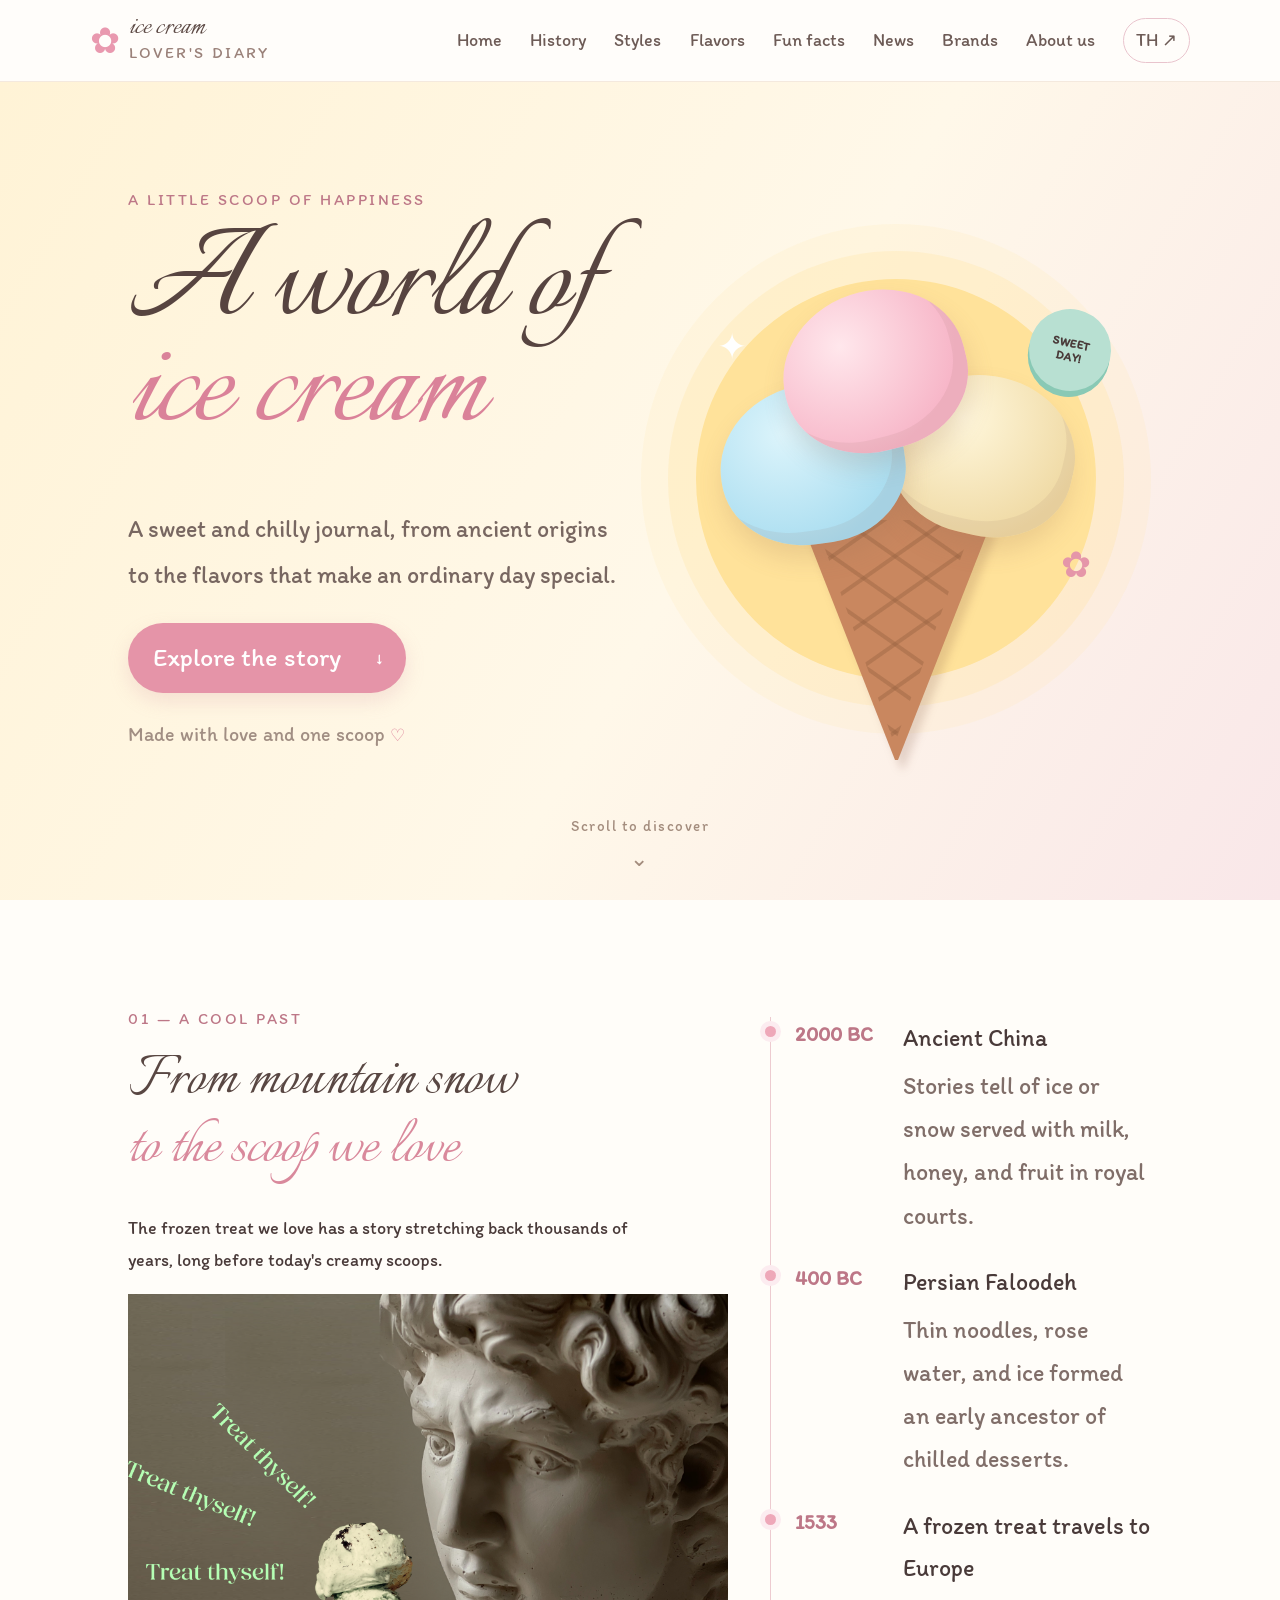
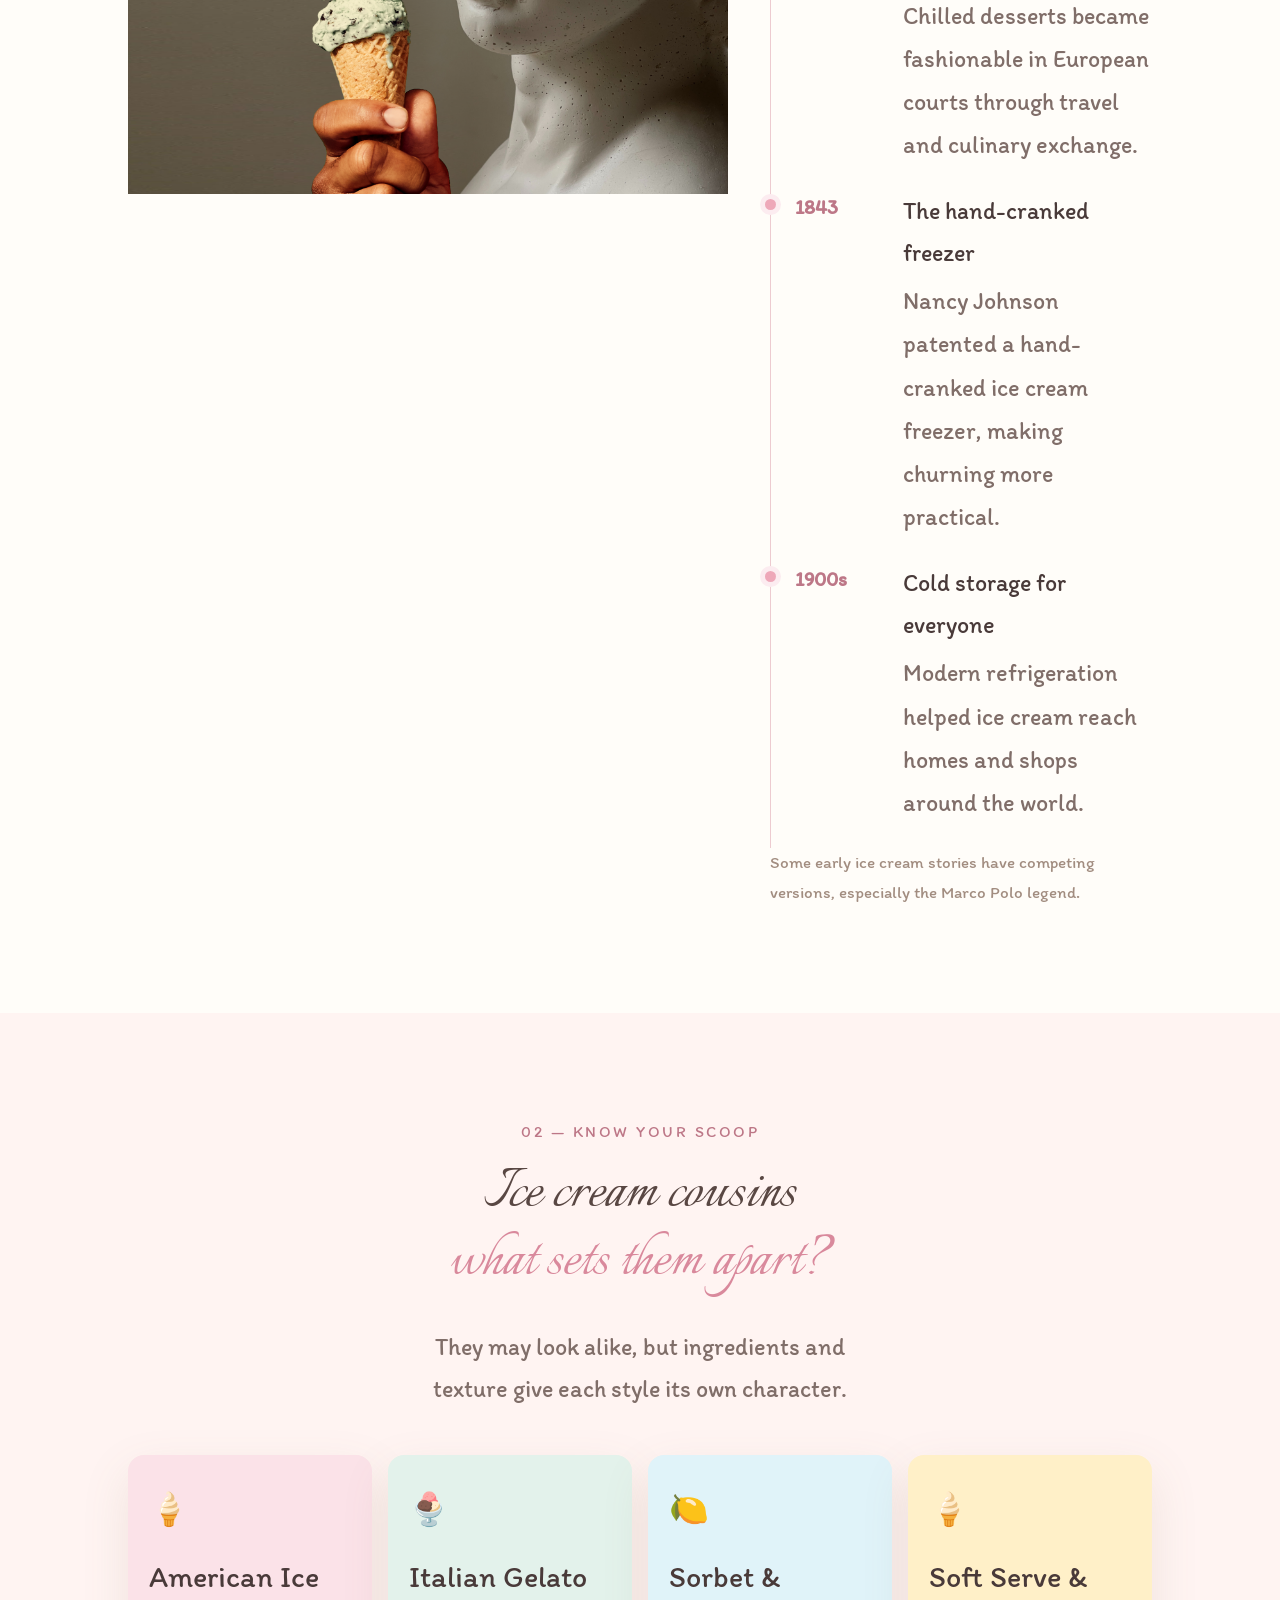
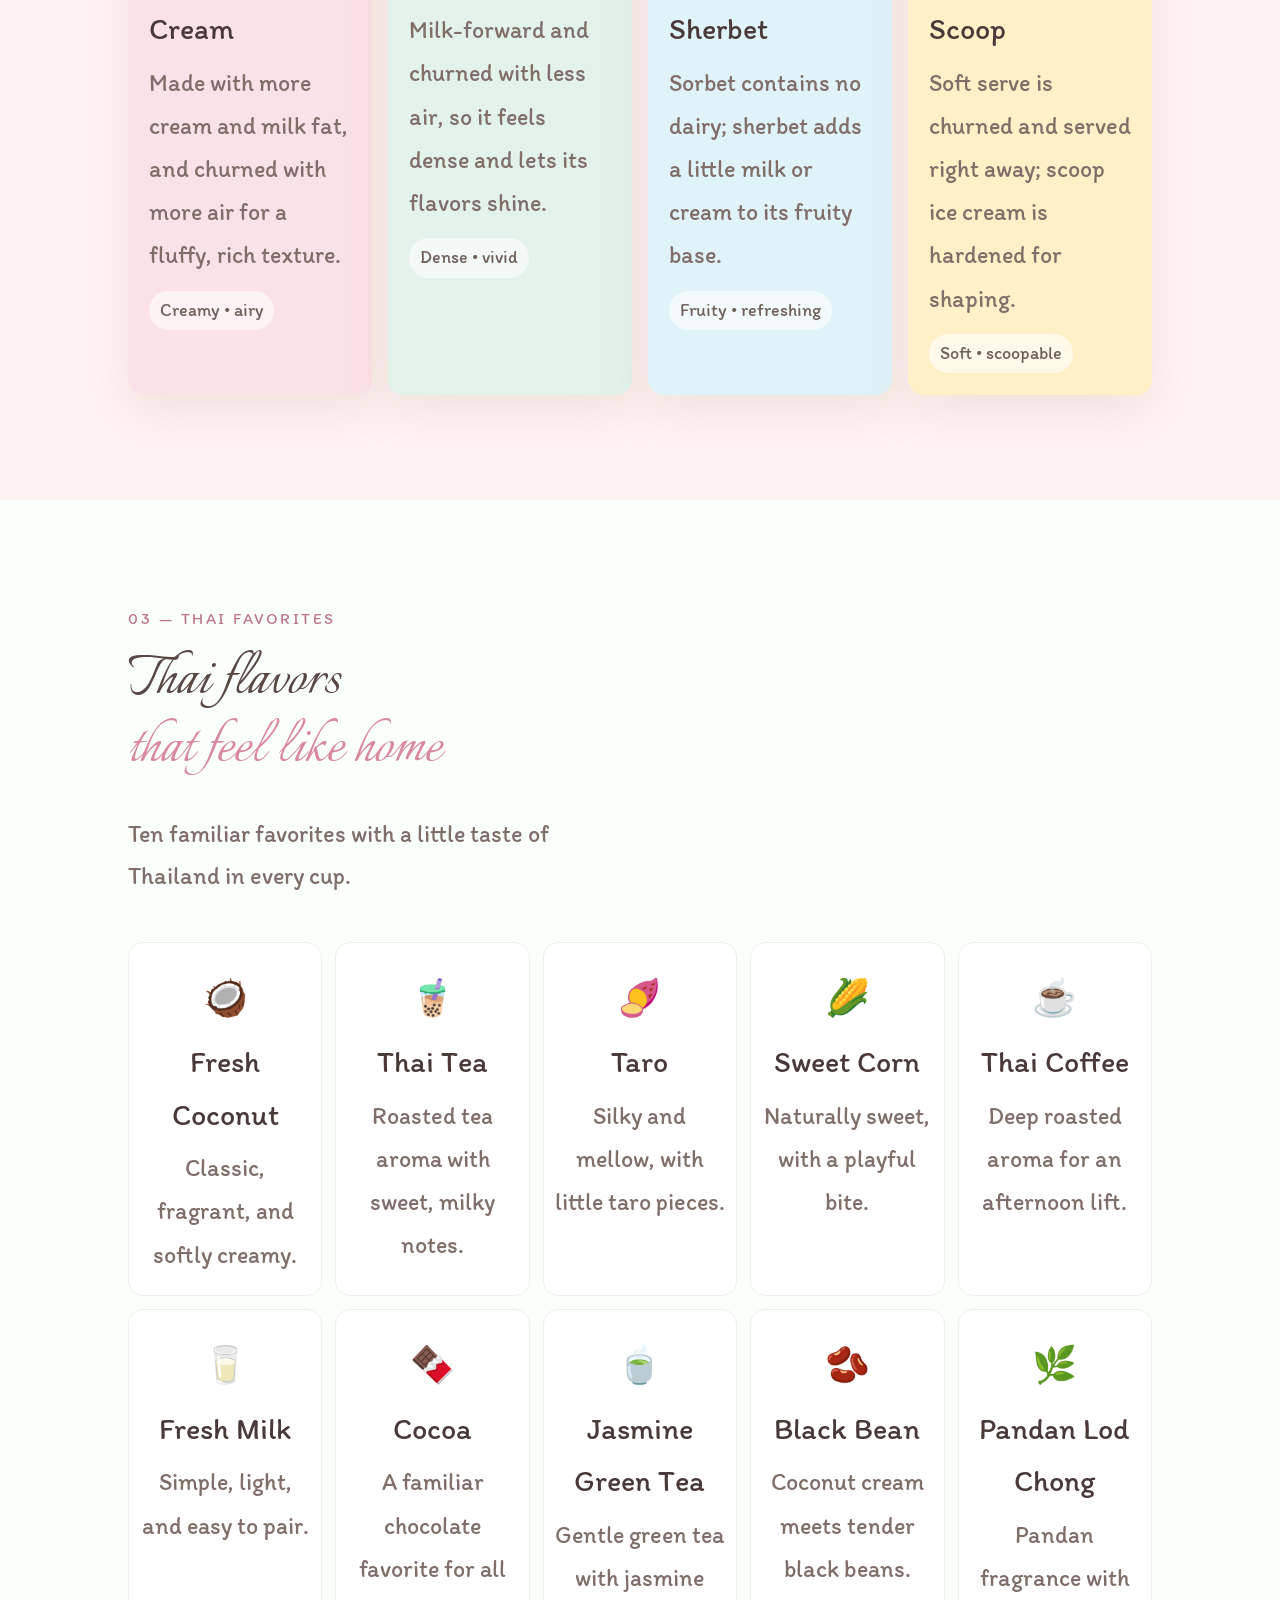
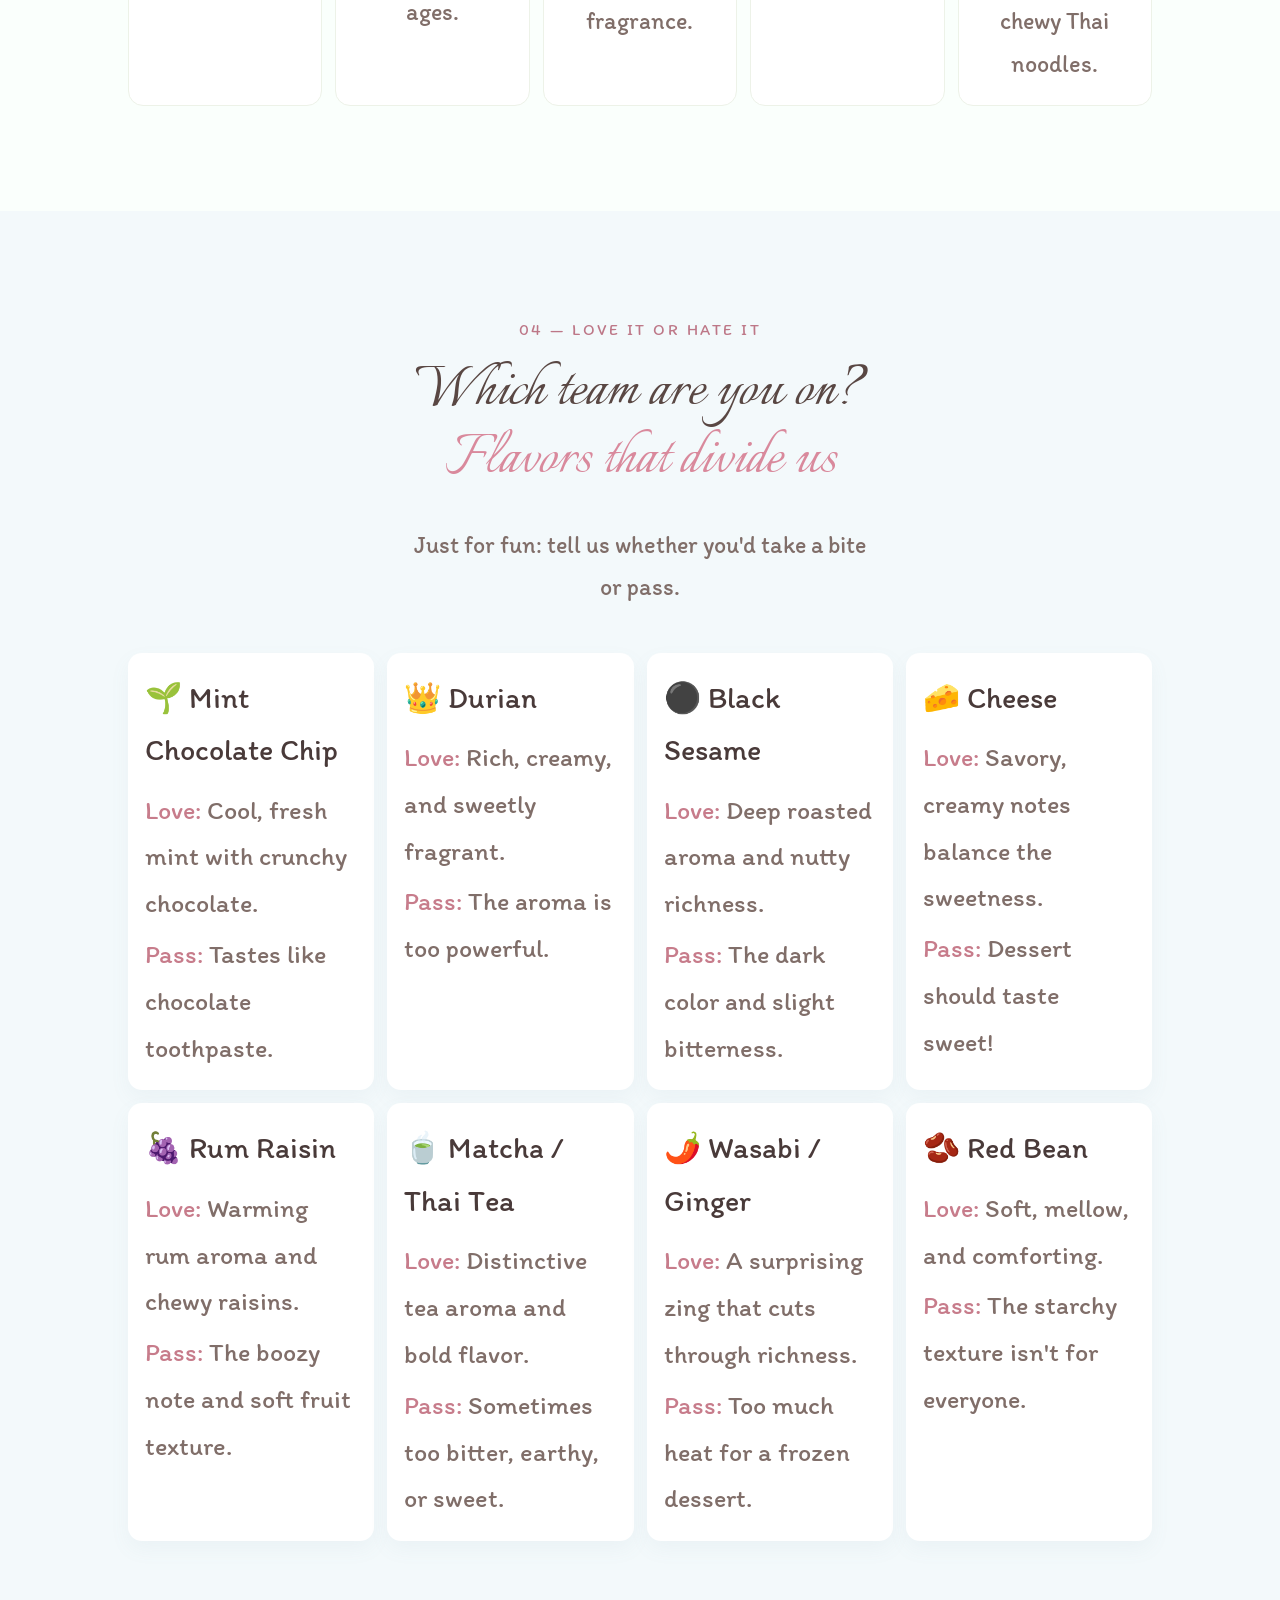
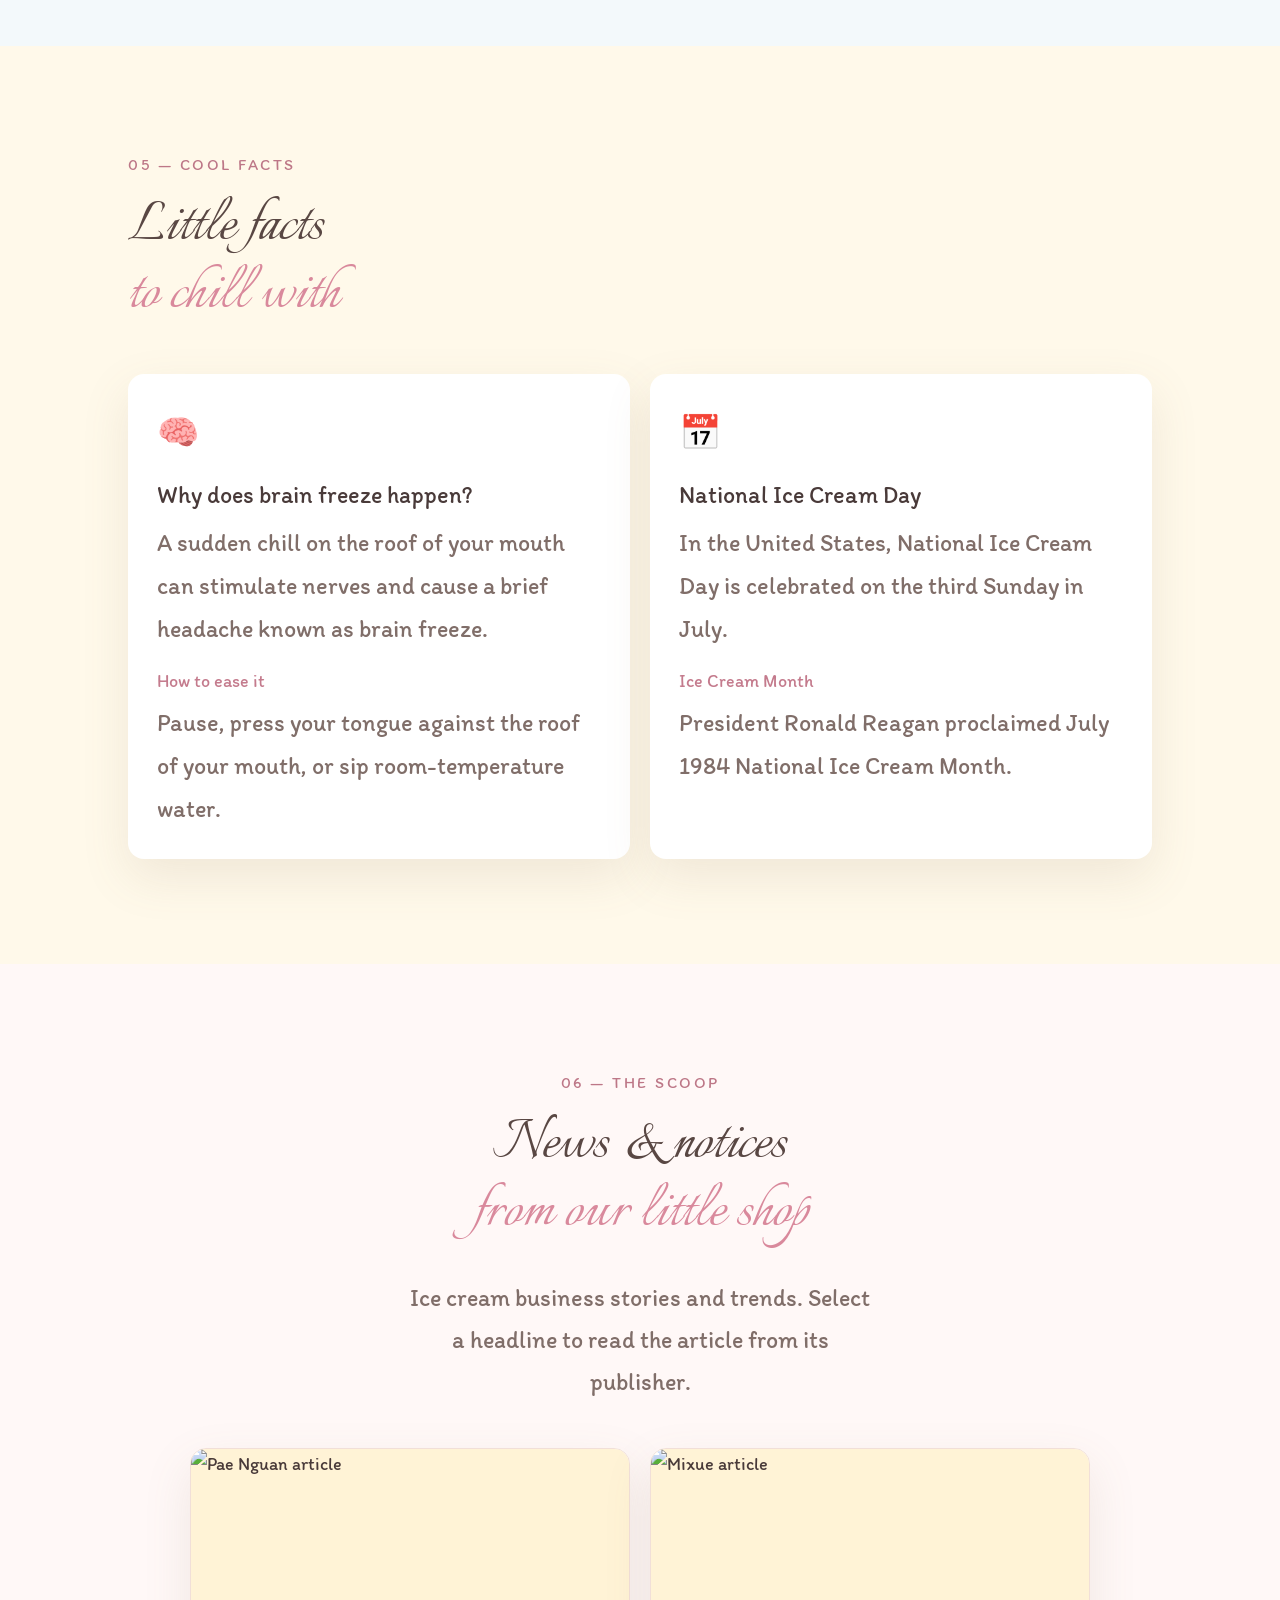
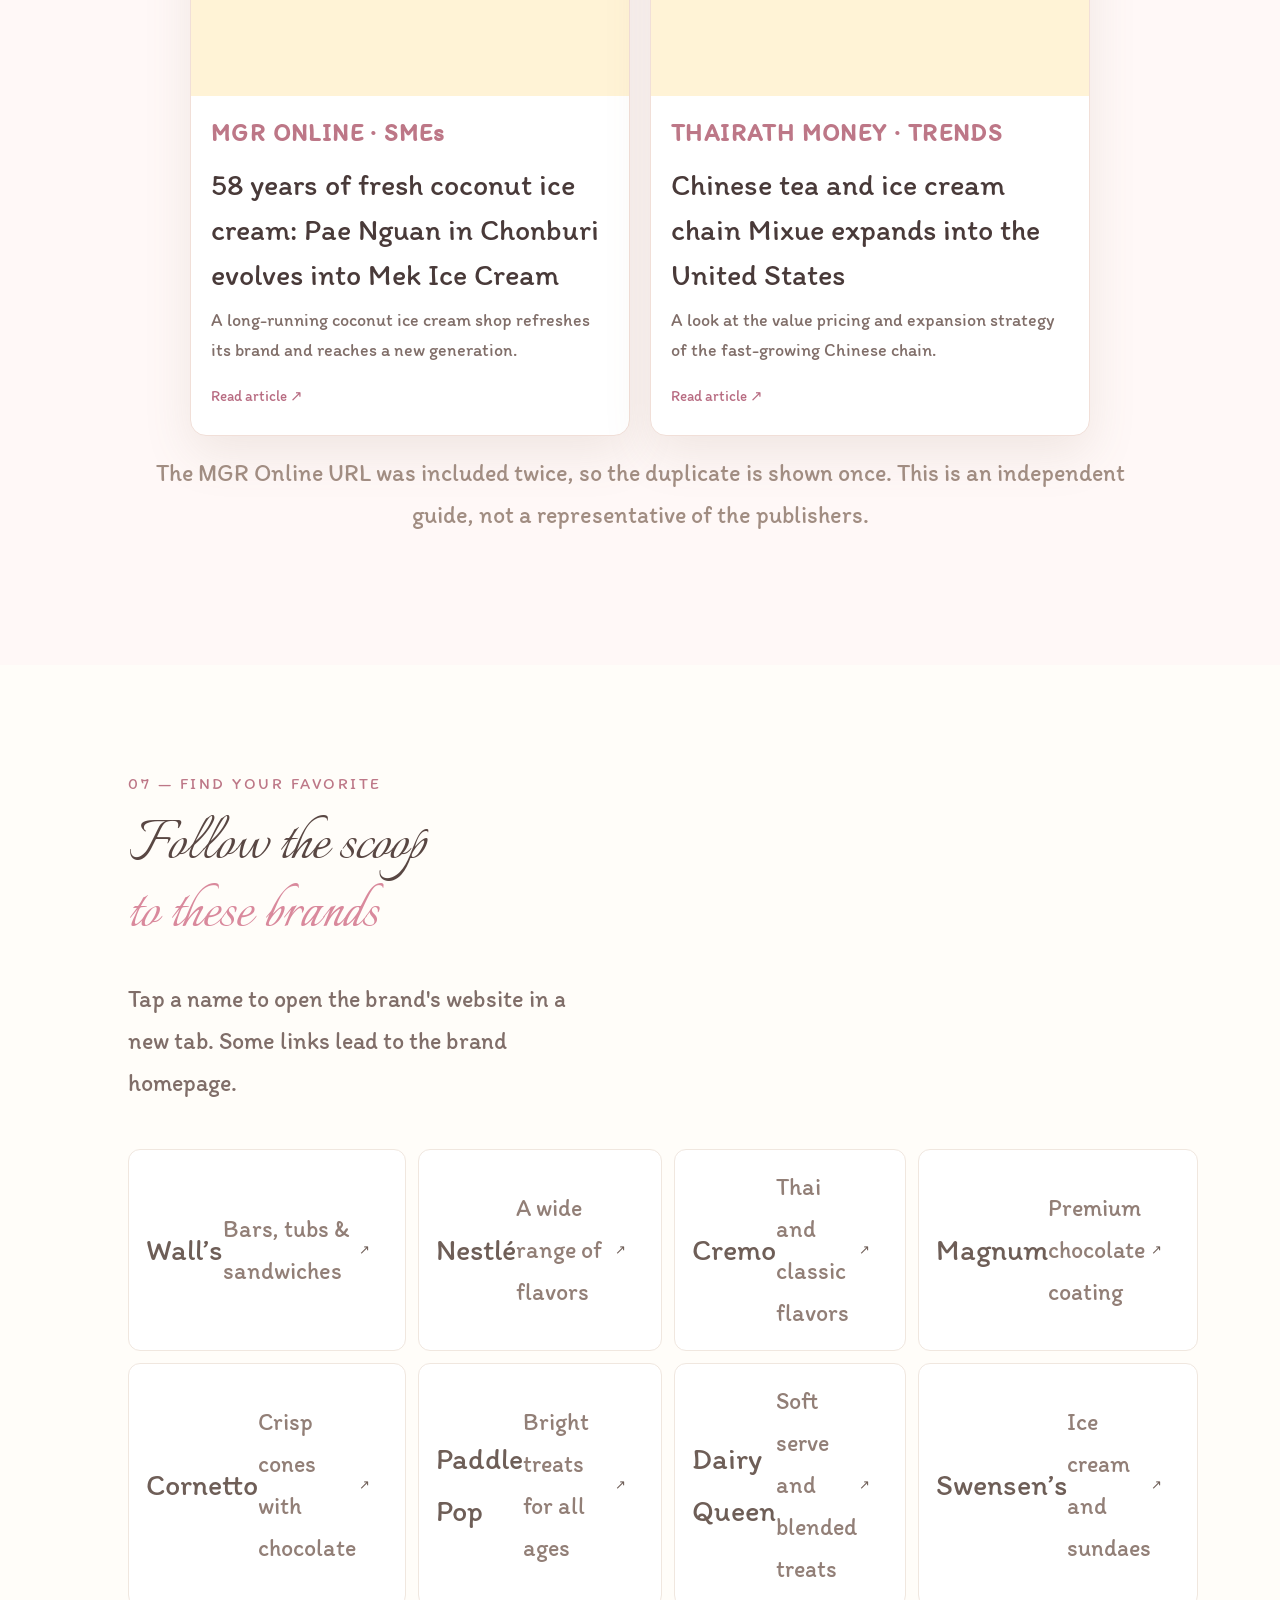
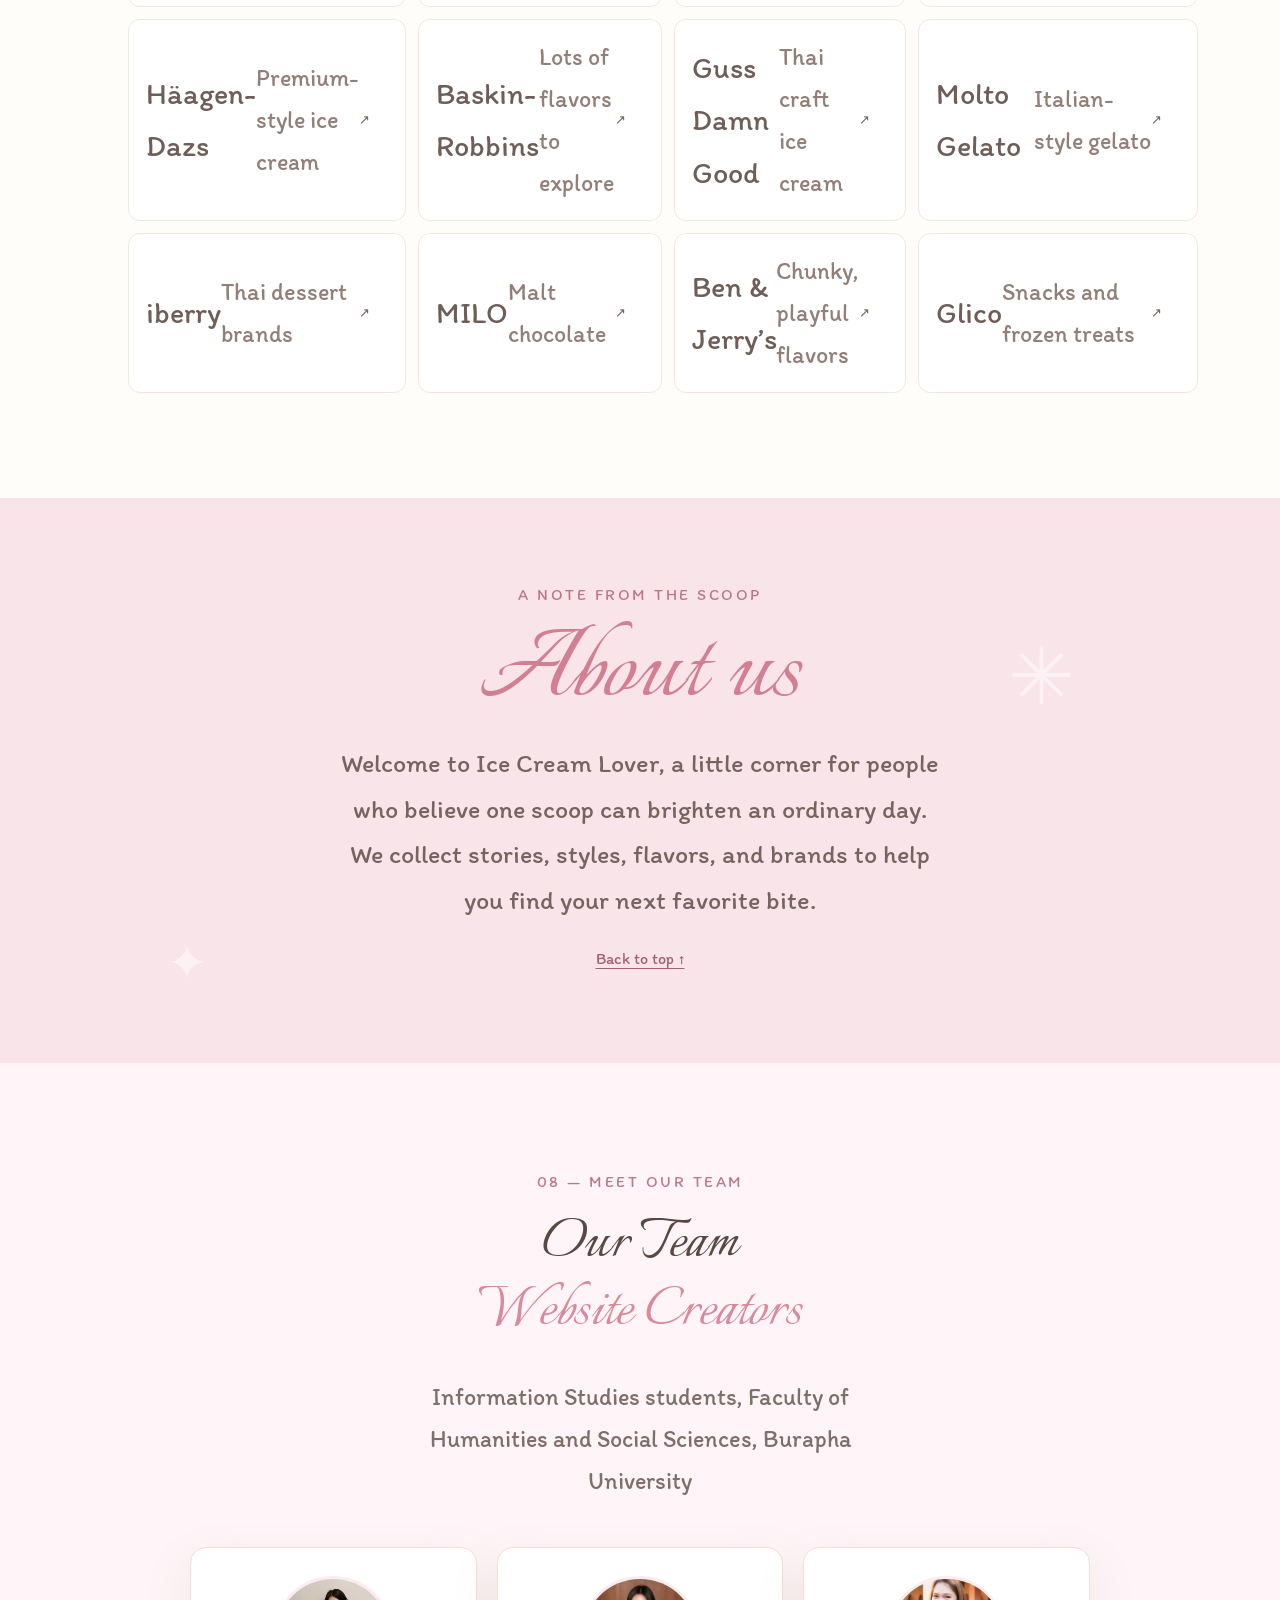
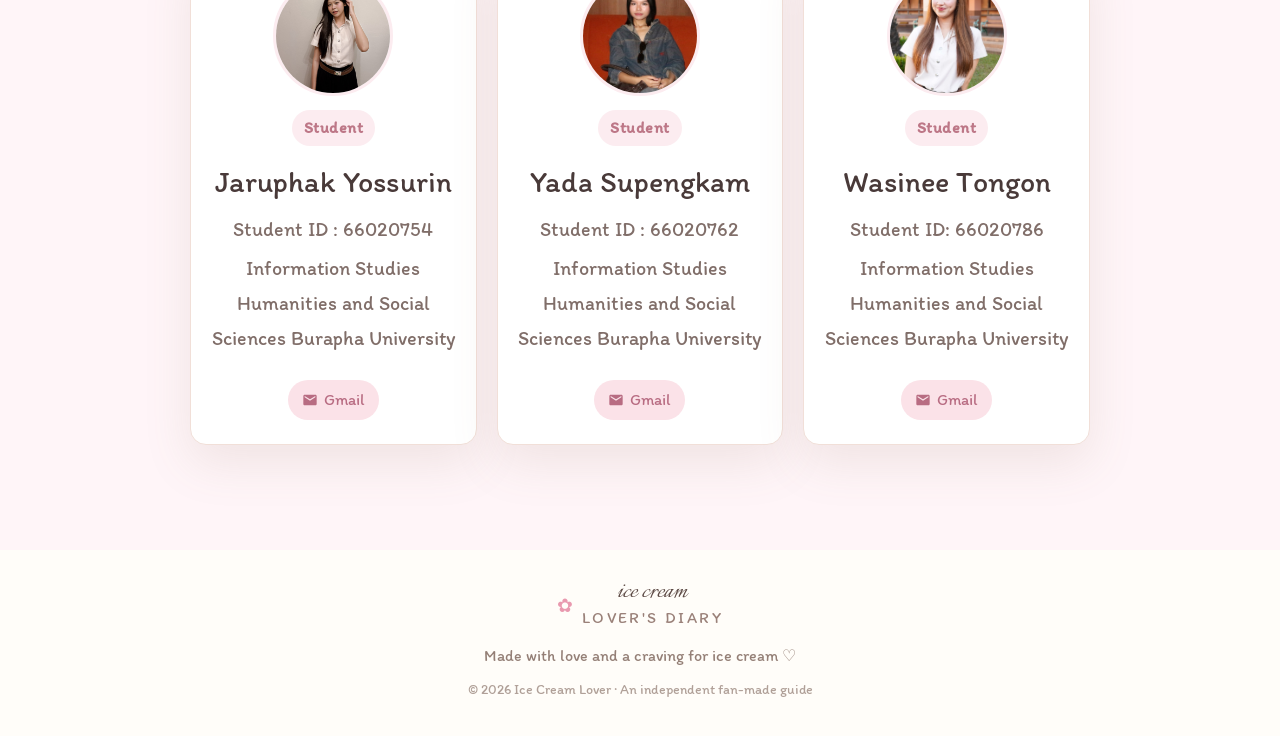
==== en.html @ 7a8299c0 "first commit" ====
<!doctype html>
<html lang="en">

<head>
    <meta charset="utf-8">
    <meta name="viewport" content="width=device-width, initial-scale=1">
    <meta name="theme-color" content="#fff3d6">
    <meta name="description"
        content="Ice Cream Lover — stories, flavors, and sweet facts about everyone's favorite frozen treat.">
    <title>Ice Cream Lover — A little scoop of happiness</title>
    <link rel="preconnect" href="https://fonts.googleapis.com">
    <link rel="preconnect" href="https://fonts.gstatic.com" crossorigin>
    <link href="https://fonts.googleapis.com/css2?family=Italianno&family=Kanit:wght@300;400;500;600;700&display=swap"
        rel="stylesheet">
    <link rel="stylesheet" href="styles.css">
    <script src="main.js" defer></script>
</head>

<body>
    <header class="site-header"><a class="brand" href="#home"><span class="brand-mark">✿</span><span>ice
                cream<small>lover's diary</small></span></a><button class="menu-toggle" aria-label="Open menu"
            aria-expanded="false">☰</button>
        <nav class="nav-links" aria-label="Main navigation"><a href="#home">Home</a><a href="#history">History</a><a
                href="#styles">Styles</a><a href="#flavors">Flavors</a><a href="#fun">Fun facts</a><a href="#news">News</a><a
                href="#brands">Brands</a><a href="#team">About us</a><a class="language-link" href="index.html" lang="th">TH ↗</a></nav>
    </header>
    <main>
        <section class="hero" id="home">
            <div class="hero-copy">
                <p class="eyebrow">A LITTLE SCOOP OF HAPPINESS</p>
                <h1>A world of<br><span>ice cream</span></h1>
                <p class="hero-text">A sweet and chilly journal, from ancient origins<br>to the flavors that make an
                    ordinary day special.</p><a class="button" href="#history">Explore the story <span>↓</span></a>
                <p class="hero-note">Made with love and one scoop <span>♡</span></p>
            </div>
            <div class="hero-art" role="img" aria-label="Illustration of pastel ice cream scoops">
                <div class="sunburst"></div>
                <div class="hero-scoop scoop-pink"></div>
                <div class="hero-scoop scoop-cream"></div>
                <div class="hero-scoop scoop-blue"></div>
                <div class="hero-cone">▨</div><span class="sprinkle spr-1">✦</span><span
                    class="sprinkle spr-2">✿</span><span class="hero-sticker">SWEET<br>DAY!</span>
            </div><a class="scroll-cue" href="#history">Scroll to discover <span>⌄</span></a>
        </section>
        <section class="section history" id="history">
            <div class="section-heading">
                <p class="eyebrow">01 — A COOL PAST</p>
                <h2>From mountain snow<br><em>to the scoop we love</em></h2>
                <p>The frozen treat we love has a story stretching back thousands of years, long before today's creamy
                    scoops.</p>
                <img src="icecream/history.png" width="600" height="500">
            </div>
            <div class="timeline">
                <article><span class="timeline-date">2000 BC</span>
                    <div>
                        <h3>Ancient China</h3>
                        <p>Stories tell of ice or snow served with milk, honey, and fruit in royal courts.</p>
                    </div>
                </article>
                <article><span class="timeline-date">400 BC</span>
                    <div>
                        <h3>Persian Faloodeh</h3>
                        <p>Thin noodles, rose water, and ice formed an early ancestor of chilled desserts.</p>
                    </div>
                </article>
                <article><span class="timeline-date">1533</span>
                    <div>
                        <h3>A frozen treat travels to Europe</h3>
                        <p>Chilled desserts became fashionable in European courts through travel and culinary exchange.
                        </p>
                    </div>
                </article>
                <article><span class="timeline-date">1843</span>
                    <div>
                        <h3>The hand-cranked freezer</h3>
                        <p>Nancy Johnson patented a hand-cranked ice cream freezer, making churning more practical.</p>
                    </div>
                </article>
                <article><span class="timeline-date">1900s</span>
                    <div>
                        <h3>Cold storage for everyone</h3>
                        <p>Modern refrigeration helped ice cream reach homes and shops around the world.</p>
                    </div>
                </article>
            </div>
            <p class="history-note">Some early ice cream stories have competing versions, especially the Marco Polo
                legend.</p>
        </section>
        <section class="section styles-section" id="styles">
            <div class="section-heading centered">
                <p class="eyebrow">02 — KNOW YOUR SCOOP</p>
                <h2>Ice cream cousins<br><em>what sets them apart?</em></h2>
                <p>They may look alike, but ingredients and texture give each style its own character.</p>
            </div>
            <div class="compare-grid">
                <article class="compare-card pink-card"><span class="compare-icon">🍦</span>
                    <h3>American Ice Cream</h3>
                    <p>Made with more cream and milk fat, and churned with more air for a fluffy, rich texture.</p><span
                        class="tag">Creamy • airy</span>
                </article>
                <article class="compare-card mint-card"><span class="compare-icon">🍨</span>
                    <h3>Italian Gelato</h3>
                    <p>Milk-forward and churned with less air, so it feels dense and lets its flavors shine.</p><span
                        class="tag">Dense • vivid</span>
                </article>
                <article class="compare-card blue-card"><span class="compare-icon">🍋</span>
                    <h3>Sorbet &amp; Sherbet</h3>
                    <p>Sorbet contains no dairy; sherbet adds a little milk or cream to its fruity base.</p><span
                        class="tag">Fruity • refreshing</span>
                </article>
                <article class="compare-card yellow-card"><span class="compare-icon">🍦</span>
                    <h3>Soft Serve &amp; Scoop</h3>
                    <p>Soft serve is churned and served right away; scoop ice cream is hardened for shaping.</p><span
                        class="tag">Soft • scoopable</span>
                </article>
            </div>
        </section>
        <section class="section flavor-section" id="flavors">
            <div class="section-heading">
                <p class="eyebrow">03 — THAI FAVORITES</p>
                <h2>Thai flavors<br><em>that feel like home</em></h2>
                <p>Ten familiar favorites with a little taste of Thailand in every cup.</p>
            </div>
            <div class="flavor-grid">
                <article><b>🥥</b>
                    <h3>Fresh Coconut</h3>
                    <p>Classic, fragrant, and softly creamy.</p>
                </article>
                <article><b>🧋</b>
                    <h3>Thai Tea</h3>
                    <p>Roasted tea aroma with sweet, milky notes.</p>
                </article>
                <article><b>🍠</b>
                    <h3>Taro</h3>
                    <p>Silky and mellow, with little taro pieces.</p>
                </article>
                <article><b>🌽</b>
                    <h3>Sweet Corn</h3>
                    <p>Naturally sweet, with a playful bite.</p>
                </article>
                <article><b>☕</b>
                    <h3>Thai Coffee</h3>
                    <p>Deep roasted aroma for an afternoon lift.</p>
                </article>
                <article><b>🥛</b>
                    <h3>Fresh Milk</h3>
                    <p>Simple, light, and easy to pair.</p>
                </article>
                <article><b>🍫</b>
                    <h3>Cocoa</h3>
                    <p>A familiar chocolate favorite for all ages.</p>
                </article>
                <article><b>🍵</b>
                    <h3>Jasmine Green Tea</h3>
                    <p>Gentle green tea with jasmine fragrance.</p>
                </article>
                <article><b>🫘</b>
                    <h3>Black Bean</h3>
                    <p>Coconut cream meets tender black beans.</p>
                </article>
                <article><b>🌿</b>
                    <h3>Pandan Lod Chong</h3>
                    <p>Pandan fragrance with chewy Thai noodles.</p>
                </article>
            </div>
        </section>
        <section class="section debate-section" id="debate">
            <div class="section-heading centered">
                <p class="eyebrow">04 — LOVE IT OR HATE IT</p>
                <h2>Which team are you on?<br><em>Flavors that divide us</em></h2>
                <p>Just for fun: tell us whether you'd take a bite or pass.</p>
            </div>
            <div class="debate-grid">
                <article>
                    <h3>🌱 Mint Chocolate Chip</h3>
                    <p><strong>Love:</strong> Cool, fresh mint with crunchy chocolate.</p>
                    <p><strong>Pass:</strong> Tastes like chocolate toothpaste.</p>
                </article>
                <article>
                    <h3>👑 Durian</h3>
                    <p><strong>Love:</strong> Rich, creamy, and sweetly fragrant.</p>
                    <p><strong>Pass:</strong> The aroma is too powerful.</p>
                </article>
                <article>
                    <h3>⚫ Black Sesame</h3>
                    <p><strong>Love:</strong> Deep roasted aroma and nutty richness.</p>
                    <p><strong>Pass:</strong> The dark color and slight bitterness.</p>
                </article>
                <article>
                    <h3>🧀 Cheese</h3>
                    <p><strong>Love:</strong> Savory, creamy notes balance the sweetness.</p>
                    <p><strong>Pass:</strong> Dessert should taste sweet!</p>
                </article>
                <article>
                    <h3>🍇 Rum Raisin</h3>
                    <p><strong>Love:</strong> Warming rum aroma and chewy raisins.</p>
                    <p><strong>Pass:</strong> The boozy note and soft fruit texture.</p>
                </article>
                <article>
                    <h3>🍵 Matcha / Thai Tea</h3>
                    <p><strong>Love:</strong> Distinctive tea aroma and bold flavor.</p>
                    <p><strong>Pass:</strong> Sometimes too bitter, earthy, or sweet.</p>
                </article>
                <article>
                    <h3>🌶️ Wasabi / Ginger</h3>
                    <p><strong>Love:</strong> A surprising zing that cuts through richness.</p>
                    <p><strong>Pass:</strong> Too much heat for a frozen dessert.</p>
                </article>
                <article>
                    <h3>🫘 Red Bean</h3>
                    <p><strong>Love:</strong> Soft, mellow, and comforting.</p>
                    <p><strong>Pass:</strong> The starchy texture isn't for everyone.</p>
                </article>
            </div>
        </section>
        <section class="section fun-section" id="fun">
            <div class="section-heading">
                <p class="eyebrow">05 — COOL FACTS</p>
                <h2>Little facts<br><em>to chill with</em></h2>
            </div>
            <div class="fact-grid">
                <article class="fact-card"><span>🧠</span>
                    <h3>Why does brain freeze happen?</h3>
                    <p>A sudden chill on the roof of your mouth can stimulate nerves and cause a brief headache known as
                        brain freeze.</p>
                    <h4>How to ease it</h4>
                    <p>Pause, press your tongue against the roof of your mouth, or sip room-temperature water.</p>
                </article>
                <article class="fact-card"><span>📅</span>
                    <h3>National Ice Cream Day</h3>
                    <p>In the United States, National Ice Cream Day is celebrated on the third Sunday in July.</p>
                    <h4>Ice Cream Month</h4>
                    <p>President Ronald Reagan proclaimed July 1984 National Ice Cream Month.</p>
                </article>
            </div>
        </section>

        <section class="section news-section" id="news">
            <div class="section-heading centered">
                <p class="eyebrow">06 — THE SCOOP</p>
                <h2>News &amp; notices<br><em>from our little shop</em></h2>
                <p>Ice cream business stories and trends. Select a headline to read the article from its publisher.</p>
            </div>
        
            <div class="news-list">
                <!-- News 1 -->
                <a class="news-link" href="https://mgronline.com/smes/detail/9690000096690" target="_blank"
                    rel="noopener noreferrer">
                    <img class="news-image" src="icecream/news-1.jpg" alt="Pae Nguan article" loading="lazy">
                    <span class="news-source">MGR ONLINE · SMEs</span>
                    <h3>58 years of fresh coconut ice cream: Pae Nguan in Chonburi evolves into Mek Ice Cream</h3>
                    <p>A long-running coconut ice cream shop refreshes its brand and reaches a new generation.</p>
                    <span class="news-read">Read article ↗</span>
                </a>
        
                <!-- News 2 -->
                <a class="news-link" href="https://www.thairath.co.th/money/business_marketing/trends/2908971" target="_blank"
                    rel="noopener noreferrer">
                    <img class="news-image" src="icecream/news-2.jpg" alt="Mixue article" loading="lazy">
                    <span class="news-source">THAIRATH MONEY · TRENDS</span>
                    <h3>Chinese tea and ice cream chain Mixue expands into the United States</h3>
                    <p>A look at the value pricing and expansion strategy of the fast-growing Chinese chain.</p>
                    <span class="news-read">Read article ↗</span>
                </a>
            </div>
        
            <p class="news-disclaimer">The MGR Online URL was included twice, so the duplicate is shown once. This is an
                independent guide, not a representative of the publishers.</p>
        </section>
        <section class="section brands-section" id="brands">
            <div class="section-heading">
                <p class="eyebrow">07 — FIND YOUR FAVORITE</p>
                <h2>Follow the scoop<br><em>to these brands</em></h2>
                <p>Tap a name to open the brand's website in a new tab. Some links lead to the brand homepage.</p>
            </div>
            <div class="brand-grid"><a href="https://www.walls.co.th/" target="_blank"
                    rel="noopener noreferrer"><b>Wall’s</b><span>Bars, tubs &amp; sandwiches</span>↗</a><a
                    href="https://www.nestle.co.th/" target="_blank" rel="noopener noreferrer"><b>Nestlé</b><span>A wide
                        range of flavors</span>↗</a><a href="https://www.icecremo.com/" target="_blank"
                    rel="noopener noreferrer"><b>Cremo</b><span>Thai and classic flavors</span>↗</a><a
                    href="https://www.magnumicecream.com/th/th/home.html" target="_blank"
                    rel="noopener noreferrer"><b>Magnum</b><span>Premium chocolate coating</span>↗</a><a
                    href="https://www.cornetto.com/th/th/home.html" target="_blank"
                    rel="noopener noreferrer"><b>Cornetto</b><span>Crisp cones with chocolate</span>↗</a><a
                    href="https://www.paddlepop.com/th/th/home.html" target="_blank" rel="noopener noreferrer"><b>Paddle
                        Pop</b><span>Bright treats for all ages</span>↗</a><a href="https://www.dairyqueenthailand.com/"
                    target="_blank" rel="noopener noreferrer"><b>Dairy Queen</b><span>Soft serve and blended
                        treats</span>↗</a><a href="https://www.swensens1112.com/" target="_blank"
                    rel="noopener noreferrer"><b>Swensen’s</b><span>Ice cream and sundaes</span>↗</a><a
                    href="https://www.haagendazs.co.th/" target="_blank"
                    rel="noopener noreferrer"><b>Häagen-Dazs</b><span>Premium-style ice cream</span>↗</a><a
                    href="https://www.baskinrobbins.com/" target="_blank"
                    rel="noopener noreferrer"><b>Baskin-Robbins</b><span>Lots of flavors to explore</span>↗</a><a
                    href="https://gussdamngood.com/" target="_blank" rel="noopener noreferrer"><b>Guss Damn
                        Good</b><span>Thai craft ice cream</span>↗</a><a href="https://www.moltogelato.com/"
                    target="_blank" rel="noopener noreferrer"><b>Molto Gelato</b><span>Italian-style
                        gelato</span>↗</a><a href="https://www.iberrygroup.com/" target="_blank"
                    rel="noopener noreferrer"><b>iberry</b><span>Thai dessert brands</span>↗</a><a
                    href="https://www.milo.co.th/" target="_blank" rel="noopener noreferrer"><b>MILO</b><span>Malt
                        chocolate</span>↗</a><a href="https://www.benjerry.co.th/" target="_blank"
                    rel="noopener noreferrer"><b>Ben &amp; Jerry’s</b><span>Chunky, playful flavors</span>↗</a><a
                    href="https://www.glico.com/th/" target="_blank" rel="noopener noreferrer"><b>Glico</b><span>Snacks
                        and frozen treats</span>↗</a></div>
        </section>
        <section class="about-section" id="about">
            <div class="about-sparkle">✳</div>
            <p class="eyebrow">A NOTE FROM THE SCOOP</p>
            <h2>About us</h2>
            <p>Welcome to Ice Cream Lover, a little corner for people who believe one scoop can brighten an ordinary
                day. We collect stories, styles, flavors, and brands to help you find your next favorite bite.</p><a
                href="#home">Back to top ↑</a>
        </section>
        <section class="section team-section" id="team">
            <div class="section-heading centered">
                <p class="eyebrow">08 — MEET OUR TEAM</p>
                <h2>Our Team<br><em>Website Creators</em></h2>
                <p>Information Studies students, Faculty of Humanities and Social Sciences, Burapha University</p>
            </div>
            <div class="team-grid">
                <!-- Member 1 -->
                <article class="team-card">
                    <img class="team-image" src="icecream/opor.jpg" alt="Member 1" loading="lazy">
                    <span class="team-badge">Student</span>
                    <h3>Jaruphak Yossurin </h3>
                    <p class="team-id">Student ID : 66020754</p>
                    <p class="team-dept">Information Studies  Humanities and Social Sciences  Burapha University</p>
                    <div class="team-social">
                        <a href="mailto:66020754@go.buu.ac.th" target="_blank" rel="noopener noreferrer">
                            <svg viewBox="0 0 24 24" width="16" height="16">
                                <path fill="currentColor"
                                    d="M20 4H4c-1.1 0-1.99.9-1.99 2L2 18c0 1.1.9 2 2 2h16c1.1 0 2-.9 2-2V6c0-1.1-.9-2-2-2zm0 4l-8 5-8-5V6l8 5 8-5v2z" />
                            </svg>
                            <span>Gmail</span>
                        </a>
                    </div>
                </article>
        
                <!-- Member 2 -->
                <article class="team-card">
                    <img class="team-image" src="icecream/kiss.jpg" alt="Member 2" loading="lazy">
                    <span class="team-badge">Student</span>
                    <h3>Yada Supengkam</h3>
                    <p class="team-id">Student ID : 66020762</p>
                    <p class="team-dept">Information Studies  Humanities and Social Sciences  Burapha University</p>
                    <div class="team-social">
                        <a href="mailto:66020762@go.buu.ac.th" target="_blank" rel="noopener noreferrer">
                            <svg viewBox="0 0 24 24" width="16" height="16">
                                <path fill="currentColor"
                                    d="M20 4H4c-1.1 0-1.99.9-1.99 2L2 18c0 1.1.9 2 2 2h16c1.1 0 2-.9 2-2V6c0-1.1-.9-2-2-2zm0 4l-8 5-8-5V6l8 5 8-5v2z" />
                            </svg>
                            <span>Gmail</span>
                        </a>
                    </div>
                </article>
        
                <!-- Member 3 -->
                <article class="team-card">
                    <img class="team-image" src="icecream/earth.jpg" alt="Member 3" loading="lazy">
                    <span class="team-badge">Student</span>
                    <h3>Wasinee Tongon</h3>
                    <p class="team-id">Student ID: 66020786</p>
                    <p class="team-dept">Information Studies  Humanities and Social Sciences  Burapha University</p>
                    <div class="team-social">
                        <a href="mailto:66020786@go.buu.ac.th" target="_blank" rel="noopener noreferrer">
                            <svg viewBox="0 0 24 24" width="16" height="16">
                                <path fill="currentColor"
                                    d="M20 4H4c-1.1 0-1.99.9-1.99 2L2 18c0 1.1.9 2 2 2h16c1.1 0 2-.9 2-2V6c0-1.1-.9-2-2-2zm0 4l-8 5-8-5V6l8 5 8-5v2z" />
                            </svg>
                            <span>Gmail</span>
                        </a>
                    </div>
                </article>
            </div>
        </section>
    </main>
    <footer><a class="brand footer-brand" href="#home"><span class="brand-mark">✿</span><span>ice cream<small>lover's
                    diary</small></span></a>
        <p>Made with love and a craving for ice cream ♡</p><small>© <span data-year></span> Ice Cream Lover · An
            independent fan-made guide</small>
    </footer>
</body>

</html>
---- styles.css ----
@import url("https://fonts.googleapis.com/css2?family=Italianno&family=Itim&display=swap");
:root {
  --pink: #f7b6c8;
  --blue: #a9ddf0;
  --yellow: #ffe29a;
  --mint: #b8e0d2;
  --vanilla: #fff3d6;
  --ink: #493a39;
  --muted: #806e69;
  --white: #fffdfa;
  --shadow: 0 18px 48px #876d5420;
  --serif: "Italianno", "Itim", cursive;
  --sans: "Itim", sans-serif;
}
* {
  box-sizing: border-box;
}
html {
  scroll-behavior: smooth;
  scroll-padding-top: 86px;
  font-size: 18px;
}
body {
  margin: 0;
  background: var(--white);
  color: var(--ink);
  font-family: var(--sans);
  font-weight: 300;
  line-height: 1.75;
}
a {
  color: inherit;
}
.site-header {
  height: 82px;
  padding: 0 clamp(22px, 7vw, 112px);
  display: flex;
  align-items: center;
  justify-content: space-between;
  background: #fffdfaf2;
  position: sticky;
  top: 0;
  z-index: 10;
  border-bottom: 1px solid #f4e9de;
  backdrop-filter: blur(12px);
}
.brand {
  display: flex;
  align-items: center;
  gap: 9px;
  text-decoration: none;
  font: 32px/0.78 var(--serif);
  color: #5b4843;
}
.brand small {
  display: block;
  text-align: center;
  font: 16px/1.6 var(--sans);
  letter-spacing: 2.4px;
  text-transform: uppercase;
  color: #9a8179;
}
.brand-mark {
  font: 36px var(--sans);
  color: #e999af;
}
.nav-links {
  display: flex;
  align-items: center;
  gap: clamp(12px, 2.2vw, 31px);
}
.nav-links a {
  text-decoration: none;
  font-size: 18px;
  font-weight: 400;
  color: #6d5b56;
  transition: color 0.2s;
}
.nav-links a:hover,
.nav-links a:focus-visible {
  color: #c66f87;
}
.nav-links .language-link {
  border: 1px solid #e9c4cd;
  border-radius: 30px;
  padding: 6px 12px;
}
.menu-toggle {
  display: none;
  background: none;
  border: 0;
  font: 36px var(--sans);
  color: var(--ink);
}
.hero {
  min-height: calc(100vh - 82px);
  padding: 66px clamp(24px, 10vw, 160px) 90px;
  background: linear-gradient(120deg, #fff3d6 0%, #fff8e9 55%, #f9e7e9 100%);
  display: grid;
  grid-template-columns: 1fr 1fr;
  align-items: center;
  position: relative;
  overflow: hidden;
}
.hero-copy {
  z-index: 1;
}
.eyebrow {
  font-size: 16px;
  letter-spacing: 2.5px;
  font-weight: 500;
  color: #bd7787;
  margin: 0 0 14px;
}
.hero h1 {
  font: clamp(88px, 12vw, 160px)/0.69 var(--serif);
  letter-spacing: -1px;
  margin: 20px 0 60px;
  color: #574440;
}
.hero h1 span {
  color: #da8299;
}
.hero-text {
  font-size: 24px;
  line-height: 1.9;
  color: #786761;
  margin: 0 0 26px;
}
.button {
  display: inline-flex;
  align-items: center;
  gap: 34px;
  border-radius: 40px;
  background: #e594a8;
  padding: 12px 22px 12px 25px;
  color: white;
  text-decoration: none;
  font-size: 26px;
  font-weight: 500;
  box-shadow: 0 8px 20px #ce879833;
  transition: transform 0.2s;
}
.button:hover {
  transform: translateY(-3px);
}
.button span {
  font-size: 19px;
}
.hero-note {
  font-size: 20px;
  color: #a18e83;
  margin-top: 24px;
}
.hero-note span {
  color: #dd849b;
  font-size: 17px;
}
.hero-art {
  height: min(530px, 58vw);
  min-height: 340px;
  position: relative;
  display: flex;
  align-items: center;
  justify-content: center;
  isolation: isolate;
  animation: float 3s ease-in-out infinite;
}
.sunburst {
  width: min(400px, 38vw);
  aspect-ratio: 1;
  border-radius: 50%;
  background: #ffe29a;
  position: absolute;
  z-index: -1;
  box-shadow:
    0 0 0 28px #ffe29a45,
    0 0 0 55px #ffe29a24;
}
.hero-scoop {
  position: absolute;
  width: 185px;
  height: 160px;
  border-radius: 52% 48% 45% 46%;
  box-shadow:
    inset -12px -14px 0 #8c646019,
    0 14px 24px #9b6d5430;
}
.scoop-pink {
  background: radial-gradient(circle at 35% 30%, #ffe7ec, #f7b6c8 70%);
  transform: translate(-22px, -108px) rotate(-14deg);
  z-index: 3;
}
.scoop-cream {
  background: radial-gradient(circle at 35% 30%, #fff7dc, #efd9a3 76%);
  transform: translate(86px, -24px) rotate(13deg);
  z-index: 2;
}
.scoop-blue {
  background: radial-gradient(circle at 36% 29%, #dcf4fb, #a9ddf0 73%);
  transform: translate(-84px, -15px) rotate(-8deg);
  z-index: 2;
}
.hero-cone {
  position: absolute;
  top: 52%;
  width: 215px;
  height: 0;
  border-left: 106px solid transparent;
  border-right: 106px solid transparent;
  border-top: 270px solid #c9875f;
  filter: drop-shadow(6px 9px 4px #81543b32);
  font-size: 0;
  z-index: 1;
  animation: float 3s ease-in-out infinite;
}
.hero-cone:after {
  content: "";
  position: absolute;
  left: -80px;
  top: -240px;
  width: 160px;
  height: 225px;
  background:
    repeating-linear-gradient(
      35deg,
      transparent 0 18px,
      #9863416e 19px 22px,
      transparent 23px 36px
    ),
    repeating-linear-gradient(
      -35deg,
      transparent 0 18px,
      #9863416e 19px 22px,
      transparent 23px 36px
    );
  clip-path: polygon(0 0, 100% 0, 50% 100%);
  animation: float 3s ease-in-out infinite;
}
.sprinkle,
.hero-sticker {
  position: absolute;
  z-index: 4;
  animation: float 3s ease-in-out infinite;
}
.sprinkle {
  font-size: 36px;
  color: white;
  animation: float 3s ease-in-out infinite;
}
.spr-1 {
  top: 19%;
  left: 15%;
  animation: float 3s ease-in-out infinite;
}
.spr-2 {
  right: 12%;
  bottom: 28%;
  color: #e596a9;
  animation: float 3s ease-in-out infinite;
}
.hero-sticker {
  right: 8%;
  top: 18%;
  border-radius: 50%;
  width: 82px;
  height: 82px;
  background: #b8e0d2;
  display: grid;
  place-content: center;
  text-align: center;
  font-size: 12px;
  line-height: 1.2;
  font-weight: 600;
  transform: rotate(12deg);
  box-shadow: 0 6px 0 #89c9b5;
  animation: float 3s ease-in-out infinite;
}
.scroll-cue {
  position: absolute;
  bottom: 22px;
  left: 50%;
  transform: translateX(-50%);
  text-decoration: none;
  color: #a38c7d;
  font-size: 15px;
  letter-spacing: 1.5px;
  animation: float 3s ease-in-out infinite;
}
.scroll-cue span {
  display: block;
  text-align: center;
  font-size: 22px;
  animation: float 3s ease-in-out infinite;
}
.section {
  padding: 105px clamp(24px, 10vw, 160px);
}
.section-heading {
  max-width: 540px;
  margin-bottom: 45px;
}
.section-heading.centered {
  margin-inline: auto;
  text-align: center;
}
.section-heading h2,
.about-section h2 {
  font: clamp(55px, 7vw, 68px)/1 var(--serif);
  margin: 0 0 30px;
  color: #594743;
}
.section-heading h2 em {
  font-style: normal;
  color: #d9899c;
}
.section-heading > p:last-child {
  font-size: 24px;
  color: var(--muted);
  max-width: 460px;
}
.centered > p:last-child {
  margin-inline: auto;
}
.history {
  display: grid;
  grid-template-columns: 0.85fr 1.15fr;
  column-gap: 10%;
  align-items: start;
  background: #fffdf9;
}
.timeline {
  border-left: 1px solid #edcbd0;
  margin-top: 12px;
}
.timeline article {
  display: grid;
  grid-template-columns: 90px 1fr;
  gap: 18px;
  padding: 0 0 24px 24px;
  position: relative;
}
.timeline article:before {
  content: "";
  position: absolute;
  width: 11px;
  height: 11px;
  border-radius: 50%;
  background: #eea8b9;
  left: -6px;
  top: 9px;
  box-shadow: 0 0 0 5px #fcecf0;
}
.timeline-date {
  color: #bd7787;
  font-size: 20px;
  font-weight: 600;
}
.timeline h3,
.compare-card h3,
.flavor-grid h3,
.debate-grid h3,
.fact-card h3,
.news-card h3 {
  margin: 0 0 5px;
  font-size: 24px;
  font-weight: 500;
}
.timeline p,
.compare-card p,
.flavor-grid p,
.debate-grid p,
.fact-card p,
.news-card p {
  margin: 0;
  color: var(--muted);
  font-size: 24px;
  line-height: 1.8;
}
.history-note {
  grid-column: 2;
  color: #a28d80;
  font-size: 17px;
  margin: 0;
}
.styles-section {
  background: #fff4f2;
}
.compare-grid {
  display: grid;
  grid-template-columns: repeat(4, 1fr);
  gap: 16px;
}
.compare-card {
  padding: 26px 21px 22px;
  border-radius: 16px;
  min-height: 265px;
  box-shadow: var(--shadow);
}
.pink-card {
  background: #fbe2e8;
}
.mint-card {
  background: #e3f2eb;
}
.blue-card {
  background: #e0f3f9;
}
.yellow-card {
  background: #fff0c8;
}
.compare-icon {
  font-size: 32px;
  display: block;
  margin-bottom: 14px;
}
.compare-card h3 {
  font-size: 30px;
}
.compare-card p {
  min-height: 95px;
}
.tag {
  display: inline-block;
  margin-top: 14px;
  padding: 4px 11px;
  border-radius: 20px;
  background: #fff9;
  color: #705f58;
  font-size: 18px;
}
.flavor-section {
  background: #fafffc;
}
.flavor-grid {
  display: grid;
  grid-template-columns: repeat(5, 1fr);
  gap: 13px;
}
.flavor-grid article {
  background: white;
  text-align: center;
  padding: 23px 11px 19px;
  border: 1px solid #edf2e8;
  border-radius: 15px;
  transition:
    transform 0.2s,
    box-shadow 0.2s;
}
.flavor-grid article:hover {
  transform: translateY(-5px);
  box-shadow: var(--shadow);
}
.flavor-grid b {
  font-size: 36px;
  display: block;
  margin-bottom: 7px;
}
.flavor-grid h3 {
  font-size: 30px;
}
.flavor-grid p {
  font-size: 24px;
}
.debate-section {
  background: #f3f9fb;
}
.debate-grid {
  display: grid;
  grid-template-columns: repeat(4, 1fr);
  gap: 13px;
}
.debate-grid article {
  background: white;
  padding: 19px 17px;
  border-radius: 14px;
  box-shadow: 0 8px 20px #708e9810;
}
.debate-grid h3 {
  font-size: 30px;
  margin-bottom: 10px;
}
.debate-grid p {
  font-size: 26px;
  margin-top: 4px;
}
.debate-grid strong {
  color: #c77c8b;
  font-weight: 500;
}
.fun-section {
  background: #fff9ea;
}
.fact-grid {
  display: grid;
  grid-template-columns: 1fr 1fr;
  gap: 20px;
}
.fact-card {
  background: #fff;
  padding: 29px;
  border-radius: 16px;
  box-shadow: var(--shadow);
}
.fact-card > span {
  font-size: 34px;
}
.fact-card h3 {
  margin-top: 11px;
}
.fact-card h4 {
  margin: 16px 0 3px;
  color: #c47b8d;
  font-weight: 500;
  font-size: 18px;
}
.fact-card p + p {
  margin-top: 0;
}
.news-section {
  background: #fff8f7;
}
.news-card {
  max-width: 760px;
  margin: auto;
  display: grid;
  grid-template-columns: 100px 1fr 65px;
  gap: 20px;
  align-items: center;
  background: white;
  border: 1px solid #f5e3df;
  border-radius: 16px;
  padding: 23px 27px;
  box-shadow: var(--shadow);
}
.news-date {
  font-size: 22px;
  letter-spacing: 1px;
  color: #bd7787;
  font-weight: 600;
}
.news-scoop {
  font-size: 42px;
}
.news-disclaimer {
  text-align: center;
  color: #a18d82;
  font-size: 24px;
  margin-top: 16px;
}
.brands-section {
  background: #fffdf9;
}
.brand-grid {
  display: grid;
  grid-template-columns: repeat(4, 1fr);
  gap: 12px;
}
.brand-grid a {
  position: relative;
  text-decoration: none;
  background: #fff;
  border: 1px solid #f0e7df;
  border-radius: 12px;
  padding: 16px 35px 16px 17px;
  min-height: 83px;
  transition:
    border 0.2s,
    transform 0.2s;
}
.brand-grid a:hover {
  border-color: #e6a8b8;
  transform: translateY(-3px);
}
.brand-grid b {
  display: block;
  font-weight: 500;
  font-size: 30px;
}
.brand-grid span {
  display: block;
  color: #927f77;
  font-size: 24px;
}
.brand-grid a {
  color: #6e5e57;
}
.brand-grid a::first-letter {
  color: inherit;
}
.brand-grid a:not(b) {
  font-size: 13px;
}
.about-section {
  text-align: center;
  position: relative;
  padding: 83px 24px 88px;
  background: #f8e4e9;
  overflow: hidden;
}
.about-section .eyebrow {
  margin-bottom: 4px;
}
.about-section h2 {
  font-size: 120px;
  color: #d27f94;
  margin: 0 0 8px;
}
.about-section > p:not(.eyebrow) {
  max-width: 610px;
  margin: 0 auto 20px;
  color: #77645f;
  font-size: 26px;
}
.about-section > a {
  font-size: 16px;
  color: #a55f74;
  text-underline-offset: 4px;
}
.about-sparkle {
  position: absolute;
  right: 16%;
  top: 19%;
  font-size: 80px;
  color: #fff8;
}
.about-section:after {
  content: "✦";
  position: absolute;
  left: 13%;
  bottom: 10%;
  font-size: 50px;
  color: #fff8;
}
footer {
  padding: 31px 24px;
  text-align: center;
  background: #fffdf9;
}
footer .brand {
  justify-content: center;
  width: max-content;
  margin: auto;
  font-size: 30px;
}
footer .brand-mark {
  font-size: 19px;
}
footer p {
  font-size: 16px;
  color: #947f76;
  margin: 12px 0 3px;
}
footer > small {
  font-size: 14px;
  color: #b0a098;
}
@media (max-width: 950px) {
  .nav-links {
    gap: 12px;
  }
  .nav-links a {
    font-size: 11px;
  }
  .hero {
    padding-inline: 7vw;
  }
  .hero-art {
    transform: scale(0.88);
  }
  .section {
    padding-inline: 7vw;
  }
  .compare-grid {
    grid-template-columns: repeat(2, 1fr);
  }
  .compare-card p {
    min-height: auto;
  }
  .flavor-grid {
    grid-template-columns: repeat(3, 1fr);
  }
  .debate-grid {
    grid-template-columns: repeat(2, 1fr);
  }
  .brand-grid {
    grid-template-columns: repeat(3, 1fr);
  }
}
@media (max-width: 680px) {
  html {
    scroll-padding-top: 72px;
  }
  .site-header {
    height: 68px;
    padding-inline: 20px;
  }
  .menu-toggle {
    display: block;
  }
  .nav-links {
    display: none;
    position: absolute;
    left: 0;
    right: 0;
    top: 68px;
    padding: 13px 20px 21px;
    background: #fffdfaf7;
    box-shadow: 0 15px 20px #604a3b14;
    grid-template-columns: repeat(2, 1fr);
    gap: 4px 12px;
  }
  .nav-links.open {
    display: grid;
  }
  .nav-links a {
    padding: 8px;
    font-size: 13px;
  }
  .nav-links .language-link {
    justify-self: start;
    padding: 5px 12px;
  }
  .hero {
    min-height: auto;
    grid-template-columns: 1fr;
    padding: 65px 27px 75px;
    text-align: center;
  }
  .hero h1 {
    font-size: 104px;
    margin-bottom: 25px;
  }
  .hero-text br {
    display: none;
  }
  .hero-text {
    max-width: 420px;
    margin: 0 auto 22px;
  }
  .hero-note {
    margin-top: 16px;
  }
  .hero-art {
    height: 350px;
    min-height: 0;
    transform: scale(0.75);
    margin-top: -4px;
  }
  .scroll-cue {
    bottom: 15px;
  }
  .section {
    padding: 73px 23px;
  }
  .history {
    grid-template-columns: 1fr;
    gap: 19px;
  }
  .history-note {
    grid-column: 1;
  }
  .section-heading {
    margin-bottom: 30px;
  }
  .section-heading h2 {
    font-size: 63px;
  }
  .timeline article {
    grid-template-columns: 77px 1fr;
    gap: 11px;
    padding-left: 19px;
  }
  .compare-grid {
    gap: 11px;
  }
  .compare-card {
    padding: 18px 15px;
    min-height: 0;
  }
  .compare-card p {
    font-size: 12px;
  }
  .tag {
    font-size: 9px;
  }
  .flavor-grid {
    grid-template-columns: repeat(2, 1fr);
  }
  .debate-grid {
    gap: 10px;
  }
  .debate-grid article {
    padding: 15px 12px;
  }
  .fact-grid {
    grid-template-columns: 1fr;
  }
  .news-card {
    grid-template-columns: 1fr auto;
    gap: 5px;
    padding: 19px;
  }
  .news-date {
    grid-column: 1/-1;
  }
  .news-scoop {
    grid-column: 2;
    grid-row: 2;
  }
  .brand-grid {
    grid-template-columns: repeat(2, 1fr);
    gap: 9px;
  }
  .brand-grid a {
    padding: 13px 25px 13px 12px;
    min-height: 76px;
  }
  .brand-grid b {
    font-size: 20px;
  }
  .brand-grid span {
    font-size: 16px;
  }
  .about-section {
    padding: 67px 26px;
  }
  .about-section h2 {
    font-size: 75px;
  }
  .about-sparkle {
    right: 5%;
    top: 8%;
  }
}
@media (prefers-reduced-motion: reduce) {
  html {
    scroll-behavior: auto;
  }
  *,
  *:before,
  *:after {
    transition: none !important;
  }
}
.reveal {
  opacity: 0;
  transform: translateY(22px);
  transition:
    opacity 0.65s ease,
    transform 0.65s ease;
}
.reveal.is-visible {
  opacity: 1;
  transform: translateY(0);
}
@media (prefers-reduced-motion: reduce) {
  .reveal {
    opacity: 1;
    transform: none;
    transition: none;
  }
}
@keyframes float {
  0% {
    transform: translateY(0px); /* ตำแหน่งเริ่มต้น */
  }
  50% {
    transform: translateY(-20px); /* ขยับลอยขึ้นไป 20 พิกเซล */
  }
  100% {
    transform: translateY(0px); /* กลับมาตำแหน่งเดิม */
  }
}
/* บังคับขนาดรูปภาพในการ์ดรสชาติไอศกรีม */
.flavor-grid img {
  width: 100%; /* บังคับให้รูปกว้างไม่เกิน 100% ของกรอบสีขาว */
  height: auto; /* ให้ความสูงยืดหดตามสัดส่วนอัตโนมัติ ภาพจะได้ไม่เบี้ยว */
  object-fit: cover; /* จัดระเบียบภาพให้เต็มกรอบพอดี */
  border-radius: 8px; /* (แถม) ทำให้มุมรูปลบเหลี่ยมมนๆ นิดนึงให้เข้ากับกรอบครับ */
}
.debate-grid img {
  width: 100%; /* บังคับให้รูปกว้างไม่เกิน 100% ของกรอบสีขาว */
  height: auto; /* ให้ความสูงยืดหดตามสัดส่วนอัตโนมัติ ภาพจะได้ไม่เบี้ยว */
  object-fit: cover; /* จัดระเบียบภาพให้เต็มกรอบพอดี */
  border-radius: 8px; /* (แถม) ทำให้มุมรูปลบเหลี่ยมมนๆ นิดนึงให้เข้ากับกรอบครับ */
}
/* กำหนดขนาดรูปโลโก้ในกรอบแบรนด์ */
.brand-grid a img {
  width: 40px; /* ปรับความกว้างตามความเหมาะสม (เช่น 30px - 50px) */
  height: 40px; /* ปรับความสูง */
  object-fit: contain; /* ป้องกันไม่ให้รูปถูกบิดเบี้ยว */
  margin-right: 12px; /* เว้นระยะห่างระหว่างโลโก้กับตัวหนังสือชื่อแบรนด์ */
}

/* จัดเลย์เอาต์ภายในกรอบแบรนด์ให้รูปและข้อความอยู่บรรทัดเดียวกันแบบสวยงาม */
.brand-grid a {
  display: flex;
  align-items: center;
}
/* จัดระเบียบกล่องข่าวให้เป็นกรอบการ์ดคู่กัน */
.news-list {
  max-width: 900px;
  margin: 0 auto;
  display: grid;
  grid-template-columns: repeat(2, minmax(0, 1fr));
  gap: 20px;
}

/* ดีไซน์กรอบการ์ดข่าว (เหมือนการ์ดประเภทอื่น) */
.news-link {
  display: block;
  background: white;
  border: 1px solid #f1dfd8;
  border-radius: 16px;
  padding: 20px 20px 24px;
  text-decoration: none;
  box-shadow: var(--shadow);
  overflow: hidden;
  transition:
    transform 0.2s,
    border-color 0.2s;
}

.news-link:hover {
  transform: translateY(-4px);
  border-color: #e6a8b8;
}

/* จัดการรูปภาพด้านบนของการ์ดข่าว */
.news-image {
  display: block;
  width: calc(100% + 40px);
  height: auto;
  aspect-ratio: 16/9;
  object-fit: cover;
  margin: -20px -20px 16px;
  background: var(--vanilla);
}

.news-source {
  display: block;
  margin-bottom: 8px;
  color: #bd7787;
  font-size: 24px;
  font-weight: 600;
  letter-spacing: 1.4px;
}

.news-link h3 {
  margin: 0 0 8px;
  color: var(--ink);
  font-size: 30px;
  line-height: 1.5;
  font-weight: 500;
}

.news-link p {
  margin: 0 0 14px;
  color: var(--muted);
  font-size: 18px;
  line-height: 1.7;
}

.news-read {
  color: #b86c82;
  font-size: 15px;
  font-weight: 500;
}

/* ปรับให้แสดงผลคอลัมน์เดียวบนจอมือถือ */
@media (max-width: 680px) {
  .news-list {
    grid-template-columns: 1fr;
    gap: 12px;
  }
}
/* ดีไซน์ส่วนทีมของเรา (Meet Our Team) */
.team-section {
  background: #fff5f8;
}

.team-grid {
  max-width: 900px;
  margin: 0 auto;
  display: grid;
  grid-template-columns: repeat(3, minmax(0, 1fr));
  gap: 20px;
}

.team-card {
  background: white;
  text-align: center;
  padding: 28px 20px 24px;
  border: 1px solid #f1dfd8;
  border-radius: 16px;
  box-shadow: var(--shadow);
  transition:
    transform 0.2s,
    box-shadow 0.2s;
}

.team-card:hover {
  transform: translateY(-4px);
}

.team-image {
  width: 120px;
  height: 120px;
  border-radius: 50%;
  object-fit: cover;
  margin: 0 auto 14px;
  display: block;
  border: 3px solid #fcecf0;
  background: var(--vanilla);
}

.team-badge {
  display: inline-block;
  background: #fcecf0;
  color: #bd7787;
  font-size: 16px;
  font-weight: 600;
  padding: 4px 12px;
  border-radius: 20px;
  margin-bottom: 10px;
  letter-spacing: 0.5px;
}

.team-card h3 {
  margin: 0 0 4px;
  font-size: 30px;
  font-weight: 500;
  color: var(--ink);
}

.team-id,
.team-dept {
  margin: 0 0 4px;
  font-size: 20px;
  color: var(--muted);
}

.team-social {
  margin-top: 24px;
  display: flex;
  justify-content: center;
  align-items: center;
}

.team-social a {
  display: inline-flex;
  align-items: center;
  gap: 6px;
  background: #fbe2e8;
  color: #b86c82;
  padding: 6px 14px;
  border-radius: 20px;
  font-size: 16px;
  font-weight: 500;
  text-decoration: none;
  transition:
    background 0.2s,
    transform 0.2s;
}

.team-social a:hover {
  background: #f7b6c8;
  color: white;
  transform: translateY(-2px);
}

/* ปรับให้แสดงผลแบบ 1 คอลัมน์บนจอมือถือ */
@media (max-width: 768px) {
  .team-grid {
    grid-template-columns: 1fr;
    max-width: 340px;
  }
}
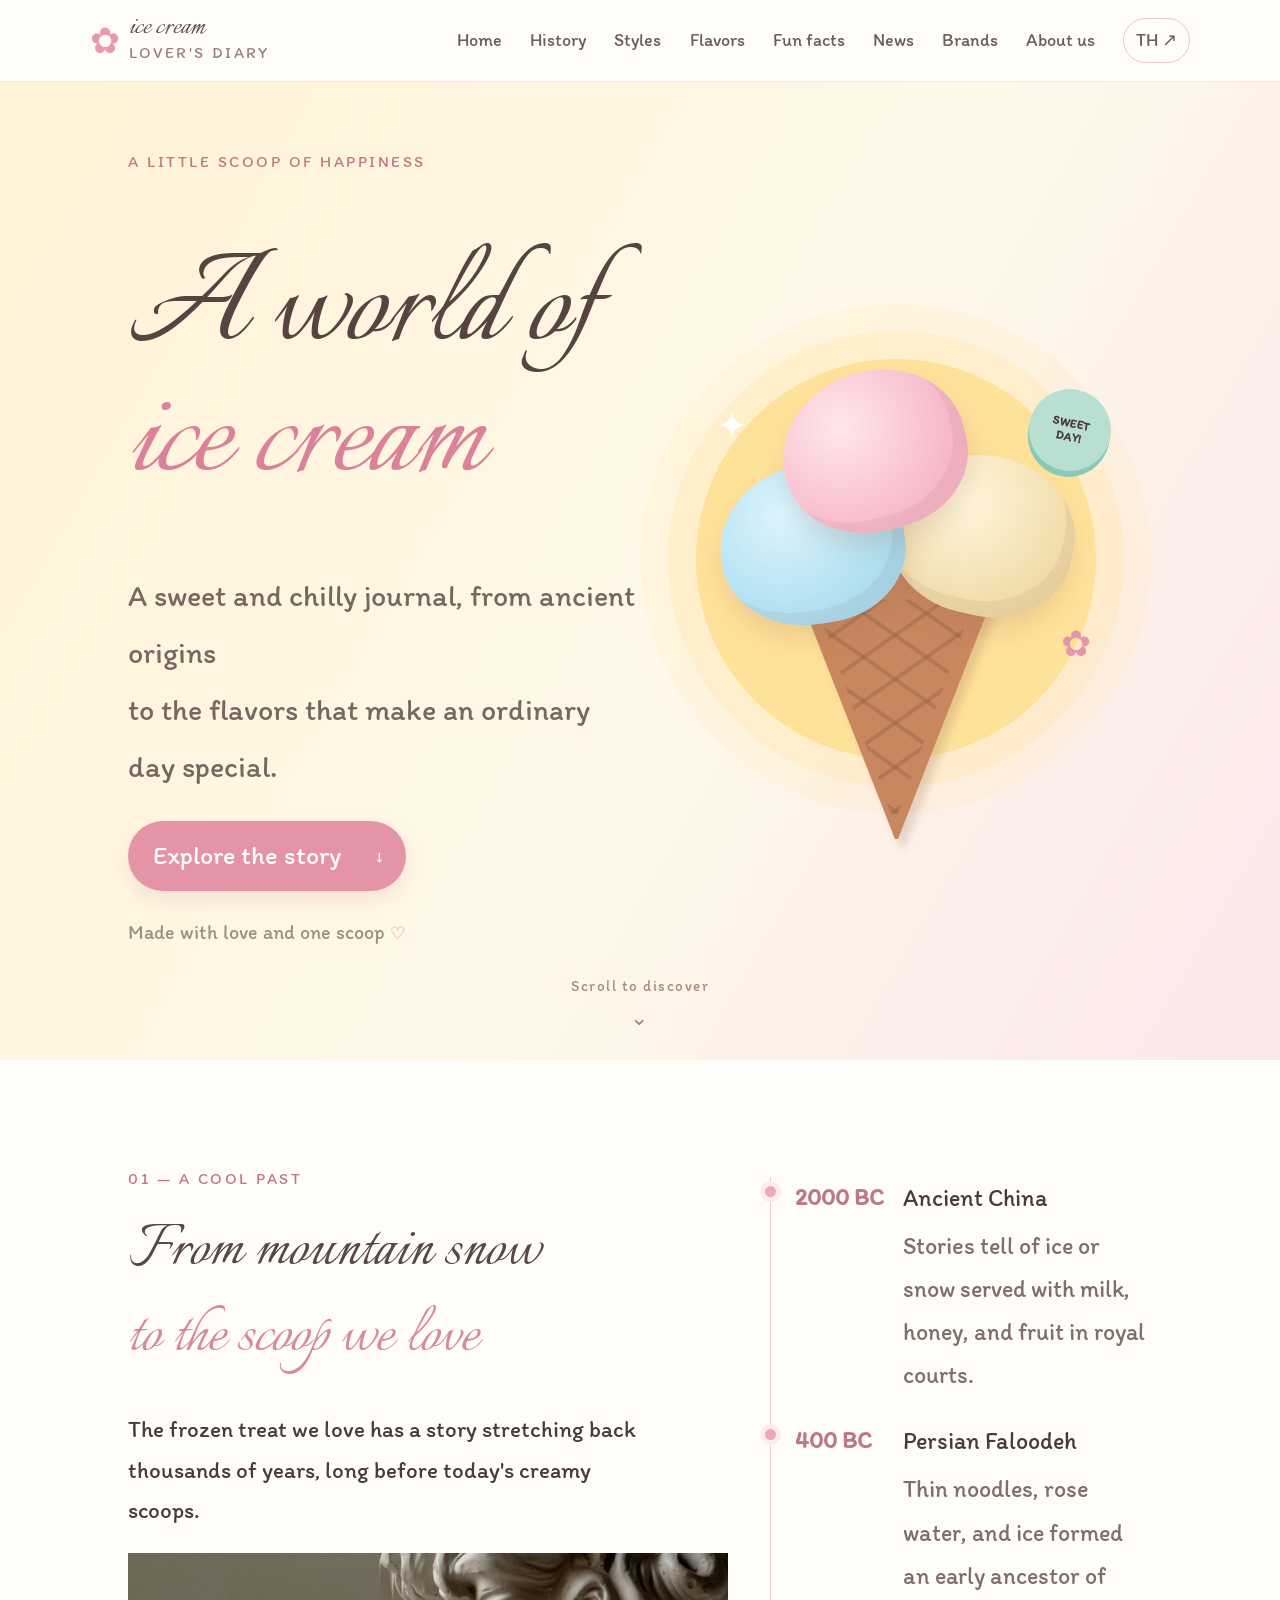
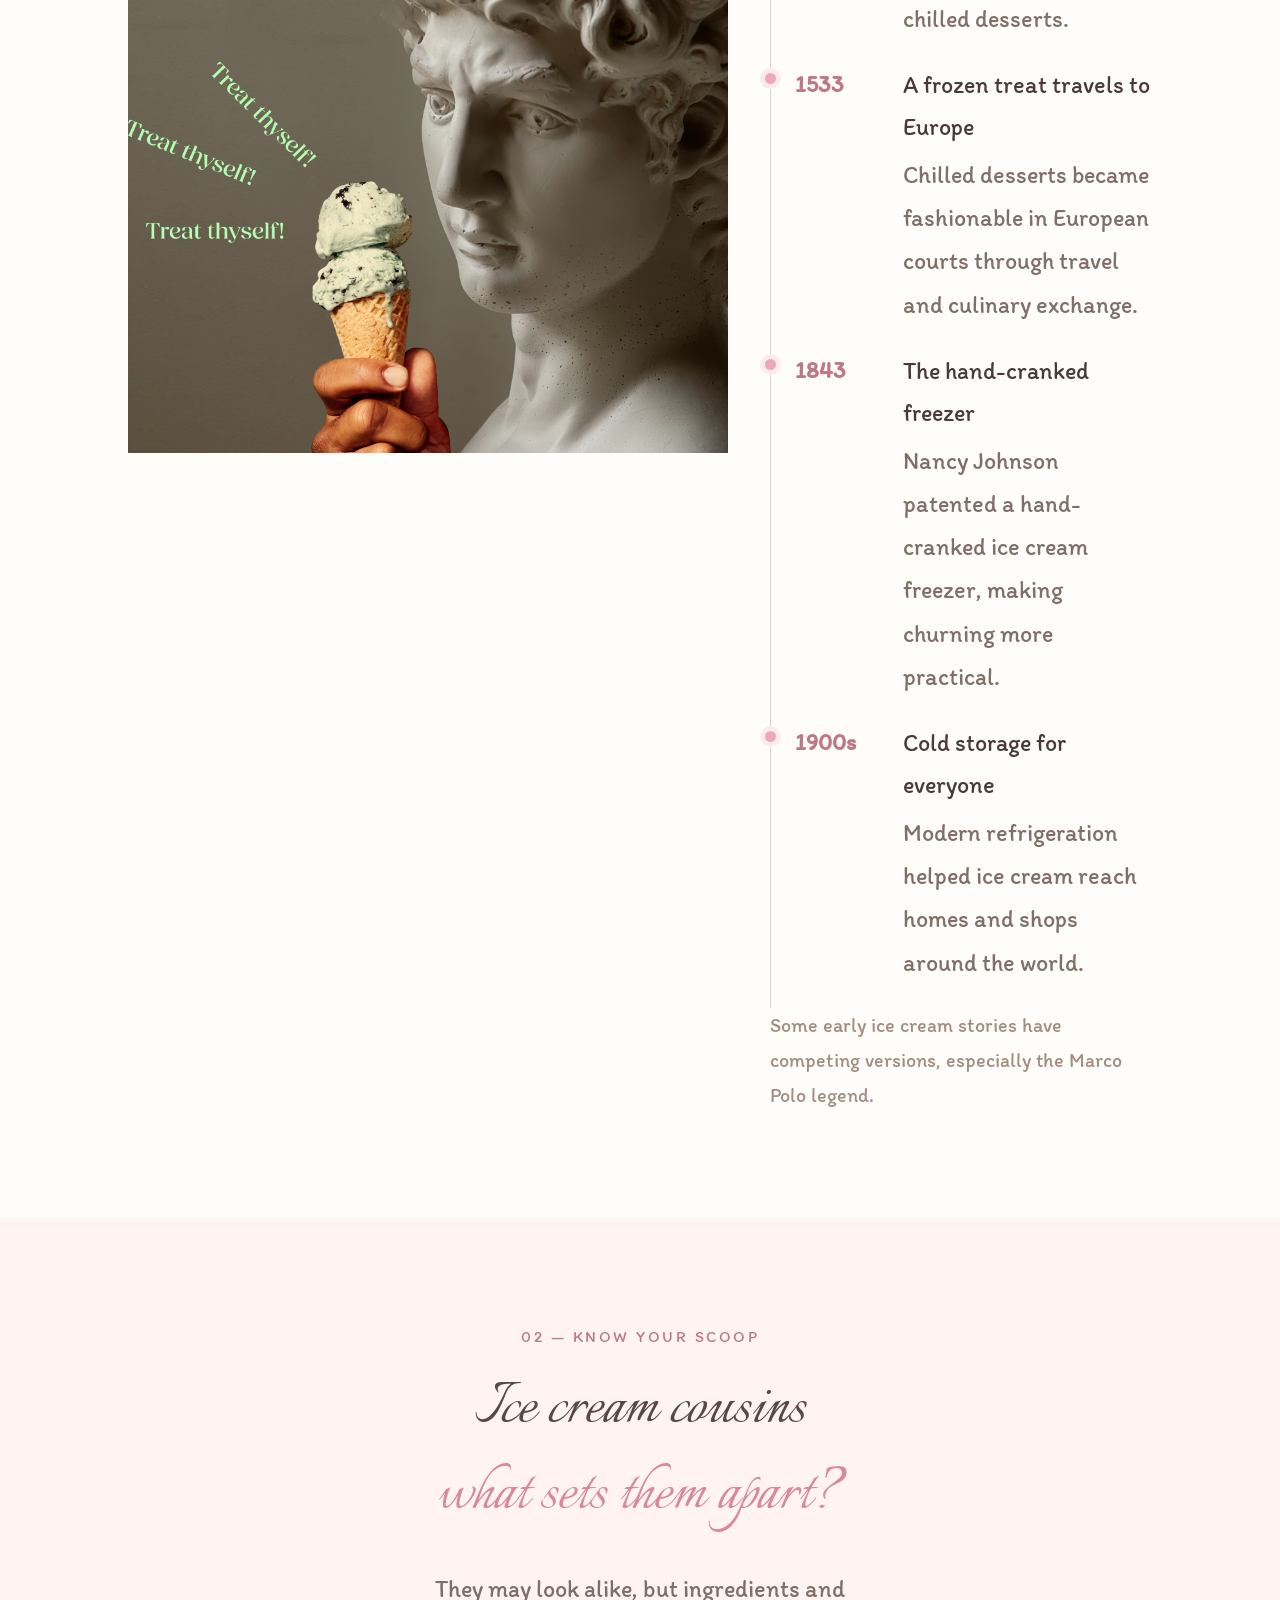
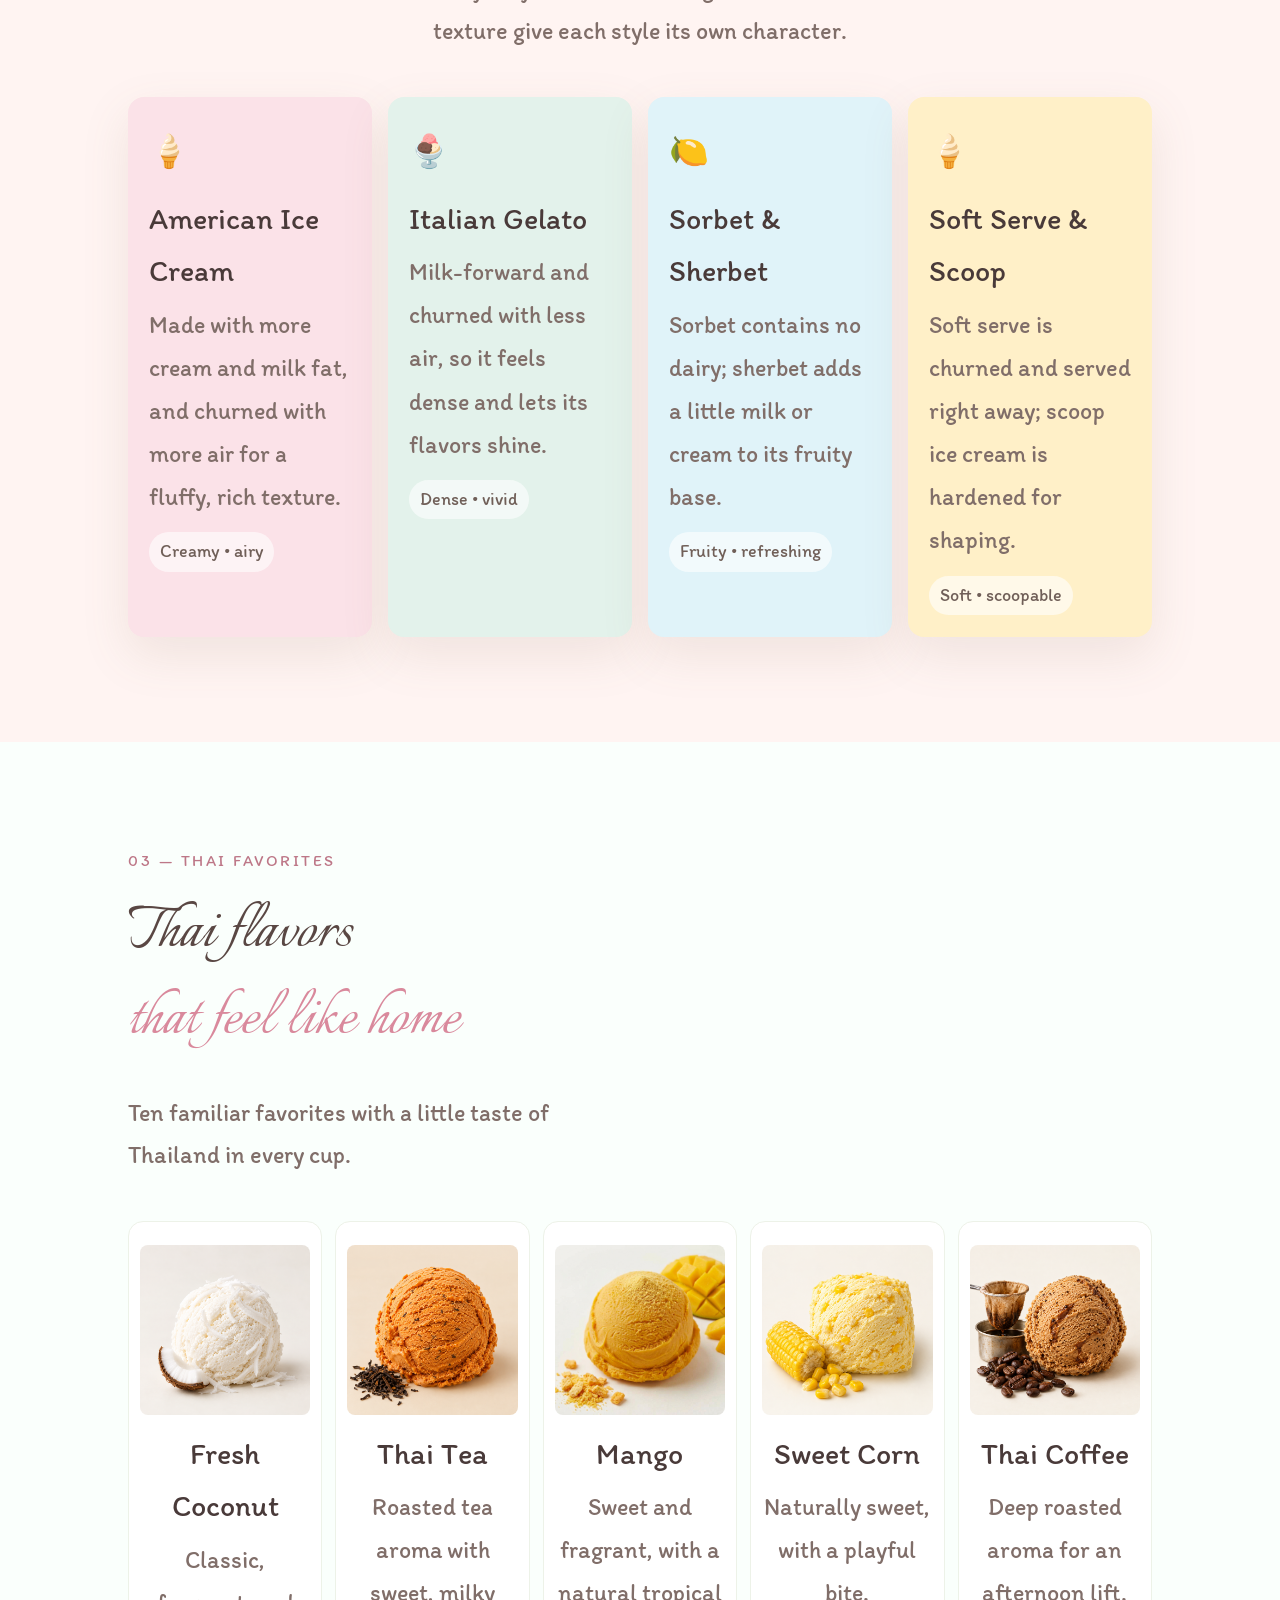
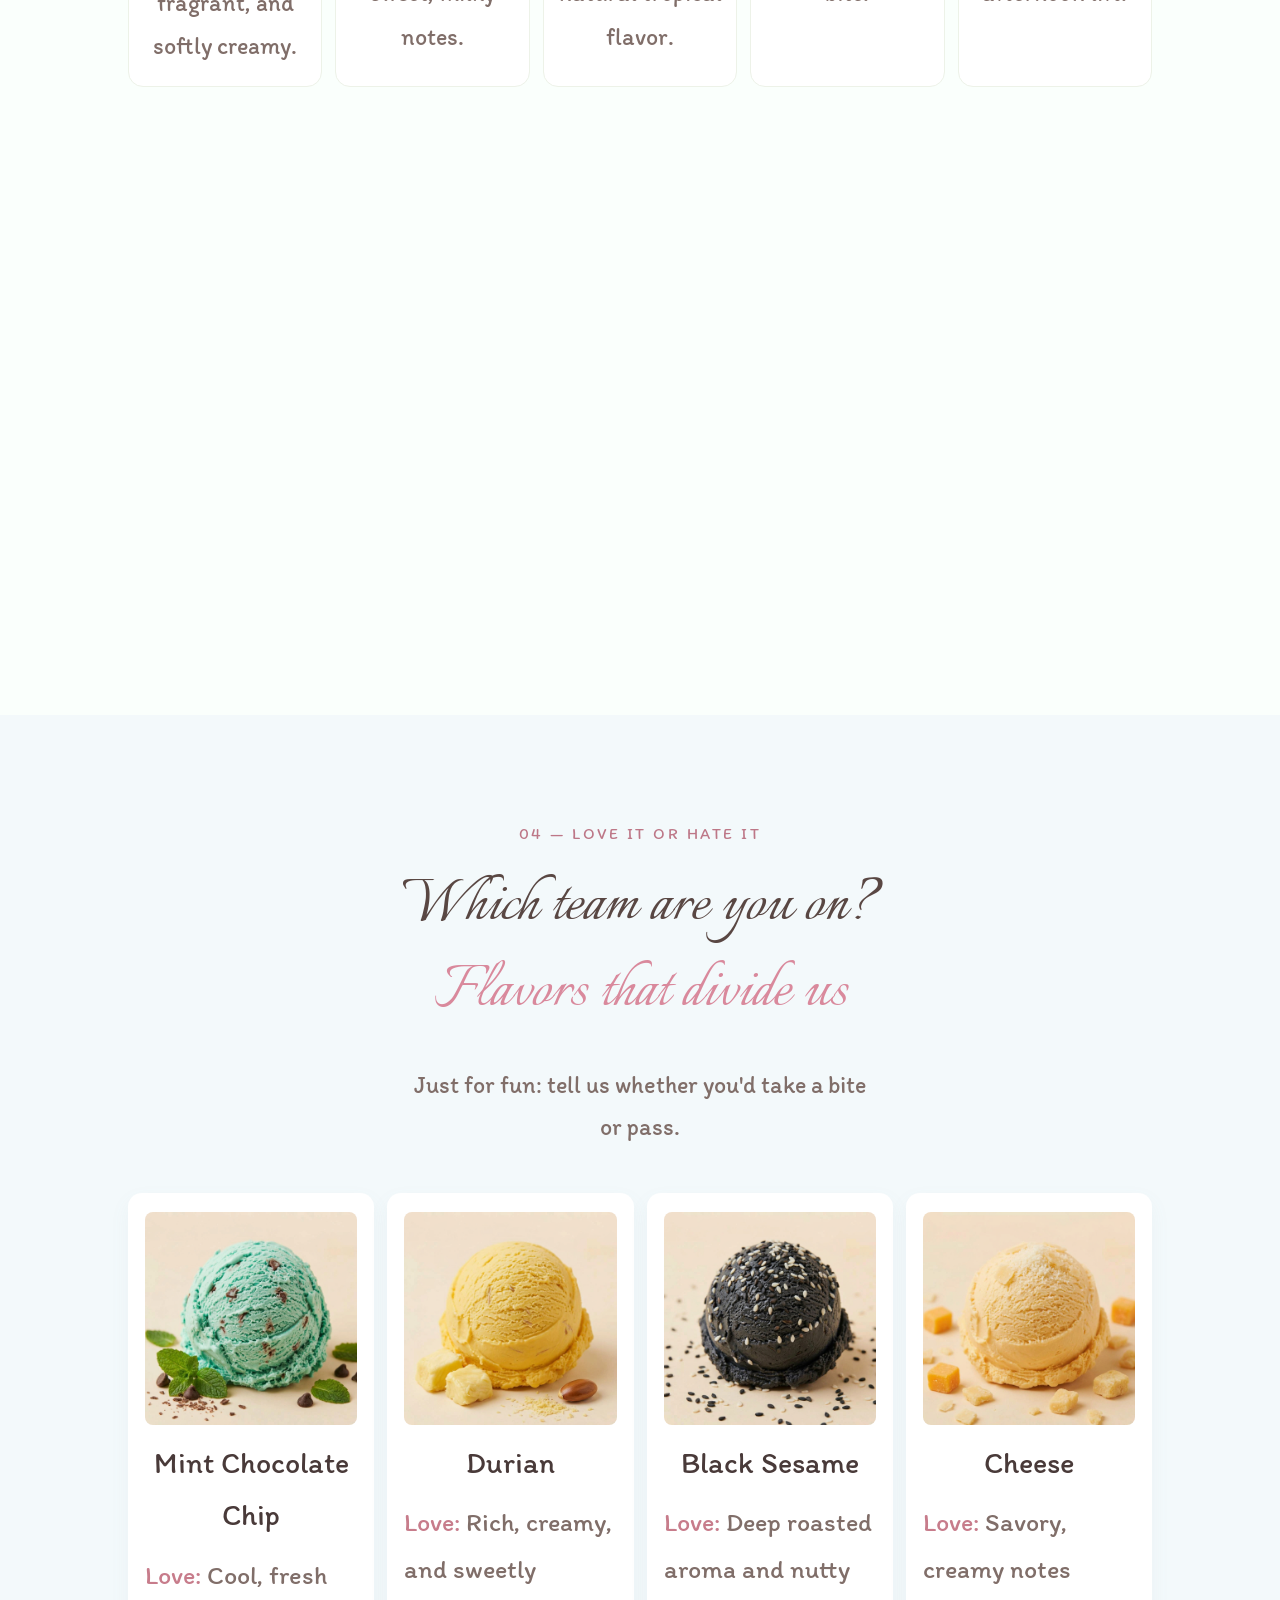
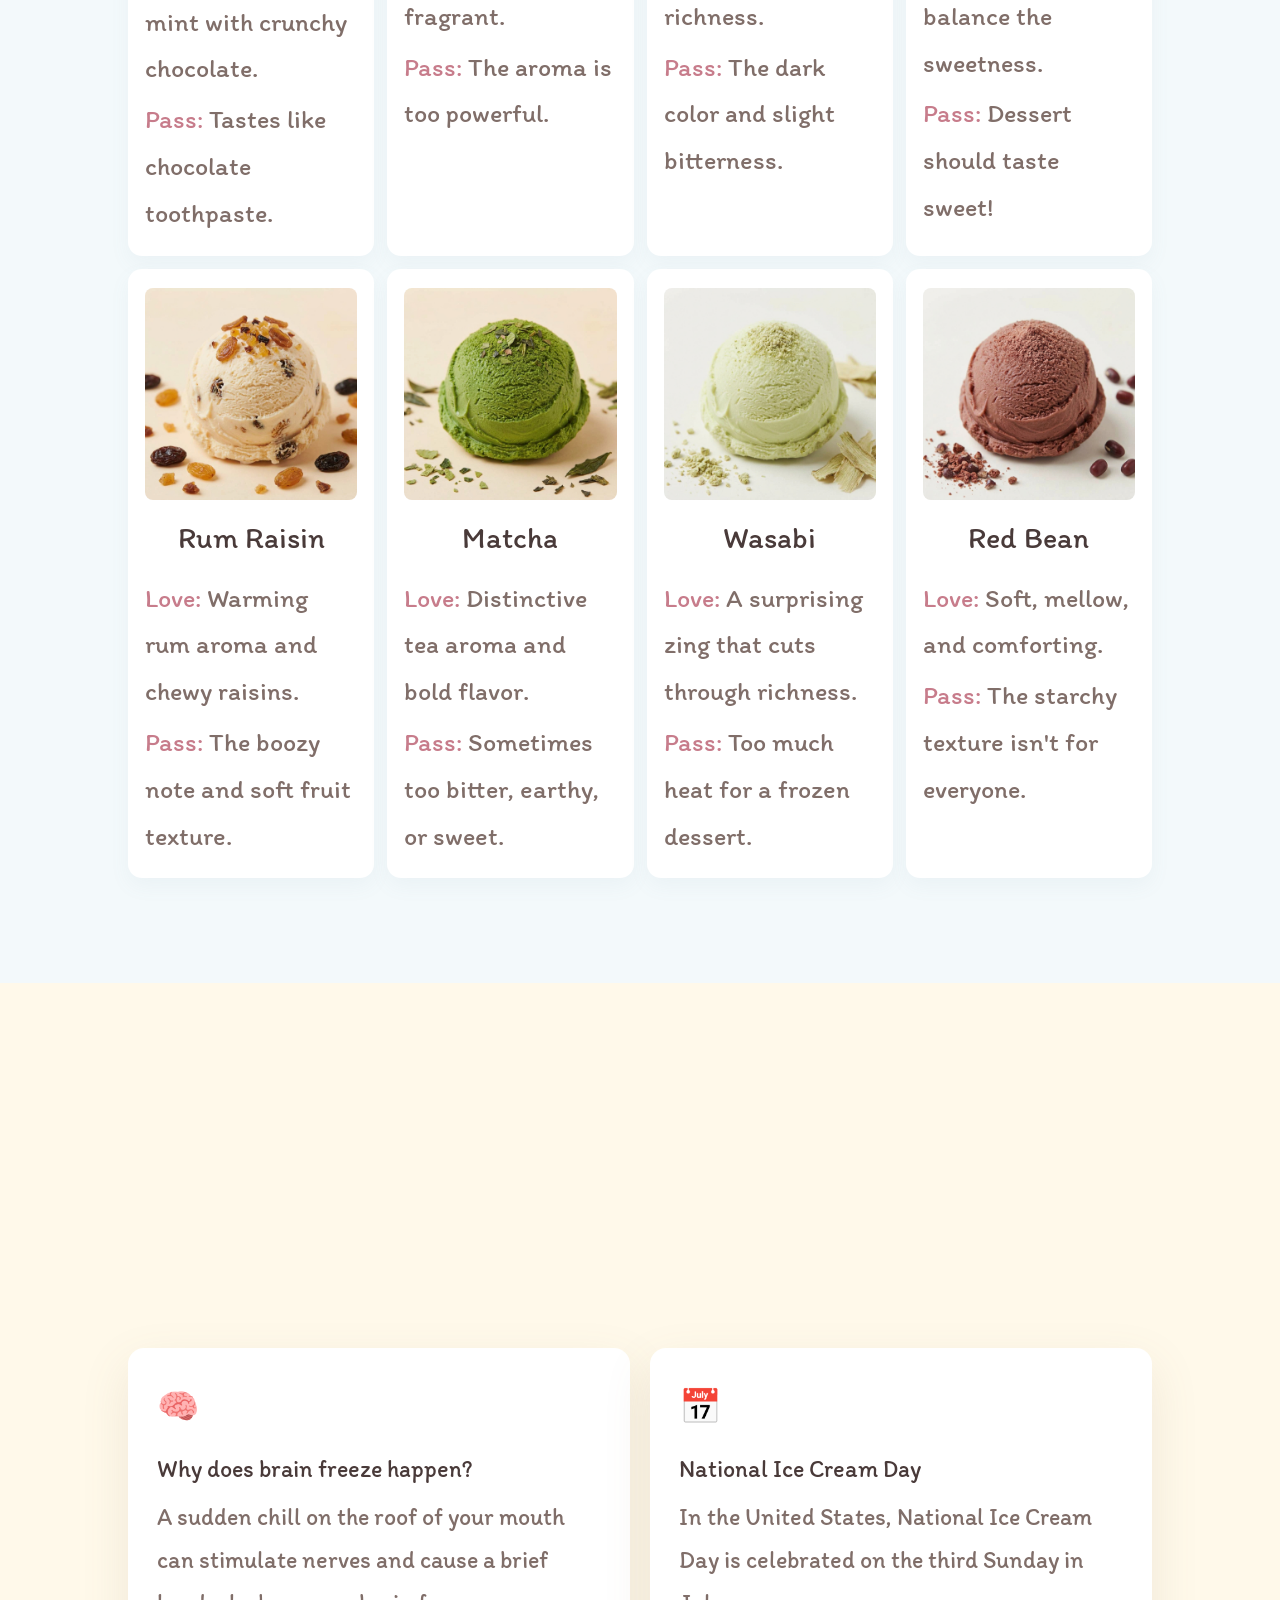
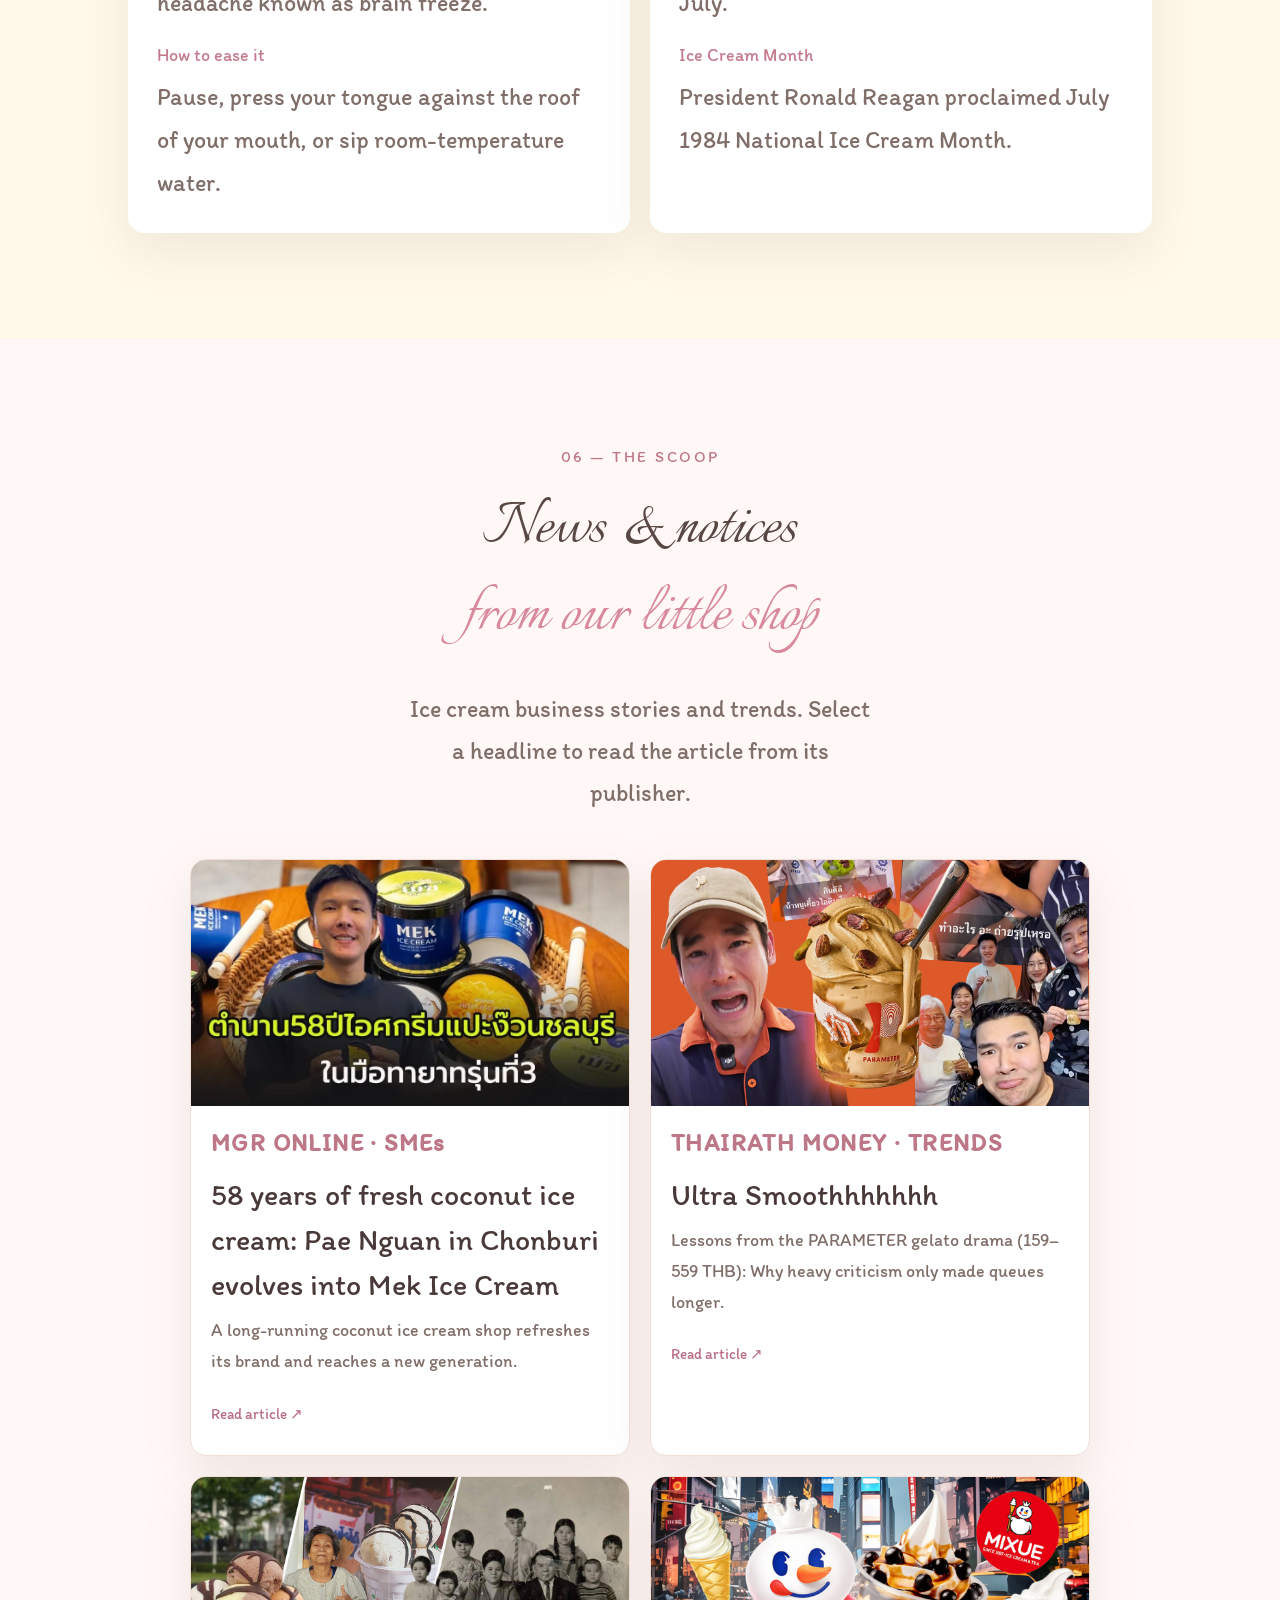
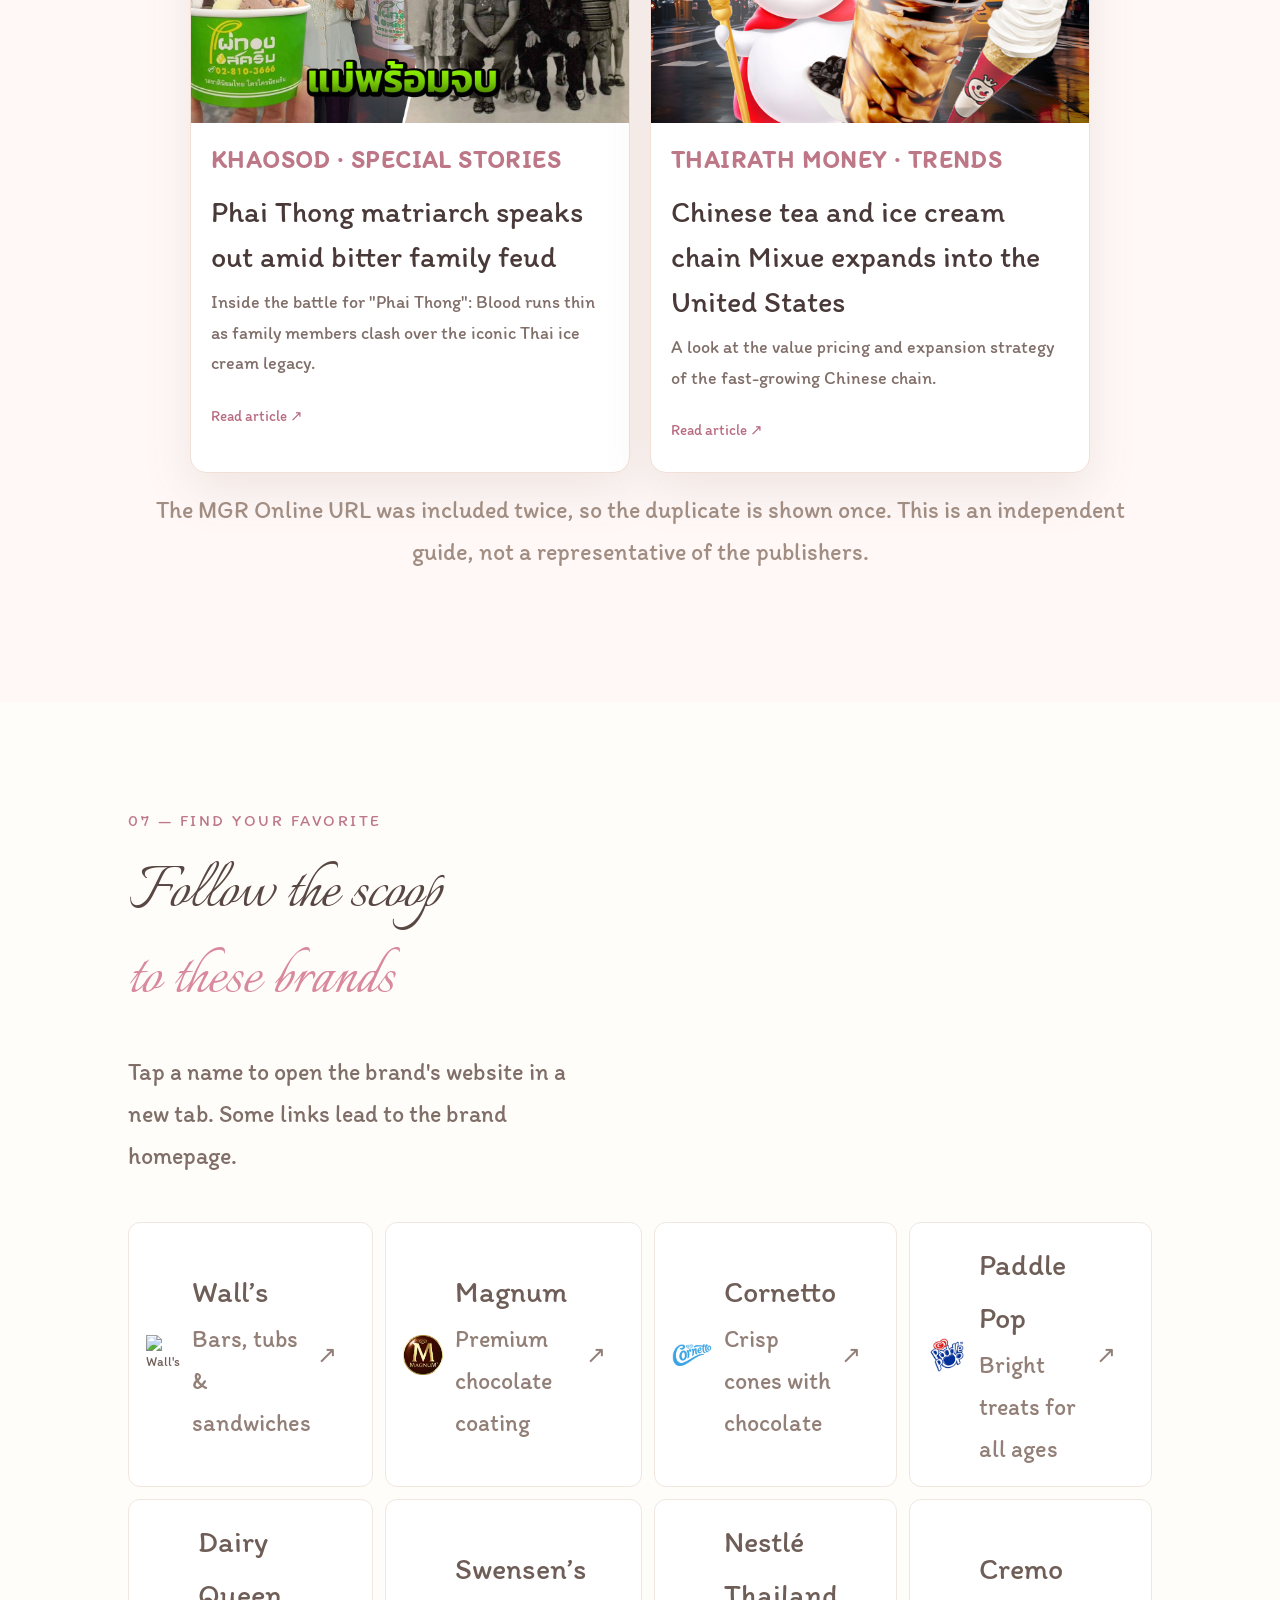
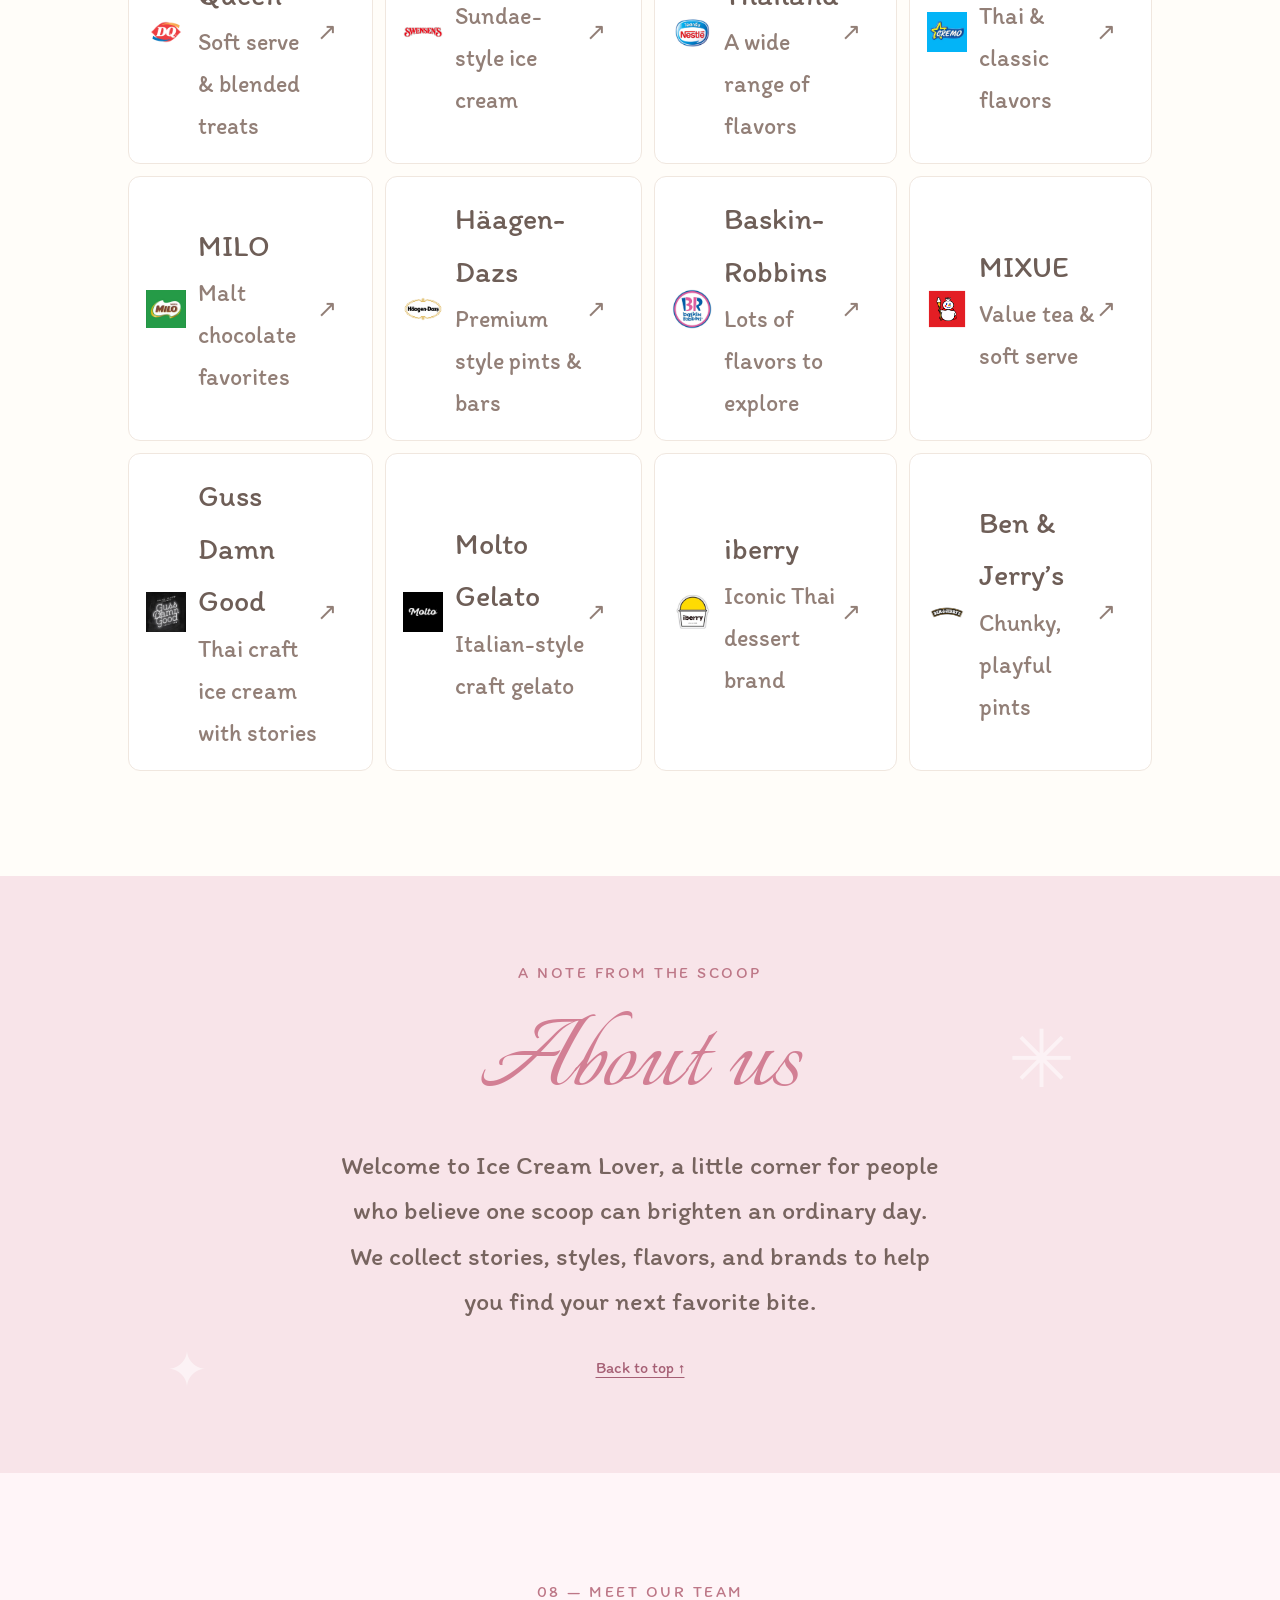
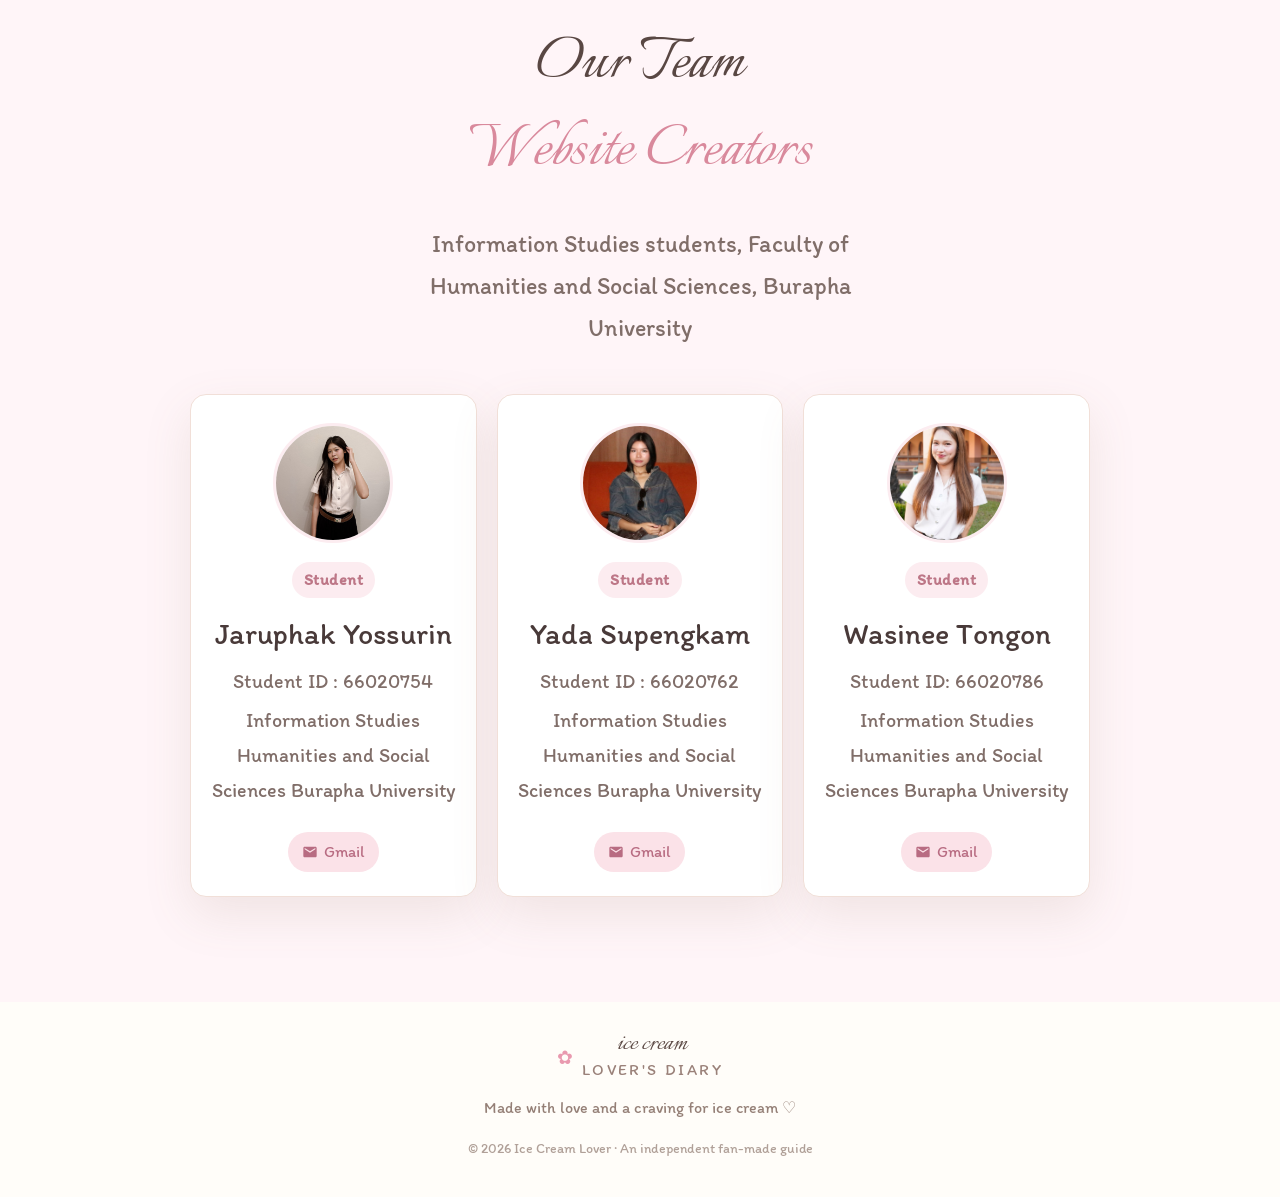
==== commit 0e452675: "update news and brands" ====
--- a/en.html
+++ b/en.html
@@ -122,43 +122,53 @@
                 <p>Ten familiar favorites with a little taste of Thailand in every cup.</p>
             </div>
             <div class="flavor-grid">
-                <article><b>🥥</b>
+                <article>
+                    <img src="icecream/Coconut.png" alt="กะทิสด">
                     <h3>Fresh Coconut</h3>
                     <p>Classic, fragrant, and softly creamy.</p>
                 </article>
-                <article><b>🧋</b>
+                <article>
+                    <img src="icecream/Thai tea.png" alt="ชาไทย">
                     <h3>Thai Tea</h3>
                     <p>Roasted tea aroma with sweet, milky notes.</p>
                 </article>
-                <article><b>🍠</b>
-                    <h3>Taro</h3>
-                    <p>Silky and mellow, with little taro pieces.</p>
-                </article>
-                <article><b>🌽</b>
+                <article>
+                    <img src="icecream/Mango.JPG" alt="มะม่วง">
+                    <h3>Mango</h3>
+                    <p>Sweet and fragrant, with a natural tropical flavor.</p>
+                </article>
+                <article>
+                    <img src="icecream/Corn.png" alt="ข้าวโพด">
                     <h3>Sweet Corn</h3>
                     <p>Naturally sweet, with a playful bite.</p>
                 </article>
-                <article><b>☕</b>
+                <article>
+                    <img src="icecream/Coffee.png" alt="กาแฟโบราณ">
                     <h3>Thai Coffee</h3>
                     <p>Deep roasted aroma for an afternoon lift.</p>
                 </article>
-                <article><b>🥛</b>
+                <article>
+                    <img src="icecream/Fresh milk.png" alt="นมสด">
                     <h3>Fresh Milk</h3>
                     <p>Simple, light, and easy to pair.</p>
                 </article>
-                <article><b>🍫</b>
+                <article>
+                    <img src="icecream/Cocoa.JPG" alt="โกโก้">
                     <h3>Cocoa</h3>
                     <p>A familiar chocolate favorite for all ages.</p>
                 </article>
-                <article><b>🍵</b>
+                <article>
+                    <img src="icecream/Jasmine green tea.JPG" alt="ชาเขียวมะลิ">
                     <h3>Jasmine Green Tea</h3>
                     <p>Gentle green tea with jasmine fragrance.</p>
                 </article>
-                <article><b>🫘</b>
+                <article>
+                    <img src="icecream/Black bean.JPG" alt="ถั่วดำ">
                     <h3>Black Bean</h3>
                     <p>Coconut cream meets tender black beans.</p>
                 </article>
-                <article><b>🌿</b>
+                <article>
+                    <img src="icecream/Lod-chong.JPG" alt="ลอดช่องใบเตย">
                     <h3>Pandan Lod Chong</h3>
                     <p>Pandan fragrance with chewy Thai noodles.</p>
                 </article>
@@ -172,42 +182,50 @@
             </div>
             <div class="debate-grid">
                 <article>
-                    <h3>🌱 Mint Chocolate Chip</h3>
+                    <img src="icecream/Mint chocolate.JPG">
+                    <h3> Mint Chocolate Chip</h3>
                     <p><strong>Love:</strong> Cool, fresh mint with crunchy chocolate.</p>
                     <p><strong>Pass:</strong> Tastes like chocolate toothpaste.</p>
                 </article>
                 <article>
-                    <h3>👑 Durian</h3>
+                    <img src="icecream/Durain.JPG">
+                    <h3> Durian</h3>
                     <p><strong>Love:</strong> Rich, creamy, and sweetly fragrant.</p>
                     <p><strong>Pass:</strong> The aroma is too powerful.</p>
                 </article>
                 <article>
-                    <h3>⚫ Black Sesame</h3>
+                    <img src="icecream/Black sesame.JPG">
+                    <h3> Black Sesame</h3>
                     <p><strong>Love:</strong> Deep roasted aroma and nutty richness.</p>
                     <p><strong>Pass:</strong> The dark color and slight bitterness.</p>
                 </article>
                 <article>
-                    <h3>🧀 Cheese</h3>
+                    <img src="icecream/Cheese.JPG">
+                    <h3> Cheese</h3>
                     <p><strong>Love:</strong> Savory, creamy notes balance the sweetness.</p>
                     <p><strong>Pass:</strong> Dessert should taste sweet!</p>
                 </article>
                 <article>
-                    <h3>🍇 Rum Raisin</h3>
+                    <img src="icecream/Rum raisin.JPG">
+                    <h3> Rum Raisin</h3>
                     <p><strong>Love:</strong> Warming rum aroma and chewy raisins.</p>
                     <p><strong>Pass:</strong> The boozy note and soft fruit texture.</p>
                 </article>
                 <article>
-                    <h3>🍵 Matcha / Thai Tea</h3>
+                    <img src="icecream/Matcha.JPG">
+                    <h3> Matcha </h3>
                     <p><strong>Love:</strong> Distinctive tea aroma and bold flavor.</p>
                     <p><strong>Pass:</strong> Sometimes too bitter, earthy, or sweet.</p>
                 </article>
                 <article>
-                    <h3>🌶️ Wasabi / Ginger</h3>
+                    <img src="icecream/Wasabi.JPG">
+                    <h3> Wasabi</h3>
                     <p><strong>Love:</strong> A surprising zing that cuts through richness.</p>
                     <p><strong>Pass:</strong> Too much heat for a frozen dessert.</p>
                 </article>
                 <article>
-                    <h3>🫘 Red Bean</h3>
+                    <img src="icecream/Red bean.JPG">
+                    <h3> Red Bean</h3>
                     <p><strong>Love:</strong> Soft, mellow, and comforting.</p>
                     <p><strong>Pass:</strong> The starchy texture isn't for everyone.</p>
                 </article>
@@ -246,17 +264,34 @@
                 <!-- News 1 -->
                 <a class="news-link" href="https://mgronline.com/smes/detail/9690000096690" target="_blank"
                     rel="noopener noreferrer">
-                    <img class="news-image" src="icecream/news-1.jpg" alt="Pae Nguan article" loading="lazy">
+                    <img class="news-image" src="paenguan.webp" alt="Pae Nguan article" loading="lazy">
                     <span class="news-source">MGR ONLINE · SMEs</span>
                     <h3>58 years of fresh coconut ice cream: Pae Nguan in Chonburi evolves into Mek Ice Cream</h3>
                     <p>A long-running coconut ice cream shop refreshes its brand and reaches a new generation.</p>
                     <span class="news-read">Read article ↗</span>
                 </a>
+                <a class="news-link" href="https://www.thairath.co.th/money/business_marketing/trends/2947611" target="_blank"
+                    rel="noopener noreferrer">
+                    <img class="news-image" src="para.jpg" alt="PARAMETER Gelato news" loading="lazy">
+                    <span class="news-source">THAIRATH MONEY · TRENDS</span>
+                    <h3>Ultra Smoothhhhhhh</h3>
+                    <p>Lessons from the PARAMETER gelato drama (159–559 THB): Why heavy criticism only made queues longer.</p>
+                    <span class="news-read">Read article ↗</span>
+                </a>
+                <!-- ข่าวที่ 2 -->
+                <a class="news-link" href="https://www.khaosod.co.th/special-stories/news_1604026" target="_blank"
+                    rel="noopener noreferrer">
+                    <img class="news-image" src="icecream/paithong.jpg" alt="Phai Thong news" loading="lazy">
+                    <span class="news-source">KHAOSOD · SPECIAL STORIES</span>
+                    <h3>Phai Thong matriarch speaks out amid bitter family feud</h3>
+                    <p>Inside the battle for "Phai Thong": Blood runs thin as family members clash over the iconic Thai ice cream legacy.</p>
+                    <span class="news-read">Read article ↗</span>
+                </a>
         
                 <!-- News 2 -->
                 <a class="news-link" href="https://www.thairath.co.th/money/business_marketing/trends/2908971" target="_blank"
                     rel="noopener noreferrer">
-                    <img class="news-image" src="icecream/news-2.jpg" alt="Mixue article" loading="lazy">
+                    <img class="news-image" src="mixuenews.jpg" alt="Mixue article" loading="lazy">
                     <span class="news-source">THAIRATH MONEY · TRENDS</span>
                     <h3>Chinese tea and ice cream chain Mixue expands into the United States</h3>
                     <p>A look at the value pricing and expansion strategy of the fast-growing Chinese chain.</p>
@@ -273,34 +308,175 @@
                 <h2>Follow the scoop<br><em>to these brands</em></h2>
                 <p>Tap a name to open the brand's website in a new tab. Some links lead to the brand homepage.</p>
             </div>
-            <div class="brand-grid"><a href="https://www.walls.co.th/" target="_blank"
-                    rel="noopener noreferrer"><b>Wall’s</b><span>Bars, tubs &amp; sandwiches</span>↗</a><a
-                    href="https://www.nestle.co.th/" target="_blank" rel="noopener noreferrer"><b>Nestlé</b><span>A wide
-                        range of flavors</span>↗</a><a href="https://www.icecremo.com/" target="_blank"
-                    rel="noopener noreferrer"><b>Cremo</b><span>Thai and classic flavors</span>↗</a><a
-                    href="https://www.magnumicecream.com/th/th/home.html" target="_blank"
-                    rel="noopener noreferrer"><b>Magnum</b><span>Premium chocolate coating</span>↗</a><a
-                    href="https://www.cornetto.com/th/th/home.html" target="_blank"
-                    rel="noopener noreferrer"><b>Cornetto</b><span>Crisp cones with chocolate</span>↗</a><a
-                    href="https://www.paddlepop.com/th/th/home.html" target="_blank" rel="noopener noreferrer"><b>Paddle
-                        Pop</b><span>Bright treats for all ages</span>↗</a><a href="https://www.dairyqueenthailand.com/"
-                    target="_blank" rel="noopener noreferrer"><b>Dairy Queen</b><span>Soft serve and blended
-                        treats</span>↗</a><a href="https://www.swensens1112.com/" target="_blank"
-                    rel="noopener noreferrer"><b>Swensen’s</b><span>Ice cream and sundaes</span>↗</a><a
-                    href="https://www.haagendazs.co.th/" target="_blank"
-                    rel="noopener noreferrer"><b>Häagen-Dazs</b><span>Premium-style ice cream</span>↗</a><a
-                    href="https://www.baskinrobbins.com/" target="_blank"
-                    rel="noopener noreferrer"><b>Baskin-Robbins</b><span>Lots of flavors to explore</span>↗</a><a
-                    href="https://gussdamngood.com/" target="_blank" rel="noopener noreferrer"><b>Guss Damn
-                        Good</b><span>Thai craft ice cream</span>↗</a><a href="https://www.moltogelato.com/"
-                    target="_blank" rel="noopener noreferrer"><b>Molto Gelato</b><span>Italian-style
-                        gelato</span>↗</a><a href="https://www.iberrygroup.com/" target="_blank"
-                    rel="noopener noreferrer"><b>iberry</b><span>Thai dessert brands</span>↗</a><a
-                    href="https://www.milo.co.th/" target="_blank" rel="noopener noreferrer"><b>MILO</b><span>Malt
-                        chocolate</span>↗</a><a href="https://www.benjerry.co.th/" target="_blank"
-                    rel="noopener noreferrer"><b>Ben &amp; Jerry’s</b><span>Chunky, playful flavors</span>↗</a><a
-                    href="https://www.glico.com/th/" target="_blank" rel="noopener noreferrer"><b>Glico</b><span>Snacks
-                        and frozen treats</span>↗</a></div>
+            <div class="brand-grid">
+                <!-- 1. Wall’s -->
+                <a href="https://www.walls.co.th/" target="_blank" rel="noopener noreferrer">
+                    <img src="logo/Wall's.PNG" alt="Wall's">
+                    <div>
+                        <b>Wall’s</b>
+                        <span>Bars, tubs &amp; sandwiches</span>
+                    </div>
+                    <span class="arrow">↗</span>
+                </a>
+            
+                <!-- 2. Magnum -->
+                <a href="https://www.magnumicecream.com/th/th/home.html" target="_blank" rel="noopener noreferrer">
+                    <img src="logo/Magnum.JPG" alt="Magnum">
+                    <div>
+                        <b>Magnum</b>
+                        <span>Premium chocolate coating</span>
+                    </div>
+                    <span class="arrow">↗</span>
+                </a>
+            
+                <!-- 3. Cornetto -->
+                <a href="https://www.cornetto.com/th/th/home.html" target="_blank" rel="noopener noreferrer">
+                    <img src="logo/Corrnetto.JPG" alt="Cornetto">
+                    <div>
+                        <b>Cornetto</b>
+                        <span>Crisp cones with chocolate</span>
+                    </div>
+                    <span class="arrow">↗</span>
+                </a>
+            
+                <!-- 4. Paddle Pop -->
+                <a href="https://www.paddlepop.com/th/th/home.html" target="_blank" rel="noopener noreferrer">
+                    <img src="logo/Paddlepop.JPG" alt="Paddle Pop">
+                    <div>
+                        <b>Paddle Pop</b>
+                        <span>Bright treats for all ages</span>
+                    </div>
+                    <span class="arrow">↗</span>
+                </a>
+            
+                <!-- 5. Dairy Queen -->
+                <a href="https://www.dairyqueenthailand.com/" target="_blank" rel="noopener noreferrer">
+                    <img src="logo/Dairy-queen.PNG" alt="Dairy Queen">
+                    <div>
+                        <b>Dairy Queen</b>
+                        <span>Soft serve &amp; blended treats</span>
+                    </div>
+                    <span class="arrow">↗</span>
+                </a>
+            
+                <!-- 6. Swensen’s -->
+                <a href="https://www.swensens1112.com/" target="_blank" rel="noopener noreferrer">
+                    <img src="logo/Swensens.PNG" alt="Swensen’s">
+                    <div>
+                        <b>Swensen’s</b>
+                        <span>Sundae-style ice cream</span>
+                    </div>
+                    <span class="arrow">↗</span>
+                </a>
+            
+                <!-- 7. Nestlé Thailand -->
+                <a href="https://www.nestle.co.th/" target="_blank" rel="noopener noreferrer">
+                    <img src="logo/Nestle.JPG" alt="Nestlé Thailand">
+                    <div>
+                        <b>Nestlé Thailand</b>
+                        <span>A wide range of flavors</span>
+                    </div>
+                    <span class="arrow">↗</span>
+                </a>
+            
+                <!-- 8. Cremo -->
+                <a href="https://www.icecremo.com/" target="_blank" rel="noopener noreferrer">
+                    <img src="logo/Cremo.JPG" alt="Cremo">
+                    <div>
+                        <b>Cremo</b>
+                        <span>Thai &amp; classic flavors</span>
+                    </div>
+                    <span class="arrow">↗</span>
+                </a>
+            
+                <!-- 9. MILO -->
+                <a href="https://www.milo.co.th/" target="_blank" rel="noopener noreferrer">
+                    <img src="logo/Milo.JPG" alt="MILO">
+                    <div>
+                        <b>MILO</b>
+                        <span>Malt chocolate favorites</span>
+                    </div>
+                    <span class="arrow">↗</span>
+                </a>
+            
+                <!-- 10. Häagen-Dazs -->
+                <a href="https://www.haagendazs.co.th/" target="_blank" rel="noopener noreferrer">
+                    <img src="logo/Haagen-dazs.PNG" alt="Häagen-Dazs">
+                    <div>
+                        <b>Häagen-Dazs</b>
+                        <span>Premium style pints &amp; bars</span>
+                    </div>
+                    <span class="arrow">↗</span>
+                </a>
+            
+                <!-- 11. Baskin-Robbins -->
+                <a href="https://www.baskinrobbins.com/" target="_blank" rel="noopener noreferrer">
+                    <img src="logo/Baskin.JPG" alt="Baskin-Robbins">
+                    <div>
+                        <b>Baskin-Robbins</b>
+                        <span>Lots of flavors to explore</span>
+                    </div>
+                    <span class="arrow">↗</span>
+                </a>
+            
+            
+            
+                <!-- 13. MIXUE -->
+                <a href="https://www.mixue.co.th/" target="_blank" rel="noopener noreferrer">
+                    <img src="logo/mixue.png" alt="MIXUE">
+                    <div>
+                        <b>MIXUE</b>
+                        <span>Value tea &amp; soft serve</span>
+                    </div>
+                    <span class="arrow">↗</span>
+                </a>
+            
+                <!-- 14. Guss Damn Good -->
+                <a href="https://gussdamngood.com/" target="_blank" rel="noopener noreferrer">
+                    <img src="logo/Gussdamngood.JPG" alt="Guss Damn Good">
+                    <div>
+                        <b>Guss Damn Good</b>
+                        <span>Thai craft ice cream with stories</span>
+                    </div>
+                    <span class="arrow">↗</span>
+                </a>
+            
+                <!-- 15. Molto Gelato -->
+                <a href="https://www.moltogelato.com/" target="_blank" rel="noopener noreferrer">
+                    <img src="logo/Molto.PNG" alt="Molto Gelato">
+                    <div>
+                        <b>Molto Gelato</b>
+                        <span>Italian-style craft gelato</span>
+                    </div>
+                    <span class="arrow">↗</span>
+                </a>
+            
+                <!-- 16. iberry -->
+                <a href="https://www.iberrygroup.com/" target="_blank" rel="noopener noreferrer">
+                    <img src="logo/iberry.JPG" alt="iberry">
+                    <div>
+                        <b>iberry</b>
+                        <span>Iconic Thai dessert brand</span>
+                    </div>
+                    <span class="arrow">↗</span>
+                </a>
+            
+                
+            
+                <!-- 18. Ben & Jerry’s -->
+                <a href="https://www.benjerry.co.th/" target="_blank" rel="noopener noreferrer">
+                    <img src="logo/Ben.PNG" alt="Ben &amp; Jerry’s">
+                    <div>
+                        <b>Ben &amp; Jerry’s</b>
+                        <span>Chunky, playful pints</span>
+                    </div>
+                    <span class="arrow">↗</span>
+                </a>
+            
+              
+            
+               
+            </div>
         </section>
         <section class="about-section" id="about">
             <div class="about-sparkle">✳</div>
--- a/styles.css
+++ b/styles.css
@@ -18,7 +18,7 @@
 html {
   scroll-behavior: smooth;
   scroll-padding-top: 86px;
-  font-size: 18px;
+  font-size: 23px;
 }
 body {
   margin: 0;
@@ -94,7 +94,7 @@
 }
 .hero {
   min-height: calc(100vh - 82px);
-  padding: 66px clamp(24px, 10vw, 160px) 90px;
+  padding: 66px clamp(15px, 10vw, 160px) 90px;
   background: linear-gradient(120deg, #fff3d6 0%, #fff8e9 55%, #f9e7e9 100%);
   display: grid;
   grid-template-columns: 1fr 1fr;
@@ -113,16 +113,16 @@
   margin: 0 0 14px;
 }
 .hero h1 {
-  font: clamp(88px, 12vw, 160px)/0.69 var(--serif);
+  font: clamp(88px, 12vw, 160px)/0.85 var(--serif);
   letter-spacing: -1px;
-  margin: 20px 0 60px;
+  margin: 70px 0 60px;
   color: #574440;
 }
 .hero h1 span {
   color: #da8299;
 }
 .hero-text {
-  font-size: 24px;
+  font-size: 30px;
   line-height: 1.9;
   color: #786761;
   margin: 0 0 26px;
@@ -306,7 +306,7 @@
 }
 .section-heading h2,
 .about-section h2 {
-  font: clamp(55px, 7vw, 68px)/1 var(--serif);
+  font: clamp(55px, 7vw, 72px)/1.2 var(--serif);
   margin: 0 0 30px;
   color: #594743;
 }
@@ -353,7 +353,7 @@
 }
 .timeline-date {
   color: #bd7787;
-  font-size: 20px;
+  font-size: 23px;
   font-weight: 600;
 }
 .timeline h3,
@@ -380,7 +380,7 @@
 .history-note {
   grid-column: 2;
   color: #a28d80;
-  font-size: 17px;
+  font-size: 20px;
   margin: 0;
 }
 .styles-section {
@@ -479,6 +479,7 @@
 .debate-grid h3 {
   font-size: 30px;
   margin-bottom: 10px;
+  text-align: center;
 }
 .debate-grid p {
   font-size: 26px;
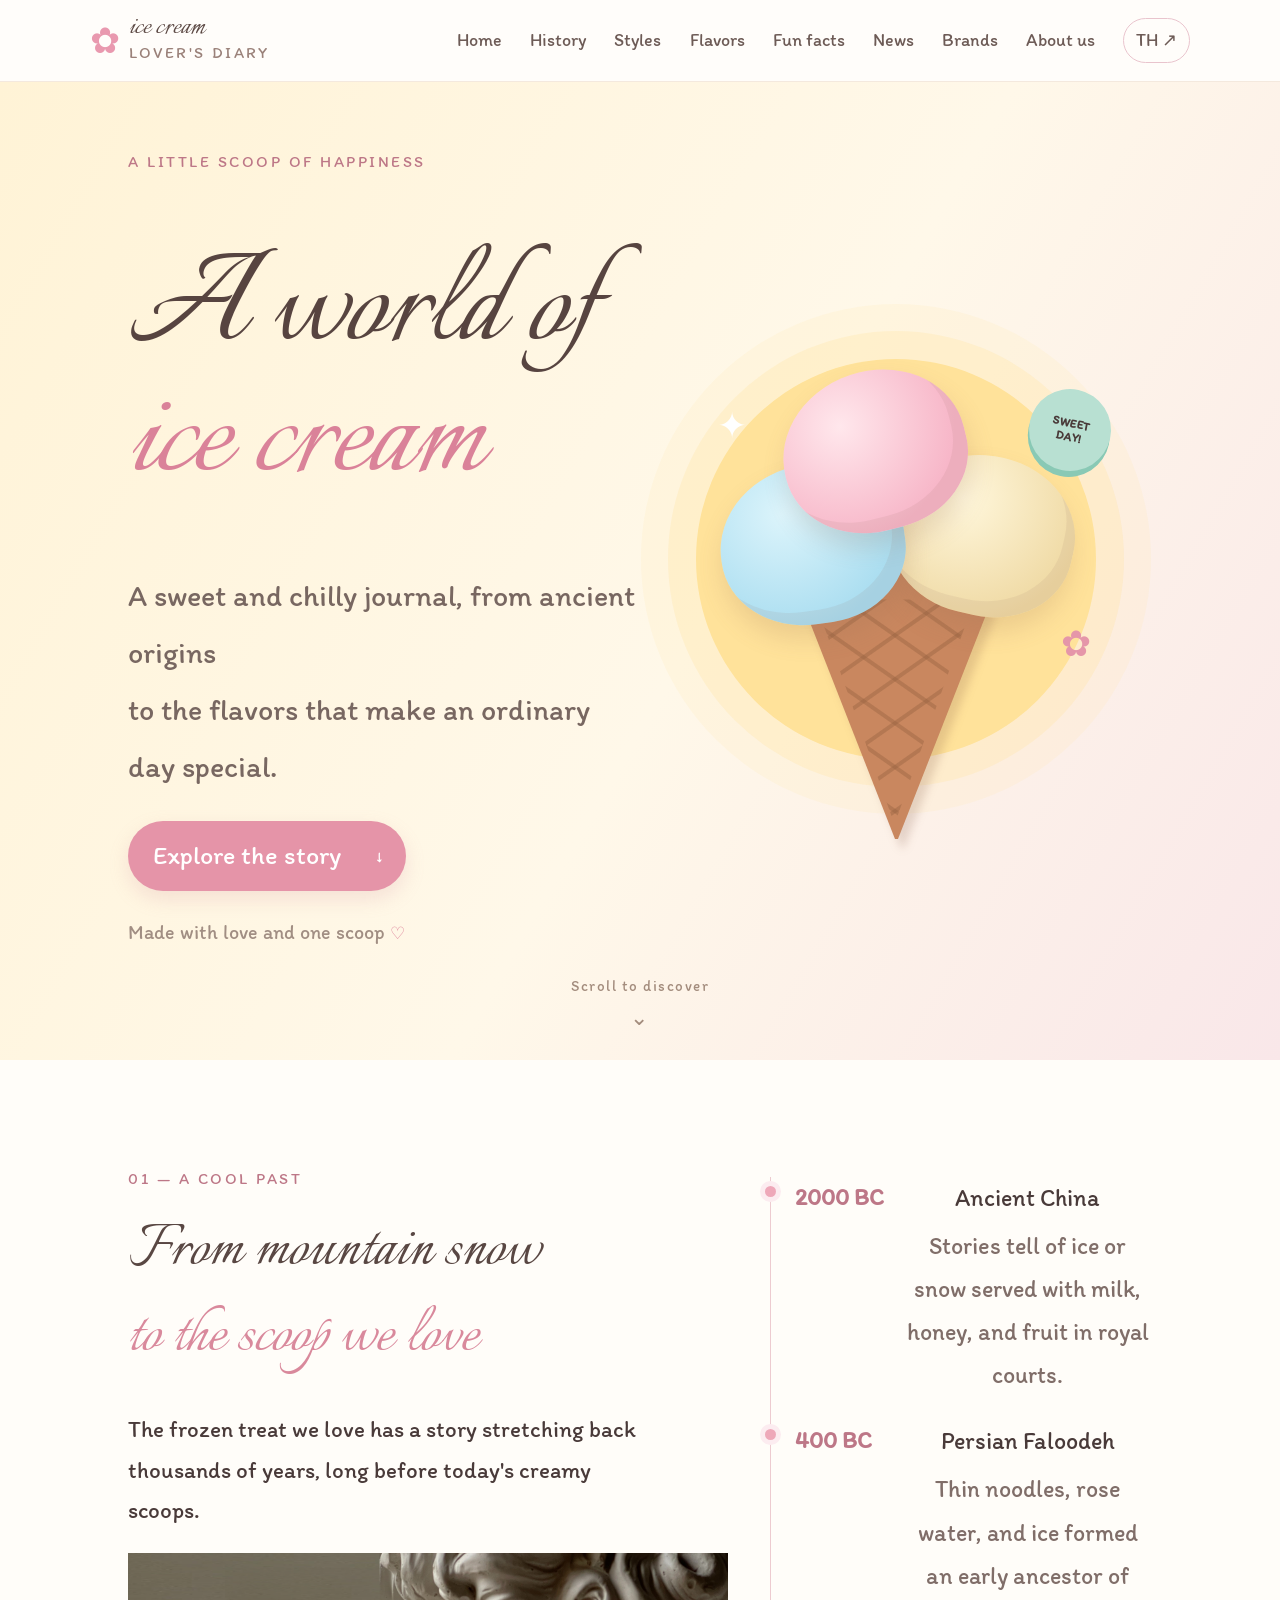
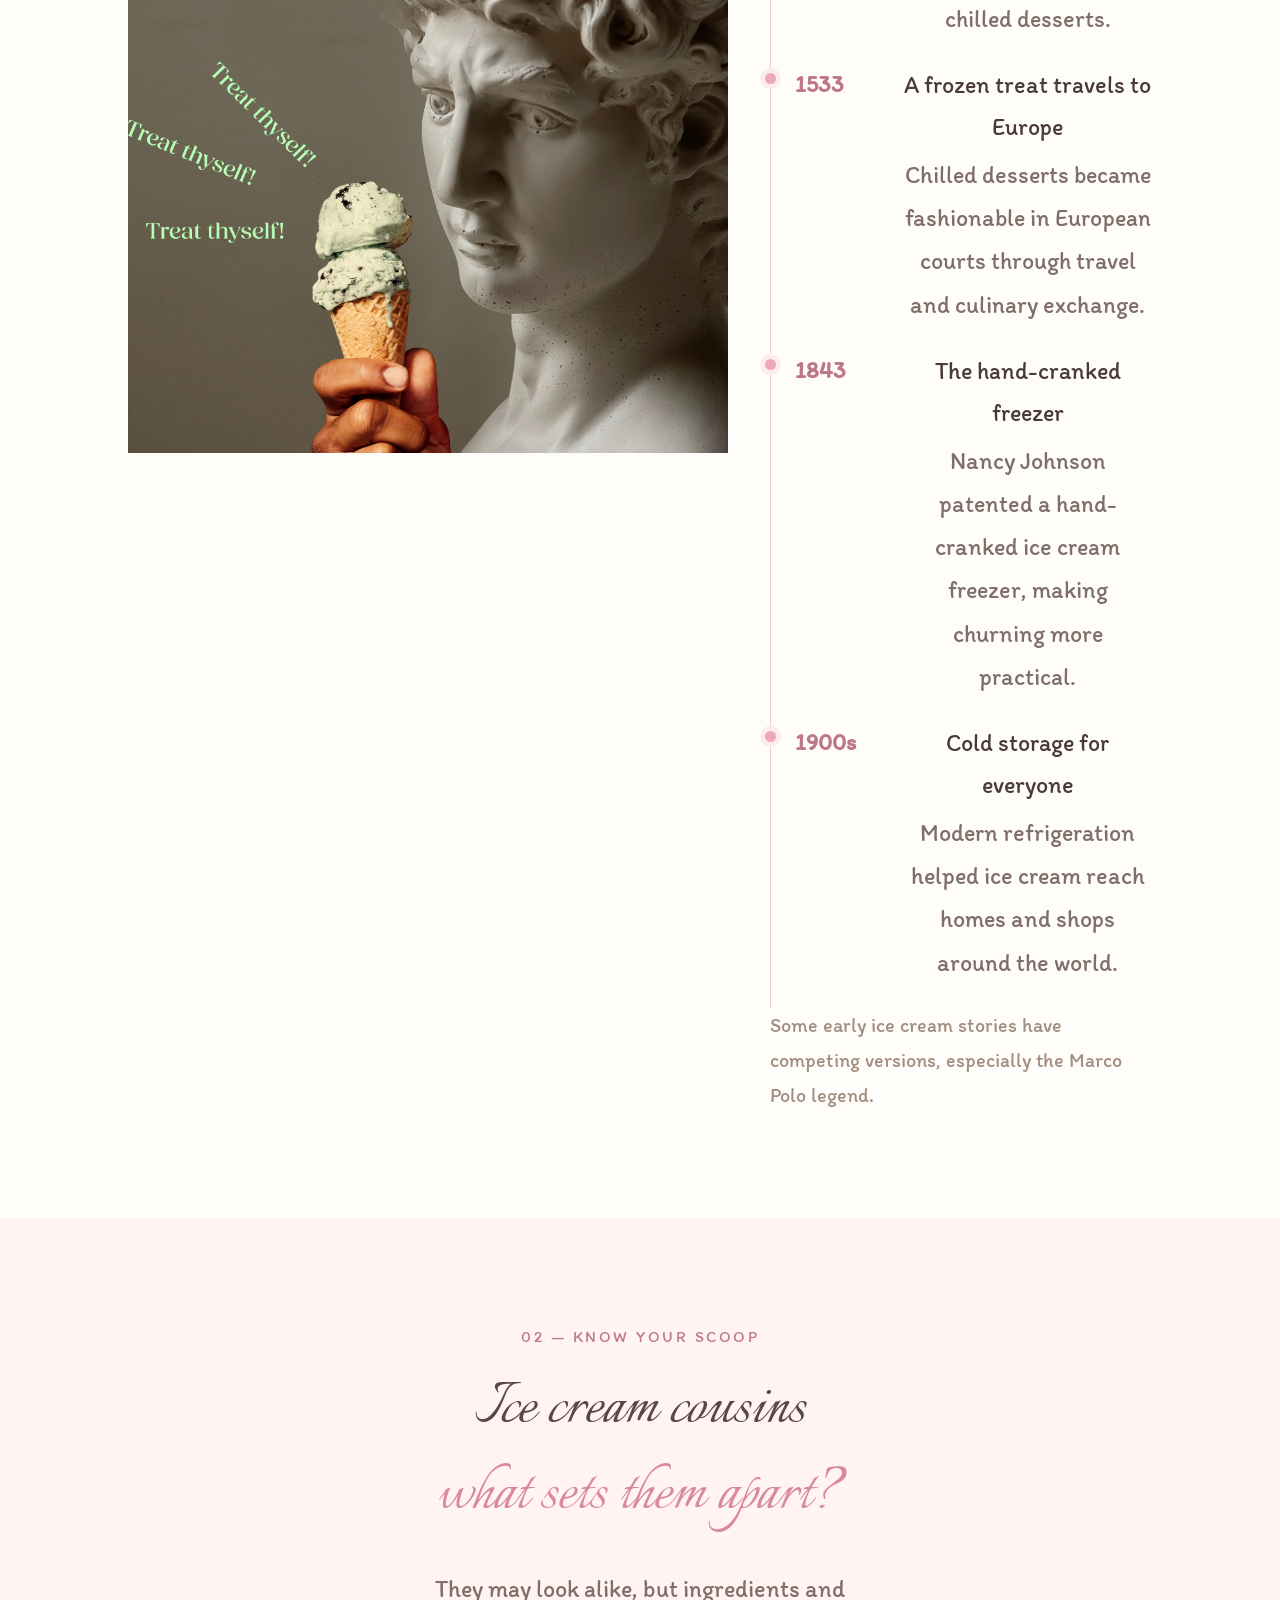
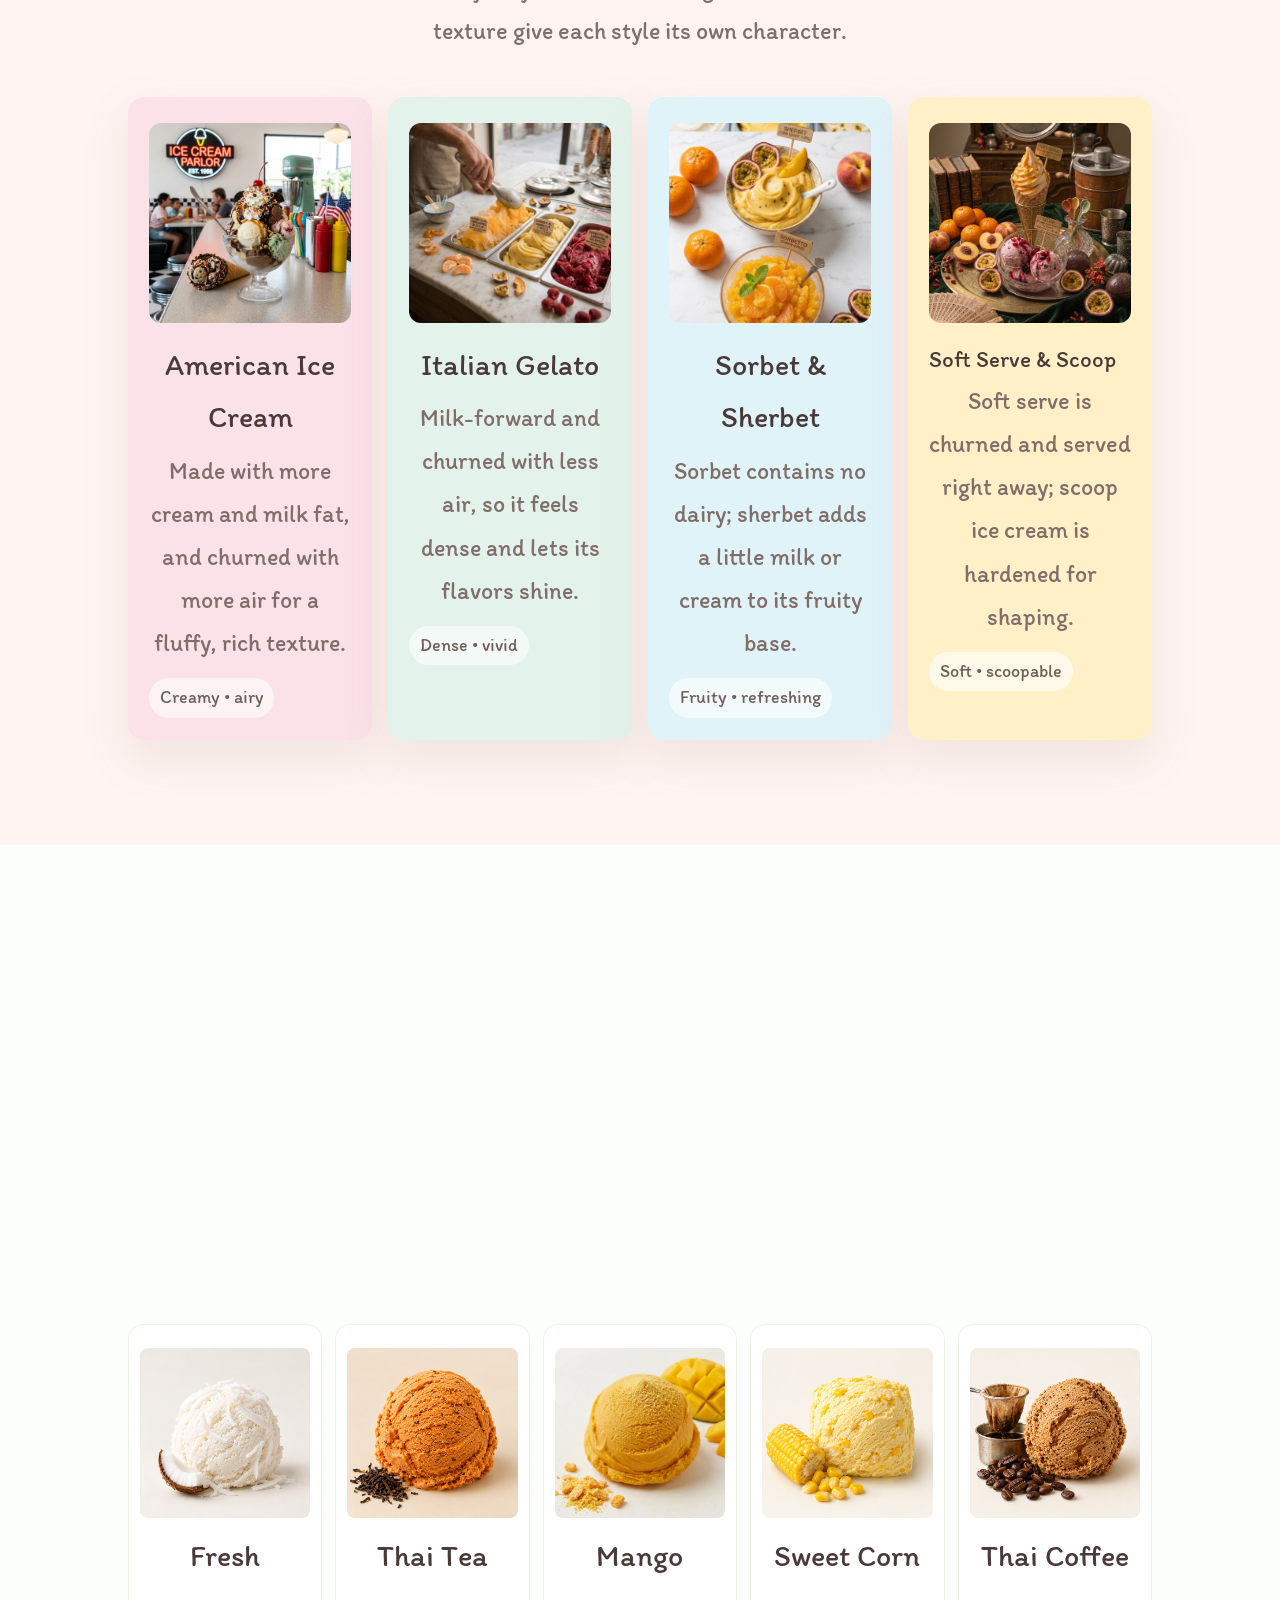
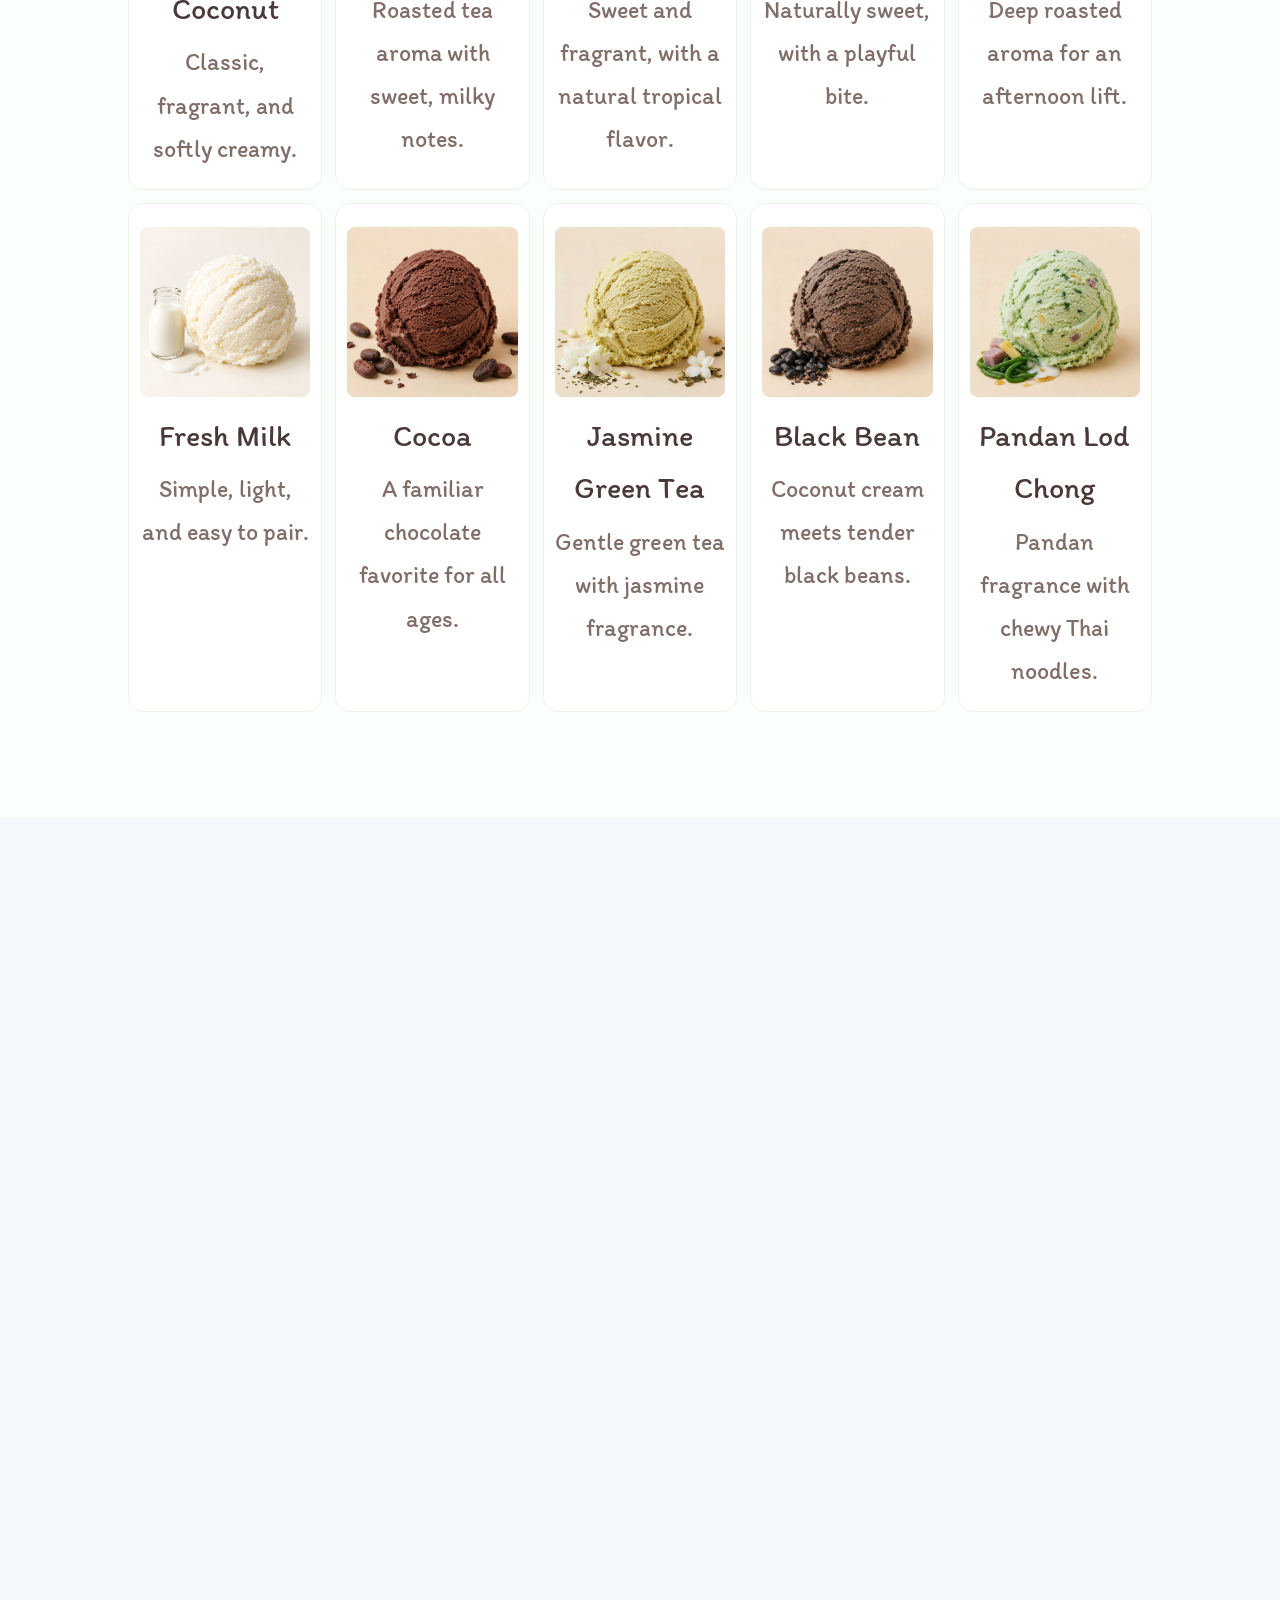
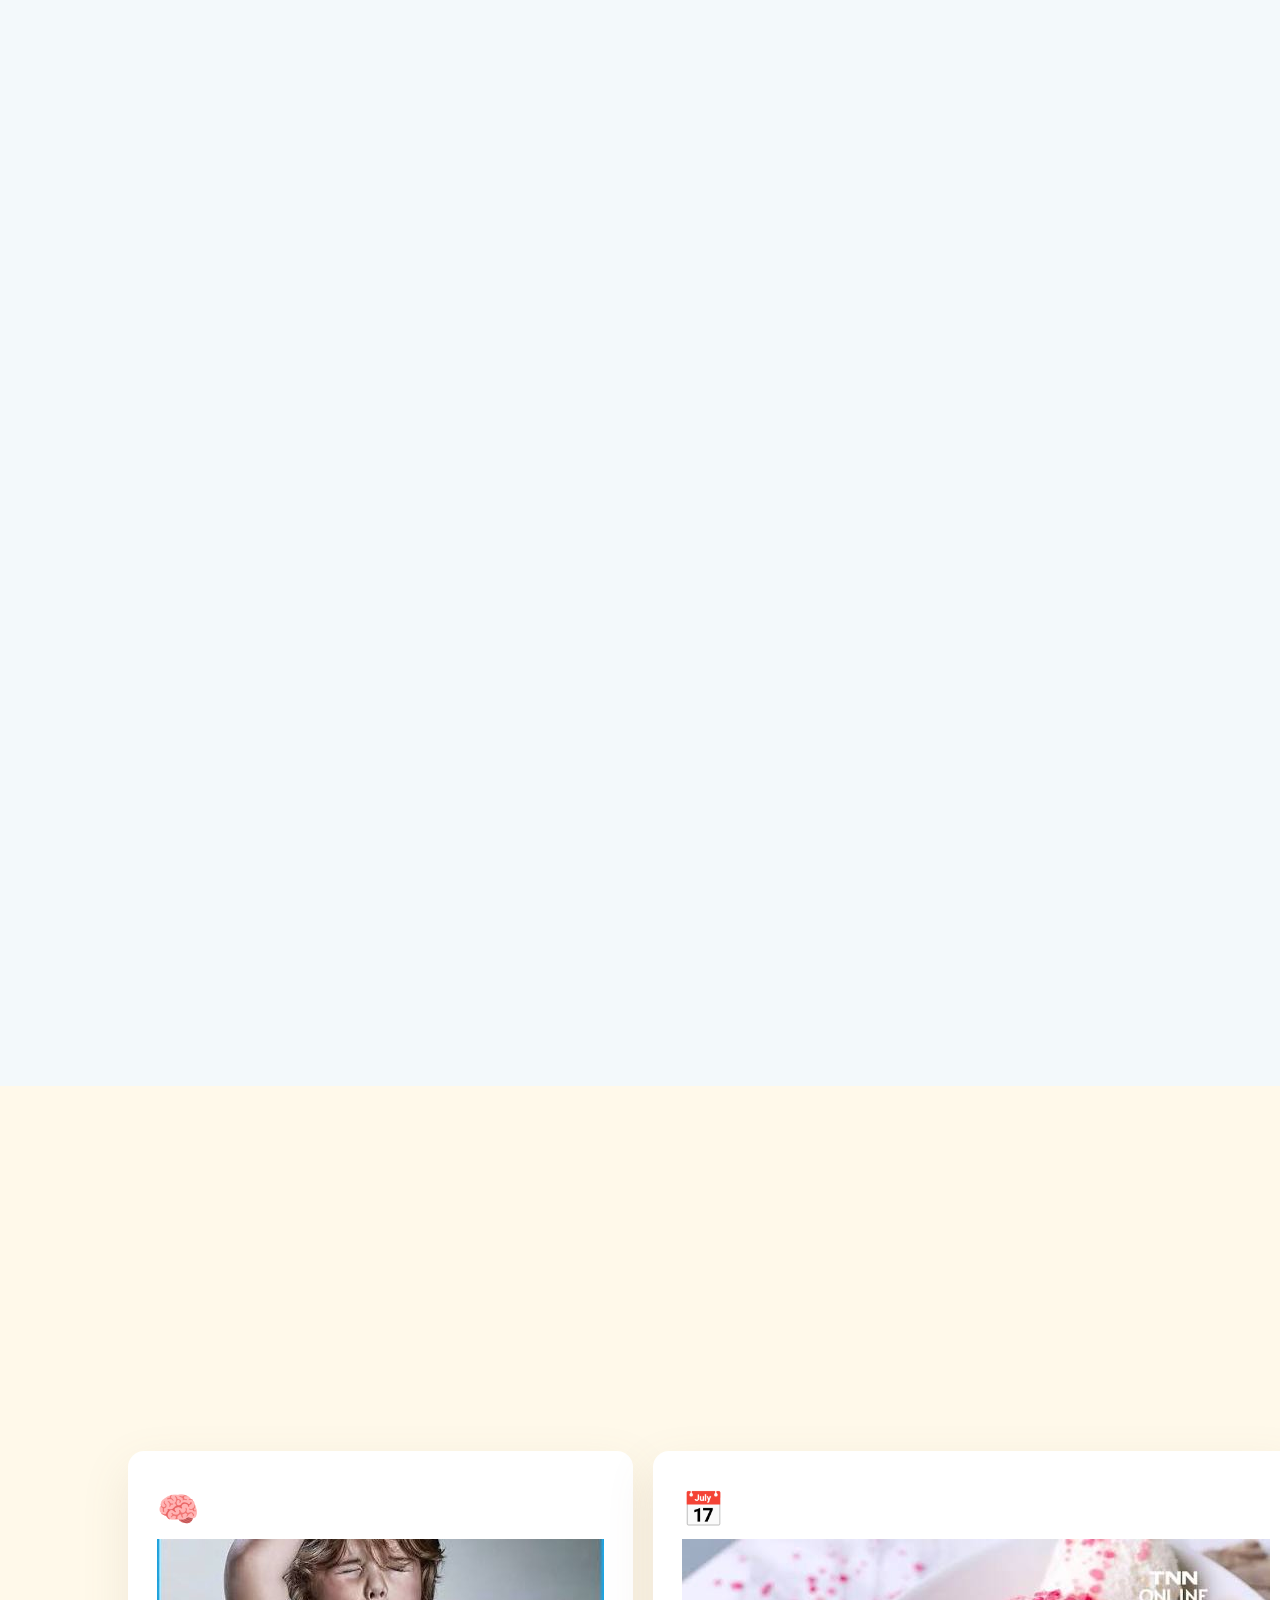
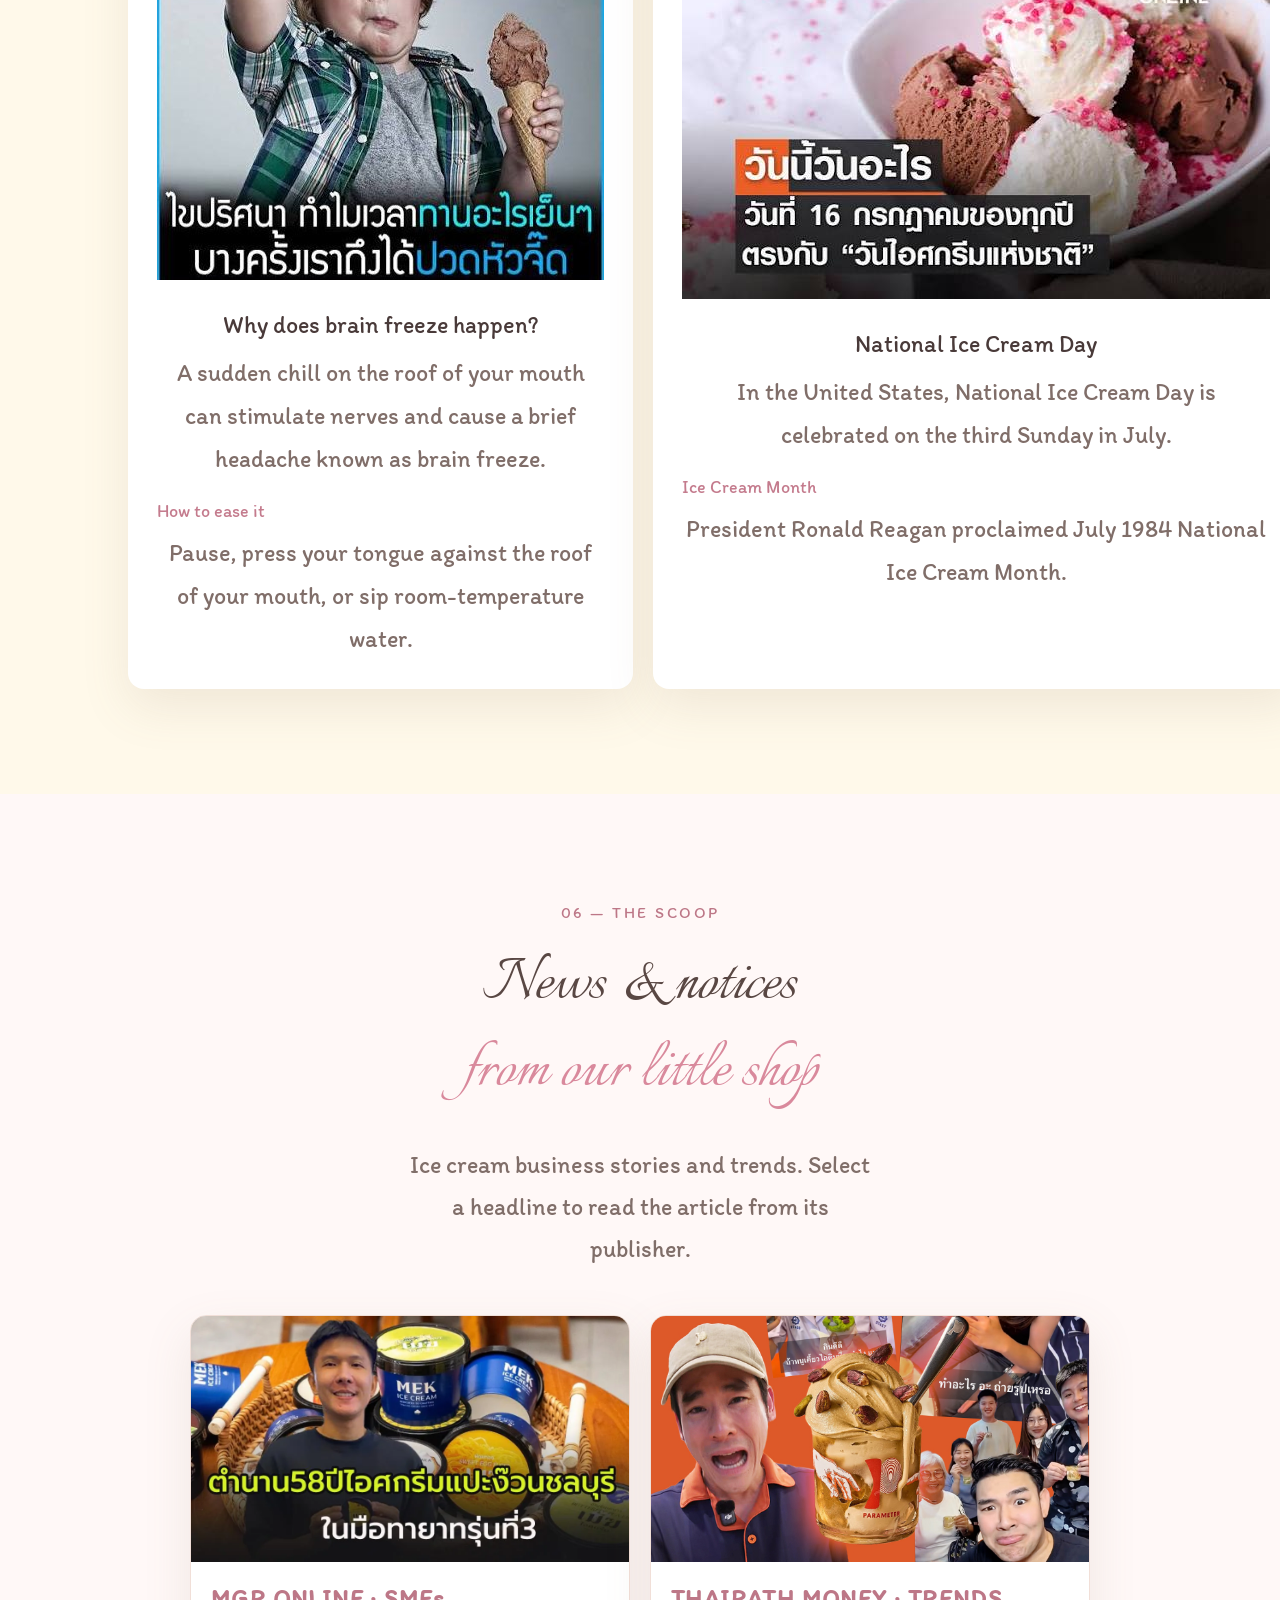
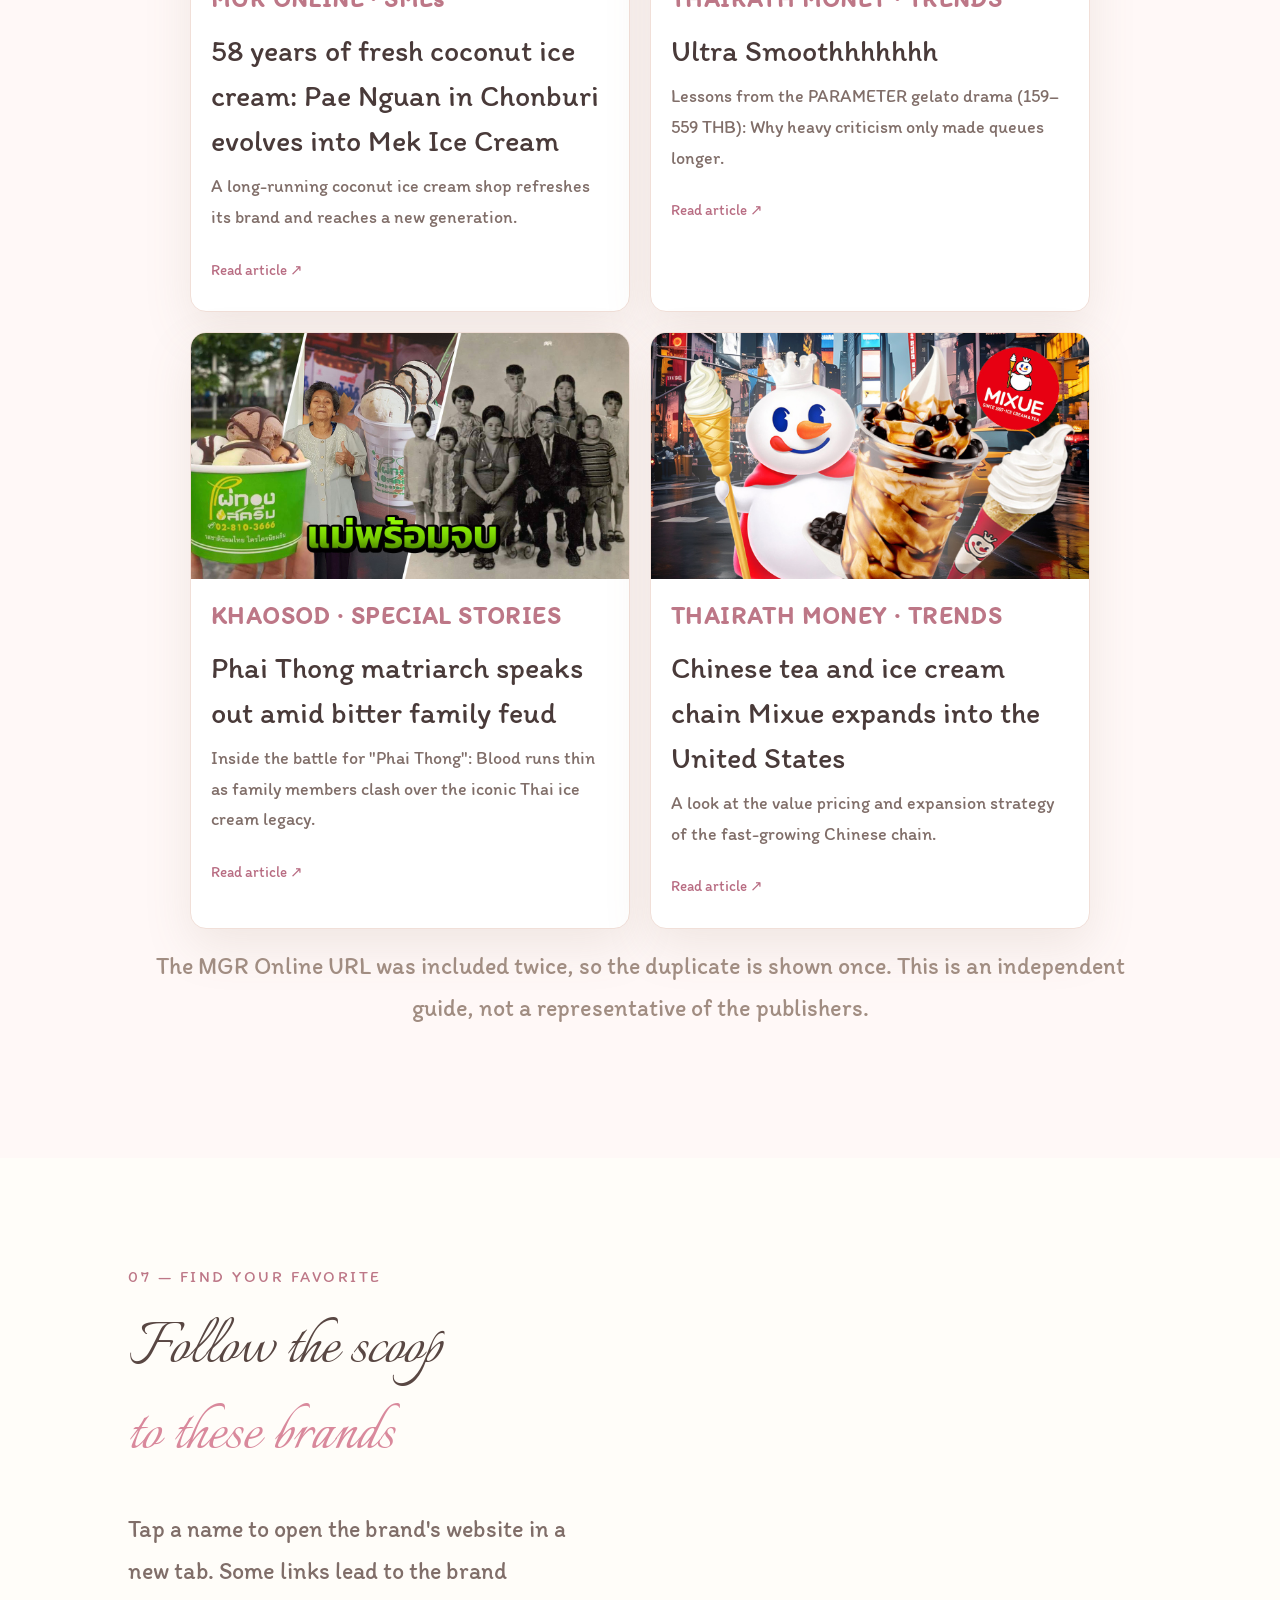
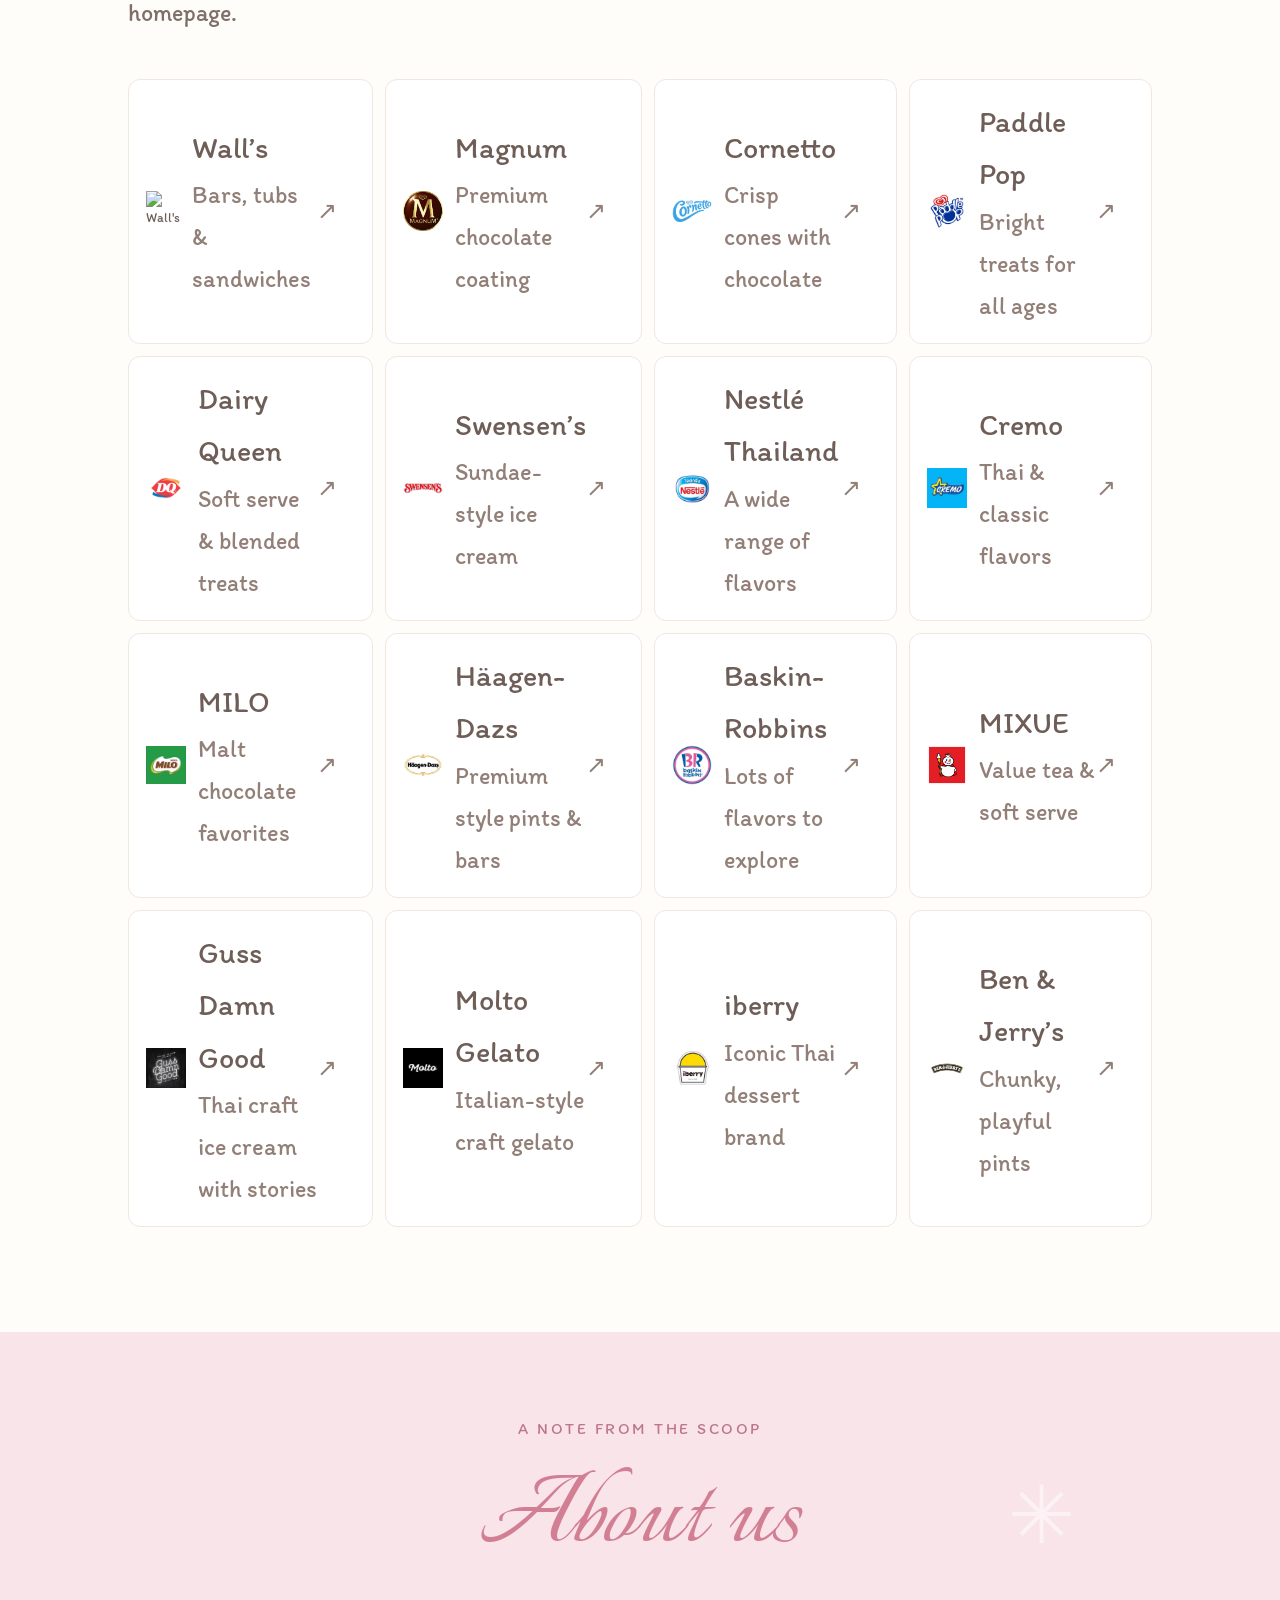
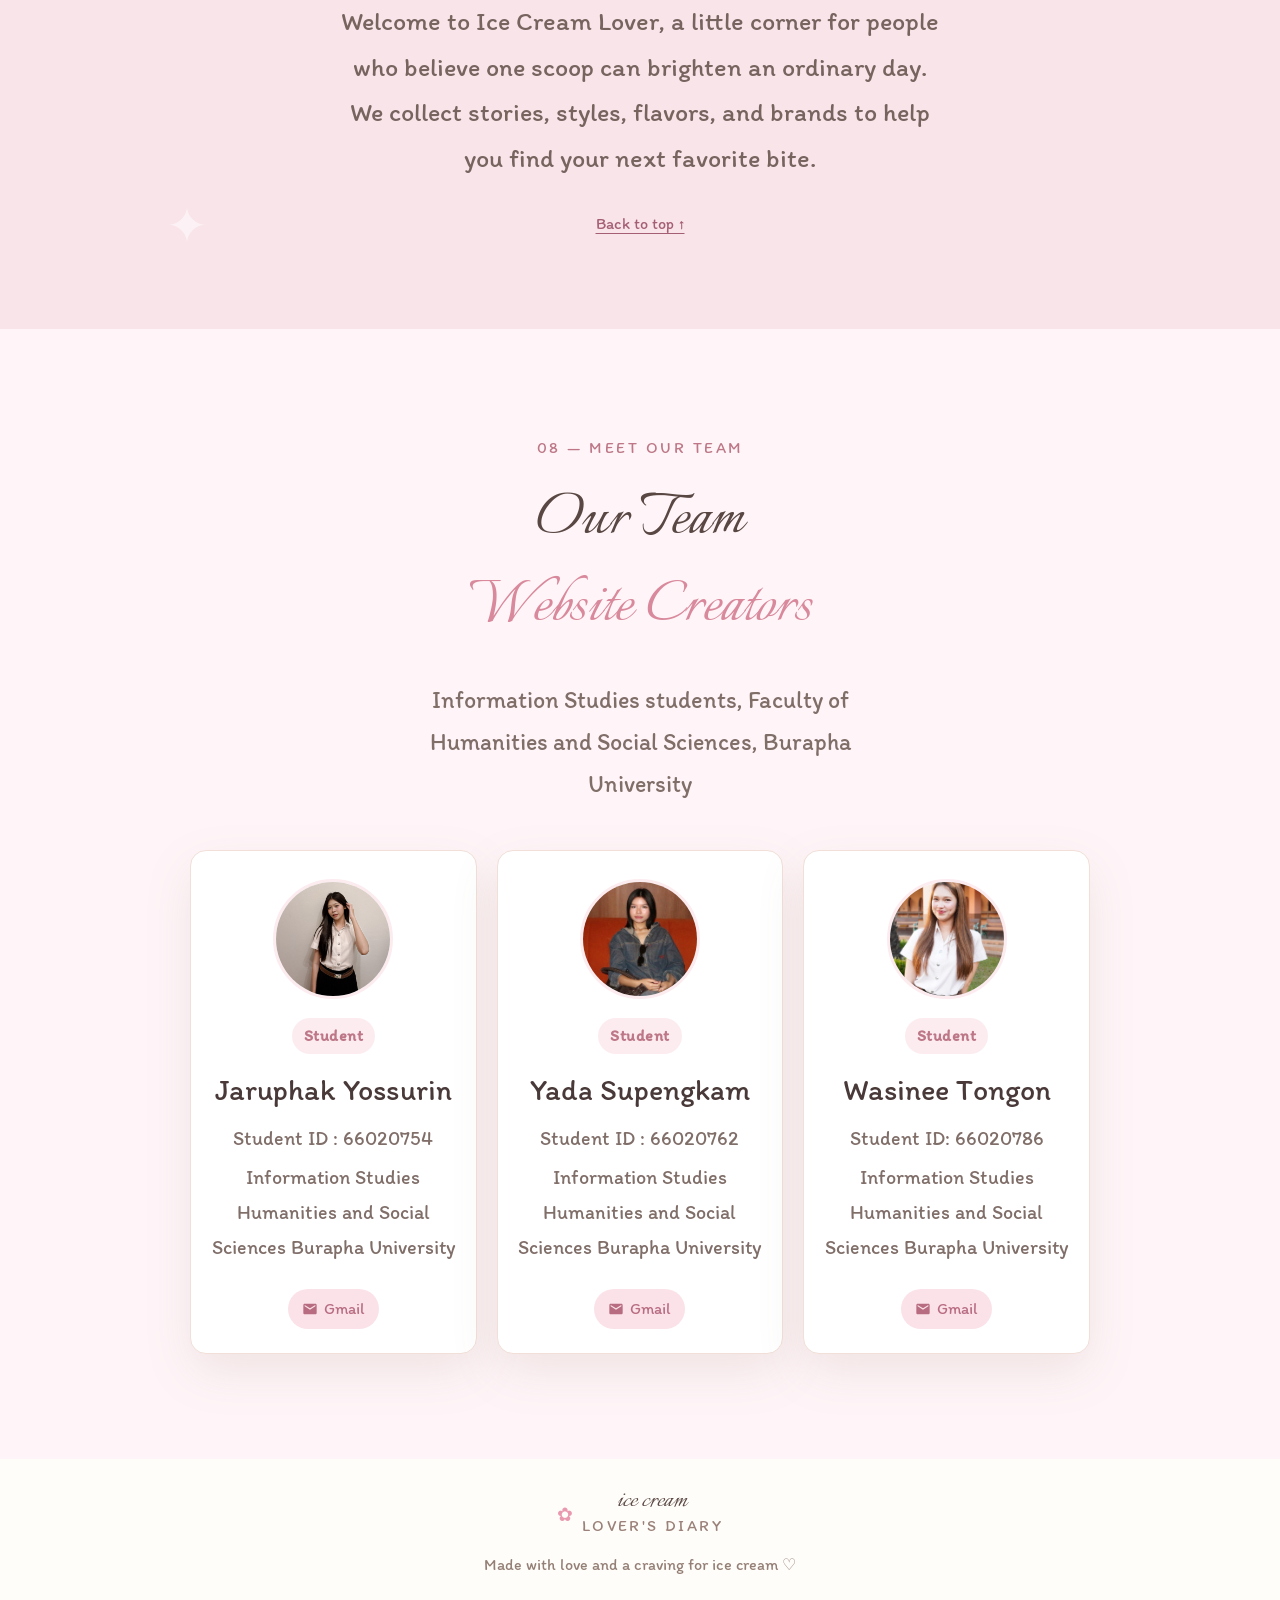
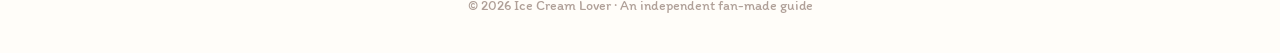
==== commit 65daafa7: "update website" ====
--- a/en.html
+++ b/en.html
@@ -93,22 +93,26 @@
                 <p>They may look alike, but ingredients and texture give each style its own character.</p>
             </div>
             <div class="compare-grid">
-                <article class="compare-card pink-card"><span class="compare-icon">🍦</span>
+                <article class="compare-card pink-card">
+                    <img src="st/American ice cream.JPG">
                     <h3>American Ice Cream</h3>
                     <p>Made with more cream and milk fat, and churned with more air for a fluffy, rich texture.</p><span
                         class="tag">Creamy • airy</span>
                 </article>
-                <article class="compare-card mint-card"><span class="compare-icon">🍨</span>
+                <article class="compare-card mint-card">
+                    <img src="st/Gelato.jpg">
                     <h3>Italian Gelato</h3>
                     <p>Milk-forward and churned with less air, so it feels dense and lets its flavors shine.</p><span
-                        class="tag">Dense • vivid</span>
-                </article>
-                <article class="compare-card blue-card"><span class="compare-icon">🍋</span>
+                        class="tag"><center>Dense • vivid</center></span>
+                </article>
+                <article class="compare-card blue-card">
+                    <img src="st/Sherbet.jpg">
                     <h3>Sorbet &amp; Sherbet</h3>
                     <p>Sorbet contains no dairy; sherbet adds a little milk or cream to its fruity base.</p><span
                         class="tag">Fruity • refreshing</span>
                 </article>
-                <article class="compare-card yellow-card"><span class="compare-icon">🍦</span>
+                <article class="compare-card yellow-card">
+                    <img src="st/Soft serve&Scoop.JPG"
                     <h3>Soft Serve &amp; Scoop</h3>
                     <p>Soft serve is churned and served right away; scoop ice cream is hardened for shaping.</p><span
                         class="tag">Soft • scoopable</span>
@@ -238,6 +242,7 @@
             </div>
             <div class="fact-grid">
                 <article class="fact-card"><span>🧠</span>
+                    <img src="st/Brain-freeze .JPG">
                     <h3>Why does brain freeze happen?</h3>
                     <p>A sudden chill on the roof of your mouth can stimulate nerves and cause a brief headache known as
                         brain freeze.</p>
@@ -245,6 +250,7 @@
                     <p>Pause, press your tongue against the roof of your mouth, or sip room-temperature water.</p>
                 </article>
                 <article class="fact-card"><span>📅</span>
+                    <img src="st/Icecream-day.JPG">
                     <h3>National Ice Cream Day</h3>
                     <p>In the United States, National Ice Cream Day is celebrated on the third Sunday in July.</p>
                     <h4>Ice Cream Month</h4>
--- a/styles.css
+++ b/styles.css
@@ -52,6 +52,7 @@
   font: 32px/0.78 var(--serif);
   color: #5b4843;
 }
+
 .brand small {
   display: block;
   text-align: center;
@@ -59,6 +60,7 @@
   letter-spacing: 2.4px;
   text-transform: uppercase;
   color: #9a8179;
+  animation: neon 1.5s ease-in-out infinite alternate;
 }
 .brand-mark {
   font: 36px var(--sans);
@@ -140,6 +142,7 @@
   font-weight: 500;
   box-shadow: 0 8px 20px #ce879833;
   transition: transform 0.2s;
+  
 }
 .button:hover {
   transform: translateY(-3px);
@@ -365,6 +368,7 @@
   margin: 0 0 5px;
   font-size: 24px;
   font-weight: 500;
+  text-align: center;
 }
 .timeline p,
 .compare-card p,
@@ -376,6 +380,7 @@
   color: var(--muted);
   font-size: 24px;
   line-height: 1.8;
+  text-align: center;
 }
 .history-note {
   grid-column: 2;
@@ -428,6 +433,7 @@
   background: #fff9;
   color: #705f58;
   font-size: 18px;
+  text-align: center;
 }
 .flavor-section {
   background: #fafffc;
@@ -475,6 +481,9 @@
   padding: 19px 17px;
   border-radius: 14px;
   box-shadow: 0 8px 20px #708e9810;
+  transition:
+    transform 0.3s ease,
+    box-shadow 0.3s ease;
 }
 .debate-grid h3 {
   font-size: 30px;
@@ -502,6 +511,9 @@
   padding: 29px;
   border-radius: 16px;
   box-shadow: var(--shadow);
+  transition:
+    transform 0.3s ease,
+    box-shadow 0.3s ease;
 }
 .fact-card > span {
   font-size: 34px;
@@ -1078,3 +1090,72 @@
     max-width: 340px;
   }
 }
+/* บังคับขนาดรูปภาพในการ์ดประเภทไอศกรีม (compare-grid) */
+.compare-grid img {
+  width: 100%; /* บังคับให้รูปกว้างพอดีกับกรอบการ์ด */
+  height: 200px; /* กำหนดความสูงแบบตายตัว เพื่อให้ทุกรูปสูงเท่ากัน (ปรับตัวเลขได้ตามต้องการ เช่น 180px หรือ 220px) */
+  object-fit: cover; /* จัดระเบียบภาพไม่ให้เบี้ยวและตัดส่วนที่เกินออก */
+  border-radius: 12px; /* ลบมุมรูปให้มนเข้ากับกรอบการ์ด */
+  margin-bottom: 16px; /* เว้นระยะห่างด้านล่างระหว่างรูปกับหัวข้อ */
+  display: block;
+}
+/* 1. สั่งให้การ์ดพร้อมจะขยับแบบสมูทๆ */
+.compare-card {
+  transition:
+    transform 0.3s ease,
+    box-shadow 0.3s ease !important;
+}
+
+/* 2. สั่งให้การ์ดเด้งลอยขึ้นเวลาเอาเมาส์ไปชี้ */
+.compare-card:hover {
+  transform: translateY(-10px) !important; /* ดันการ์ดให้ลอยขึ้น 10 พิกเซล */
+  box-shadow: 0 15px 30px rgba(0, 0, 0, 0.1) !important; /* เพิ่มเงาด้านล่างให้ดูมีมิติมากขึ้น */
+}
+.debate-grid article:hover {
+  transform: translateY(-10px) !important; /* ดันการ์ดให้ลอยขึ้น */
+  box-shadow: 0 15px 30px rgba(0, 0, 0, 0.1) !important; /* เพิ่มเงาให้ชัดขึ้น */
+}
+.fact-card:hover {
+  transform: translateY(-10px) !important; /* ดันการ์ดให้ลอยขึ้น */
+  box-shadow: 0 15px 30px rgba(0, 0, 0, 0.1) !important;
+}
+/* ชุดคำสั่งสร้างการเคลื่อนไหวแบบ Neon (เรืองแสง) */
+@keyframes neon {
+  0%,
+  100% {
+    text-shadow:
+      0 0 5px #fff,
+      0 0 10px #fff,
+      0 0 20px #e6a8b8,
+      0 0 40px #e6a8b8;
+  }
+  50% {
+    text-shadow:
+      0 0 2px #fff,
+      0 0 5px #e6a8b8,
+      0 0 10px #e6a8b8;
+  }
+}
+/* จัดการเอฟเฟกต์พิมพ์ดีดในปุ่ม */
+.type-text {
+  display: inline-block;
+  overflow: hidden;
+  white-space: nowrap;
+  border-right: 2px solid white;
+  width: 0;
+  animation: 
+    typing 2s steps(15, end) forwards,
+    blink-cursor .7s step-end infinite;
+}
+
+/* เพิ่มชุดคำสั่งพิมพ์ดีด (กางความกว้างจาก 0 ไปจนสุดข้อความ) */
+@keyframes typing {
+  from { width: 0; }
+  to { width: 120px; } /* ตัวเลขนี้กว้างพอดีกับคำว่า "เริ่มชิมเรื่องราว" */
+}
+
+/* เพิ่มจังหวะกะพริบเฉพาะสีขาว */
+@keyframes blink-cursor {
+  from, to { border-color: transparent; }
+  50% { border-color: white; }
+}
